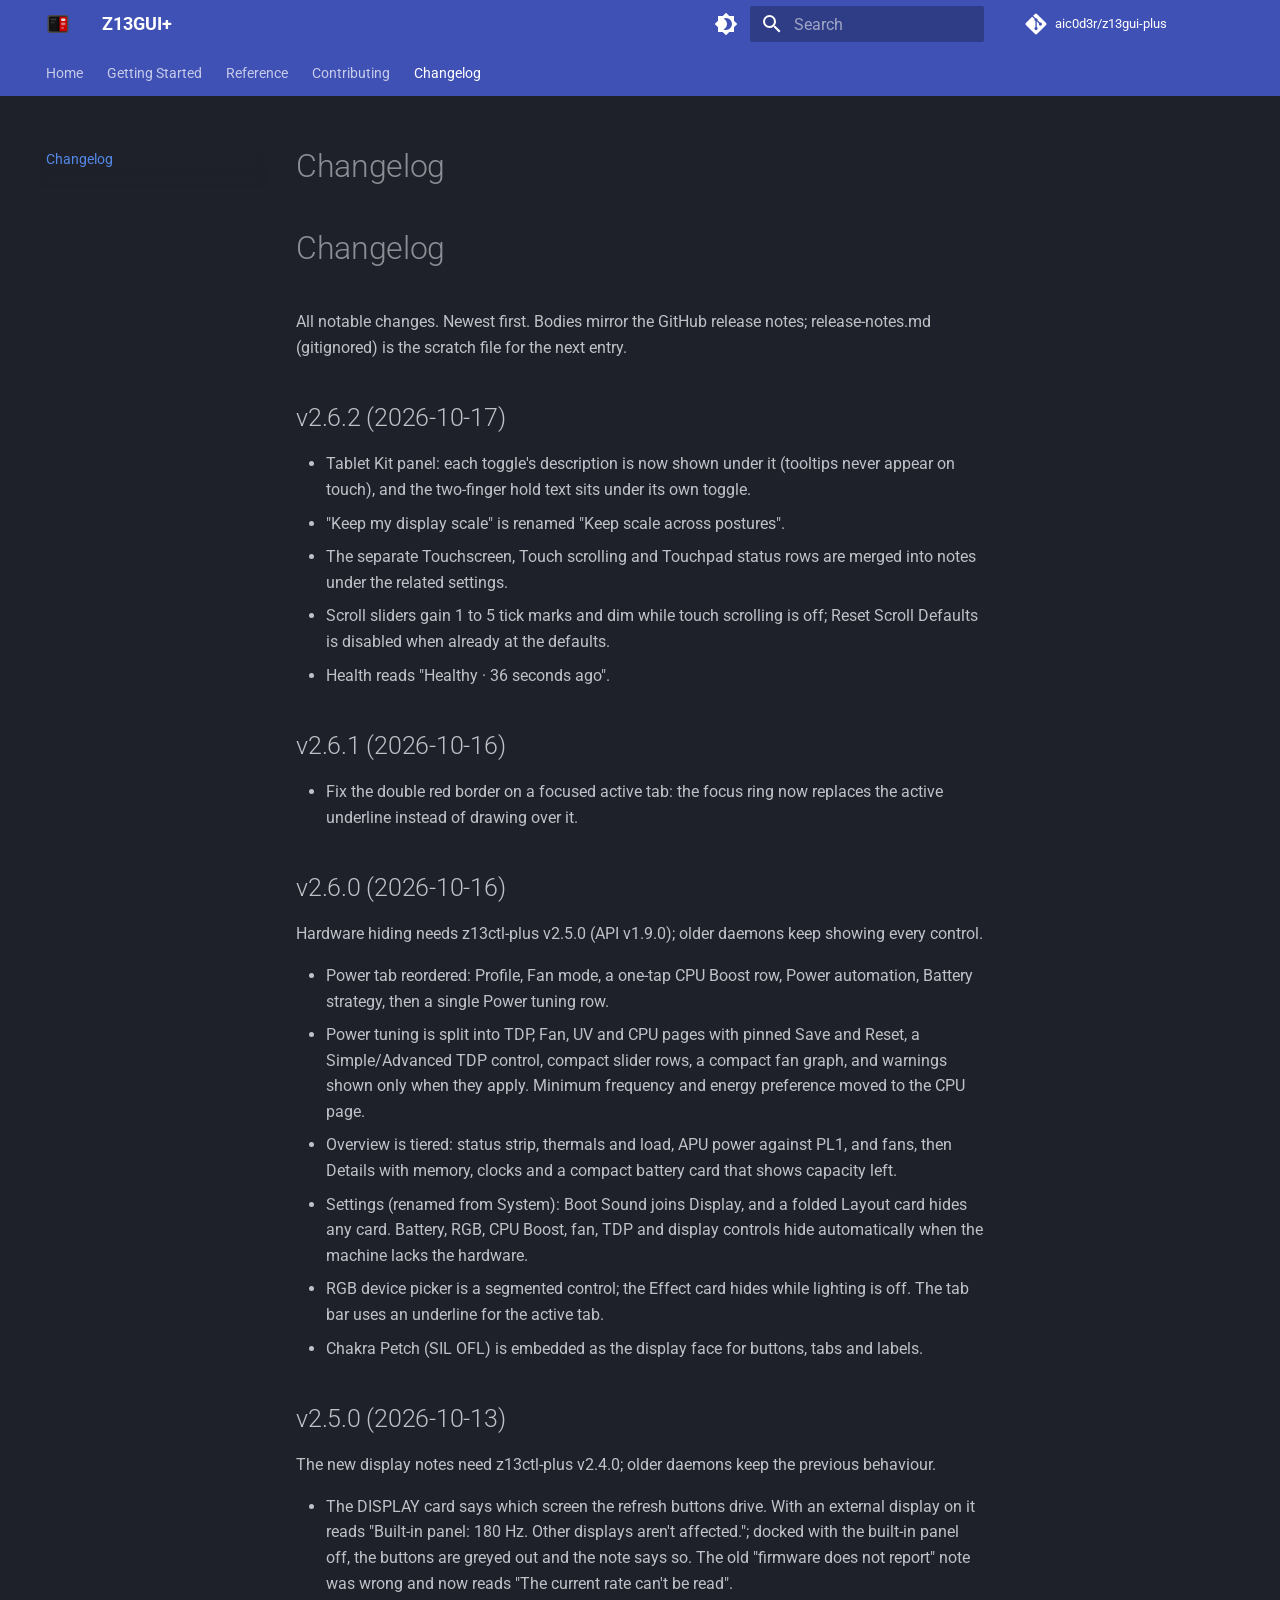
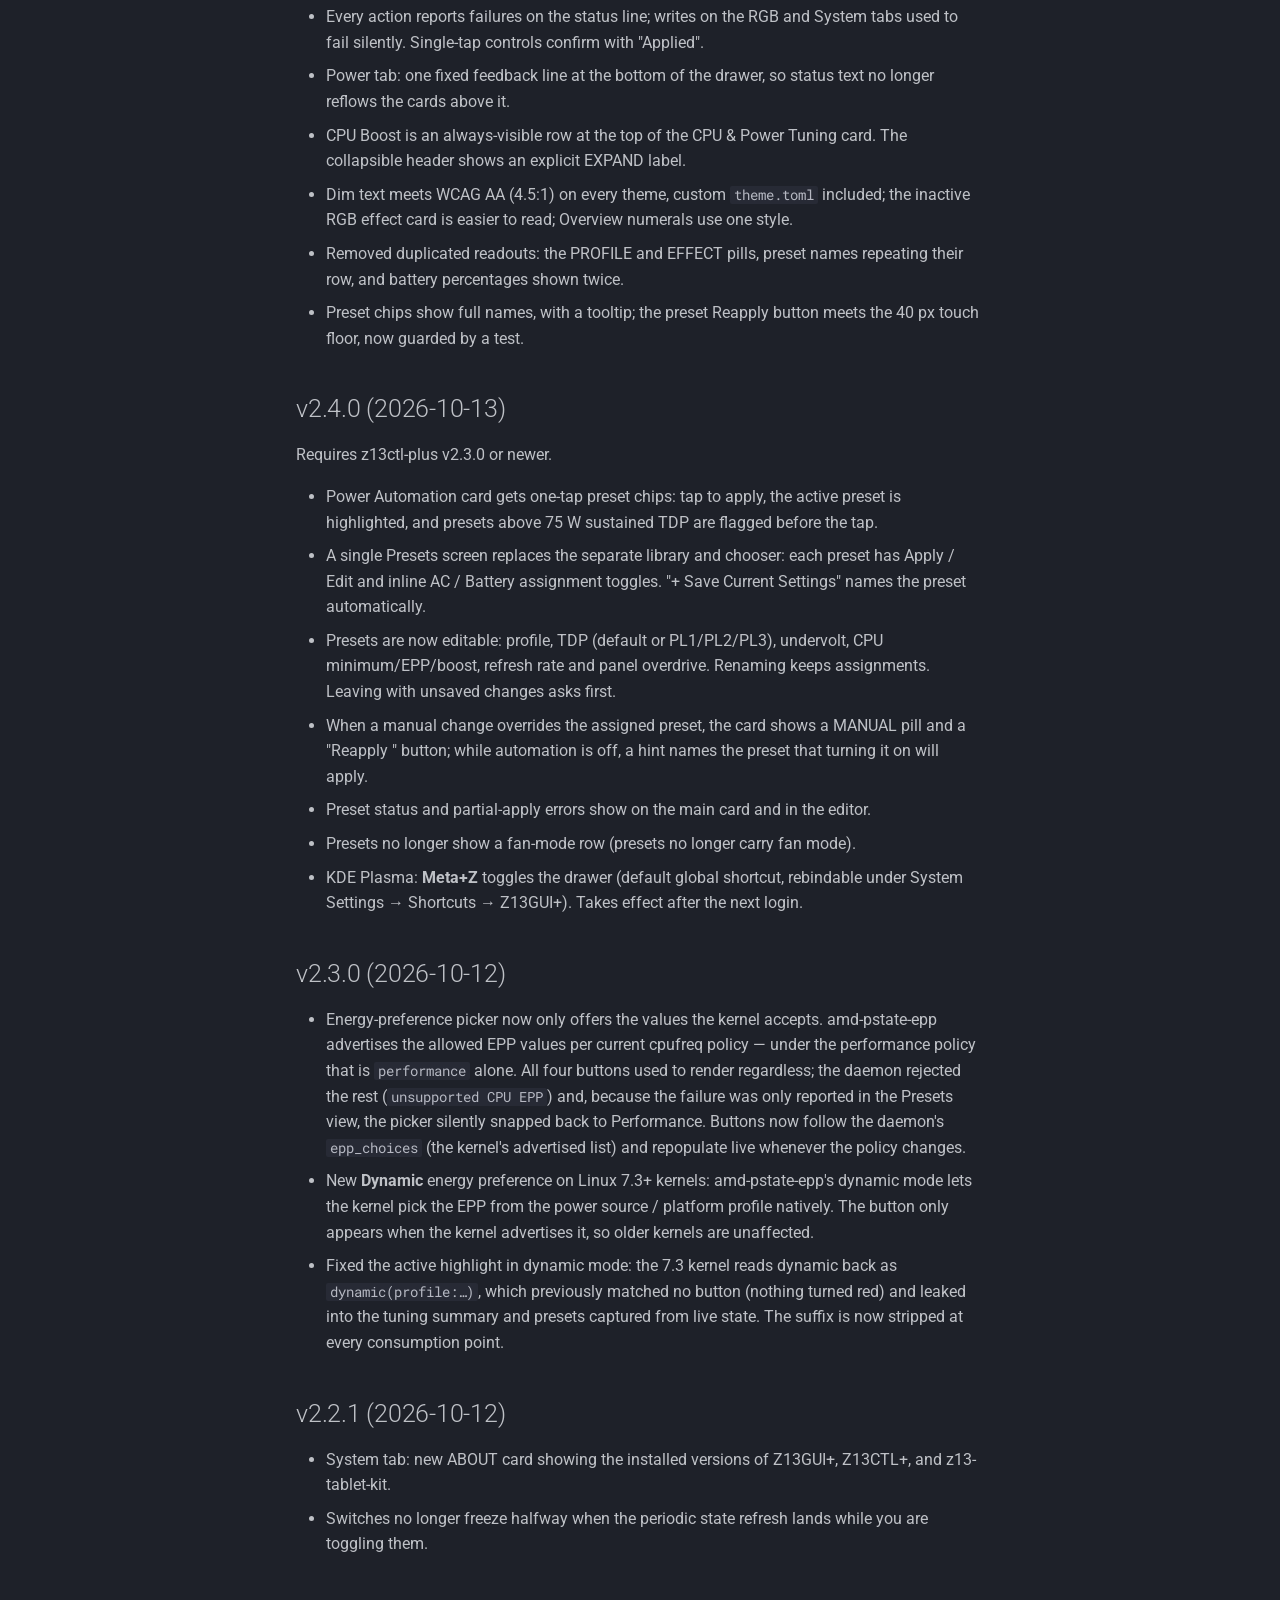
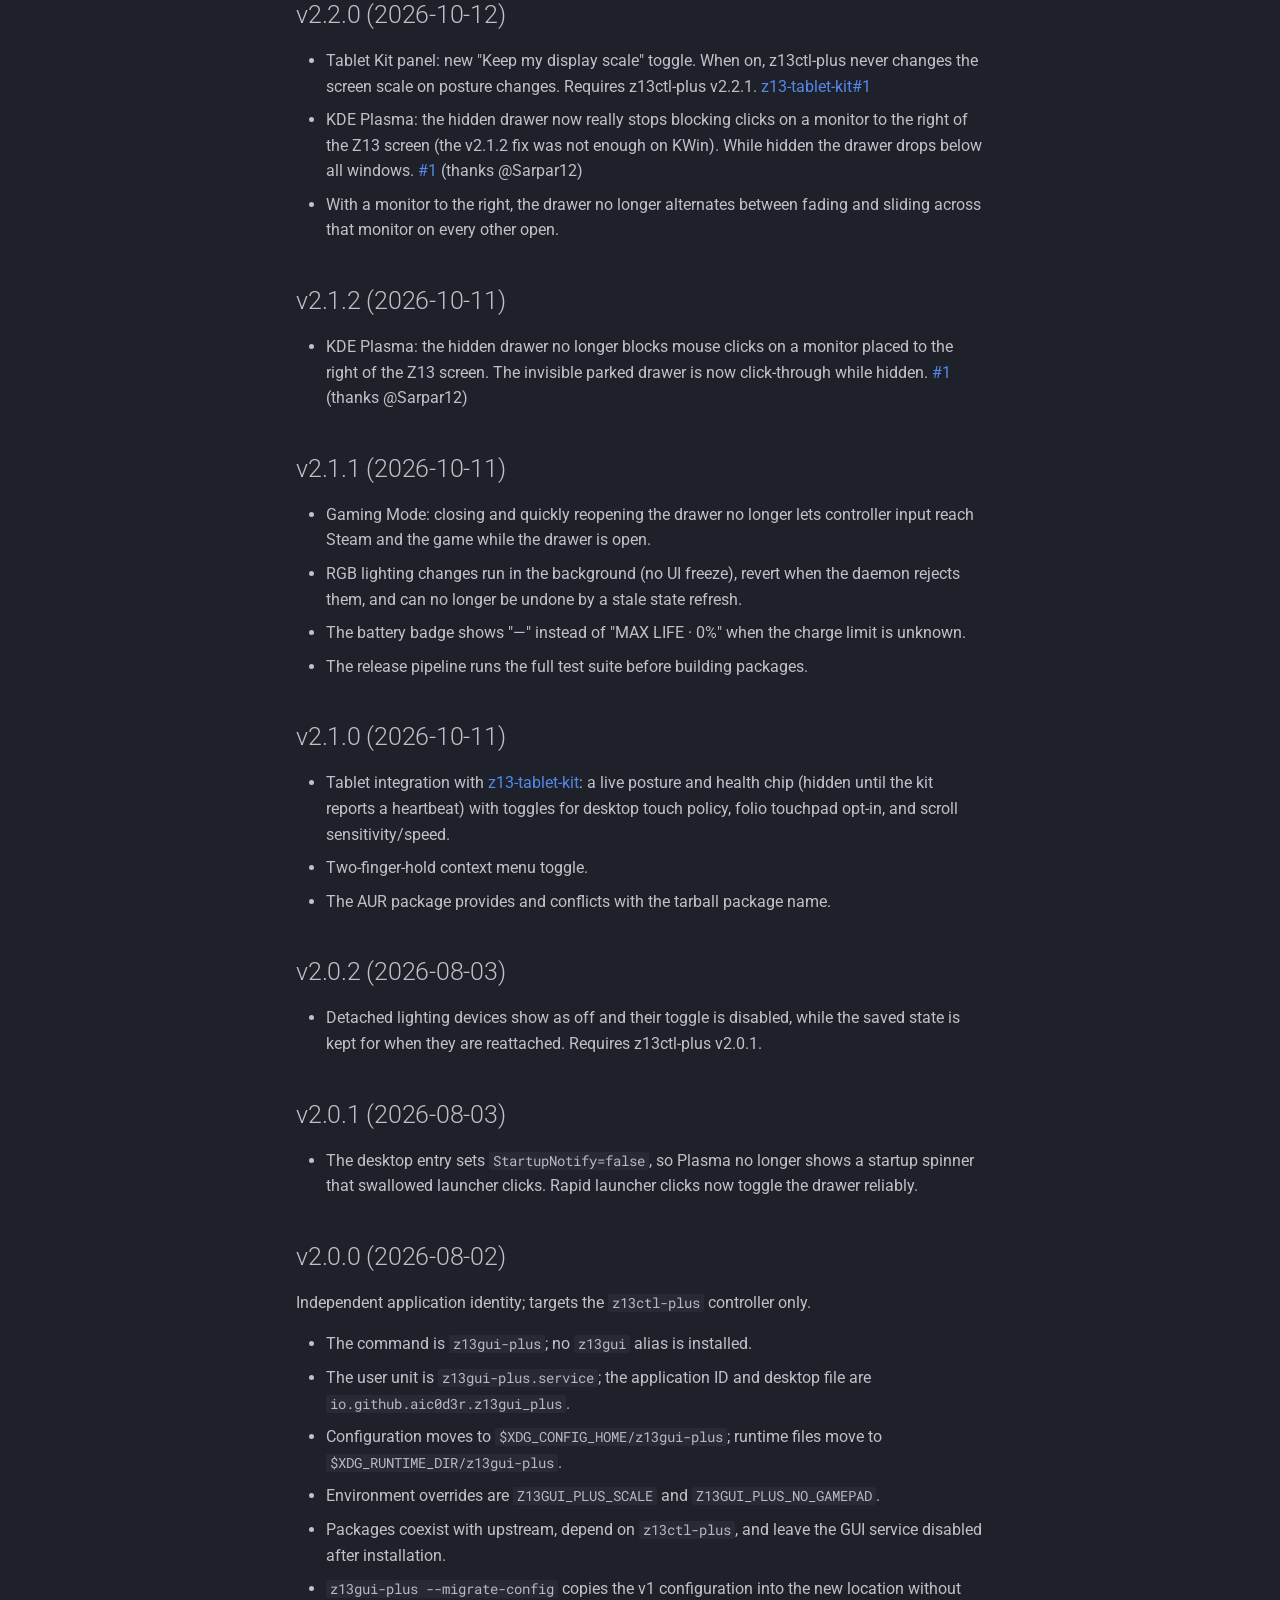
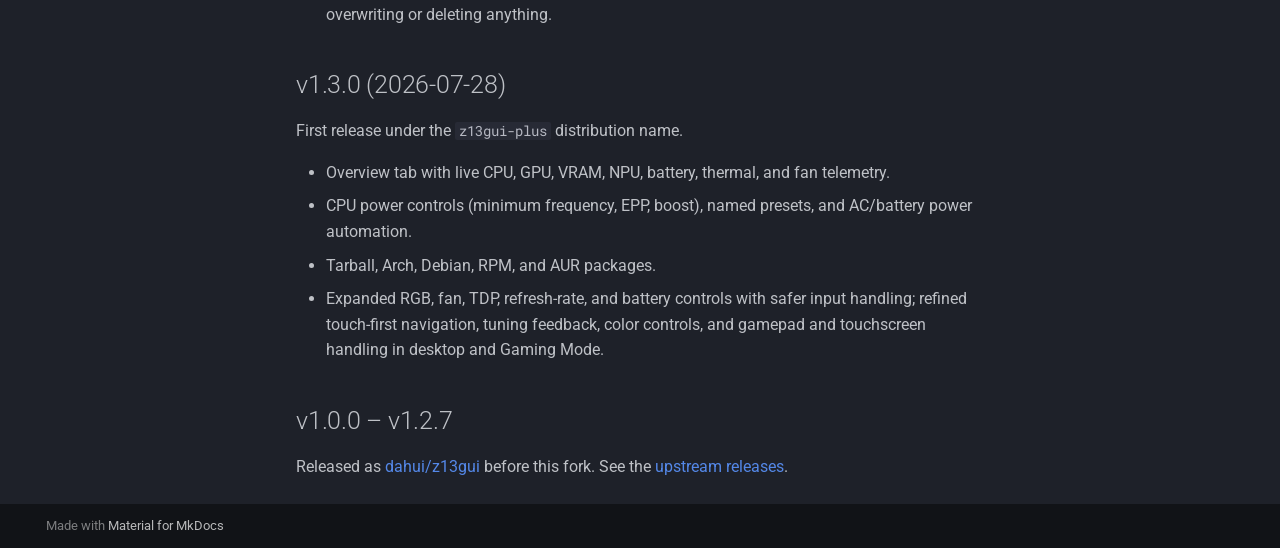
==== changelog/index.html @ 1cd156ae "Deployed 1027b13 with MkDocs version: 1.6.1" ====
<!doctype html>
<html lang="en" class="no-js">
  <head>
    
      <meta charset="utf-8">
      <meta name="viewport" content="width=device-width,initial-scale=1">
      
        <meta name="description" content="GUI control for the 2025 ASUS ROG Flow Z13 on Linux: power profiles, TDP and fan-curve tuning, CPU undervolt, RGB lighting, battery charge limit, refresh rate, and live telemetry in a GTK4 overlay — KDE Plasma, Wayland, and Steam Gaming Mode. Compatible fork of dahui/z13gui.">
      
      
        <meta name="author" content="aic0d3r">
      
      
        <link rel="canonical" href="https://aic0d3r.github.io/z13gui-plus/changelog/">
      
      
        <link rel="prev" href="../contributing/">
      
      
      
      <link rel="icon" href="../assets/icon.svg">
      <meta name="generator" content="mkdocs-1.6.1, mkdocs-material-9.6.3">
    
    
  
    
      
        <title>Changelog - Z13GUI+</title>
      
    
  

    
      <link rel="stylesheet" href="../assets/stylesheets/main.d7758b05.min.css">
      
        
        <link rel="stylesheet" href="../assets/stylesheets/palette.06af60db.min.css">
      
      


    
    
      
    
    
      
        
        
        <link rel="preconnect" href="https://fonts.gstatic.com" crossorigin>
        <link rel="stylesheet" href="https://fonts.googleapis.com/css?family=Roboto:300,300i,400,400i,700,700i%7CRoboto+Mono:400,400i,700,700i&display=fallback">
        <style>:root{--md-text-font:"Roboto";--md-code-font:"Roboto Mono"}</style>
      
    
    
    <script>__md_scope=new URL("..",location),__md_hash=e=>[...e].reduce(((e,_)=>(e<<5)-e+_.charCodeAt(0)),0),__md_get=(e,_=localStorage,t=__md_scope)=>JSON.parse(_.getItem(t.pathname+"."+e)),__md_set=(e,_,t=localStorage,a=__md_scope)=>{try{t.setItem(a.pathname+"."+e,JSON.stringify(_))}catch(e){}}</script>
    
      

    
    
    
  
  <meta property="og:image" content="https://aic0d3r.github.io/z13gui-plus/assets/og.png">
  <meta property="og:image:alt" content="Z13GUI+ logo: the control drawer slid in from the right edge of the Z13 display">
  <meta name="twitter:card" content="summary_large_image">

  </head>
  
  
    
    
      
    
    
    
    
    <body dir="ltr" data-md-color-scheme="slate" data-md-color-primary="indigo" data-md-color-accent="blue">
  
    
    <input class="md-toggle" data-md-toggle="drawer" type="checkbox" id="__drawer" autocomplete="off">
    <input class="md-toggle" data-md-toggle="search" type="checkbox" id="__search" autocomplete="off">
    <label class="md-overlay" for="__drawer"></label>
    <div data-md-component="skip">
      
        
        <a href="#changelog" class="md-skip">
          Skip to content
        </a>
      
    </div>
    <div data-md-component="announce">
      
    </div>
    
    
      

<header class="md-header" data-md-component="header">
  <nav class="md-header__inner md-grid" aria-label="Header">
    <a href=".." title="Z13GUI+" class="md-header__button md-logo" aria-label="Z13GUI+" data-md-component="logo">
      
  <img src="../assets/icon.svg" alt="logo">

    </a>
    <label class="md-header__button md-icon" for="__drawer">
      
      <svg xmlns="http://www.w3.org/2000/svg" viewBox="0 0 24 24"><path d="M3 6h18v2H3zm0 5h18v2H3zm0 5h18v2H3z"/></svg>
    </label>
    <div class="md-header__title" data-md-component="header-title">
      <div class="md-header__ellipsis">
        <div class="md-header__topic">
          <span class="md-ellipsis">
            Z13GUI+
          </span>
        </div>
        <div class="md-header__topic" data-md-component="header-topic">
          <span class="md-ellipsis">
            
              Changelog
            
          </span>
        </div>
      </div>
    </div>
    
      
        <form class="md-header__option" data-md-component="palette">
  
    
    
    
    <input class="md-option" data-md-color-media="" data-md-color-scheme="slate" data-md-color-primary="indigo" data-md-color-accent="blue"  aria-label="Switch to light mode"  type="radio" name="__palette" id="__palette_0">
    
      <label class="md-header__button md-icon" title="Switch to light mode" for="__palette_1" hidden>
        <svg xmlns="http://www.w3.org/2000/svg" viewBox="0 0 24 24"><path d="M12 18c-.89 0-1.74-.2-2.5-.55C11.56 16.5 13 14.42 13 12s-1.44-4.5-3.5-5.45C10.26 6.2 11.11 6 12 6a6 6 0 0 1 6 6 6 6 0 0 1-6 6m8-9.31V4h-4.69L12 .69 8.69 4H4v4.69L.69 12 4 15.31V20h4.69L12 23.31 15.31 20H20v-4.69L23.31 12z"/></svg>
      </label>
    
  
    
    
    
    <input class="md-option" data-md-color-media="" data-md-color-scheme="default" data-md-color-primary="indigo" data-md-color-accent="blue"  aria-label="Switch to dark mode"  type="radio" name="__palette" id="__palette_1">
    
      <label class="md-header__button md-icon" title="Switch to dark mode" for="__palette_0" hidden>
        <svg xmlns="http://www.w3.org/2000/svg" viewBox="0 0 24 24"><path d="M12 8a4 4 0 0 0-4 4 4 4 0 0 0 4 4 4 4 0 0 0 4-4 4 4 0 0 0-4-4m0 10a6 6 0 0 1-6-6 6 6 0 0 1 6-6 6 6 0 0 1 6 6 6 6 0 0 1-6 6m8-9.31V4h-4.69L12 .69 8.69 4H4v4.69L.69 12 4 15.31V20h4.69L12 23.31 15.31 20H20v-4.69L23.31 12z"/></svg>
      </label>
    
  
</form>
      
    
    
      <script>var palette=__md_get("__palette");if(palette&&palette.color){if("(prefers-color-scheme)"===palette.color.media){var media=matchMedia("(prefers-color-scheme: light)"),input=document.querySelector(media.matches?"[data-md-color-media='(prefers-color-scheme: light)']":"[data-md-color-media='(prefers-color-scheme: dark)']");palette.color.media=input.getAttribute("data-md-color-media"),palette.color.scheme=input.getAttribute("data-md-color-scheme"),palette.color.primary=input.getAttribute("data-md-color-primary"),palette.color.accent=input.getAttribute("data-md-color-accent")}for(var[key,value]of Object.entries(palette.color))document.body.setAttribute("data-md-color-"+key,value)}</script>
    
    
    
      <label class="md-header__button md-icon" for="__search">
        
        <svg xmlns="http://www.w3.org/2000/svg" viewBox="0 0 24 24"><path d="M9.5 3A6.5 6.5 0 0 1 16 9.5c0 1.61-.59 3.09-1.56 4.23l.27.27h.79l5 5-1.5 1.5-5-5v-.79l-.27-.27A6.52 6.52 0 0 1 9.5 16 6.5 6.5 0 0 1 3 9.5 6.5 6.5 0 0 1 9.5 3m0 2C7 5 5 7 5 9.5S7 14 9.5 14 14 12 14 9.5 12 5 9.5 5"/></svg>
      </label>
      <div class="md-search" data-md-component="search" role="dialog">
  <label class="md-search__overlay" for="__search"></label>
  <div class="md-search__inner" role="search">
    <form class="md-search__form" name="search">
      <input type="text" class="md-search__input" name="query" aria-label="Search" placeholder="Search" autocapitalize="off" autocorrect="off" autocomplete="off" spellcheck="false" data-md-component="search-query" required>
      <label class="md-search__icon md-icon" for="__search">
        
        <svg xmlns="http://www.w3.org/2000/svg" viewBox="0 0 24 24"><path d="M9.5 3A6.5 6.5 0 0 1 16 9.5c0 1.61-.59 3.09-1.56 4.23l.27.27h.79l5 5-1.5 1.5-5-5v-.79l-.27-.27A6.52 6.52 0 0 1 9.5 16 6.5 6.5 0 0 1 3 9.5 6.5 6.5 0 0 1 9.5 3m0 2C7 5 5 7 5 9.5S7 14 9.5 14 14 12 14 9.5 12 5 9.5 5"/></svg>
        
        <svg xmlns="http://www.w3.org/2000/svg" viewBox="0 0 24 24"><path d="M20 11v2H8l5.5 5.5-1.42 1.42L4.16 12l7.92-7.92L13.5 5.5 8 11z"/></svg>
      </label>
      <nav class="md-search__options" aria-label="Search">
        
        <button type="reset" class="md-search__icon md-icon" title="Clear" aria-label="Clear" tabindex="-1">
          
          <svg xmlns="http://www.w3.org/2000/svg" viewBox="0 0 24 24"><path d="M19 6.41 17.59 5 12 10.59 6.41 5 5 6.41 10.59 12 5 17.59 6.41 19 12 13.41 17.59 19 19 17.59 13.41 12z"/></svg>
        </button>
      </nav>
      
        <div class="md-search__suggest" data-md-component="search-suggest"></div>
      
    </form>
    <div class="md-search__output">
      <div class="md-search__scrollwrap" tabindex="0" data-md-scrollfix>
        <div class="md-search-result" data-md-component="search-result">
          <div class="md-search-result__meta">
            Initializing search
          </div>
          <ol class="md-search-result__list" role="presentation"></ol>
        </div>
      </div>
    </div>
  </div>
</div>
    
    
      <div class="md-header__source">
        <a href="https://github.com/aic0d3r/z13gui-plus" title="Go to repository" class="md-source" data-md-component="source">
  <div class="md-source__icon md-icon">
    
    <svg xmlns="http://www.w3.org/2000/svg" viewBox="0 0 448 512"><!--! Font Awesome Free 6.7.2 by @fontawesome - https://fontawesome.com License - https://fontawesome.com/license/free (Icons: CC BY 4.0, Fonts: SIL OFL 1.1, Code: MIT License) Copyright 2024 Fonticons, Inc.--><path d="M439.55 236.05 244 40.45a28.87 28.87 0 0 0-40.81 0l-40.66 40.63 51.52 51.52c27.06-9.14 52.68 16.77 43.39 43.68l49.66 49.66c34.23-11.8 61.18 31 35.47 56.69-26.49 26.49-70.21-2.87-56-37.34L240.22 199v121.85c25.3 12.54 22.26 41.85 9.08 55a34.34 34.34 0 0 1-48.55 0c-17.57-17.6-11.07-46.91 11.25-56v-123c-20.8-8.51-24.6-30.74-18.64-45L142.57 101 8.45 235.14a28.86 28.86 0 0 0 0 40.81l195.61 195.6a28.86 28.86 0 0 0 40.8 0l194.69-194.69a28.86 28.86 0 0 0 0-40.81"/></svg>
  </div>
  <div class="md-source__repository">
    aic0d3r/z13gui-plus
  </div>
</a>
      </div>
    
  </nav>
  
</header>
    
    <div class="md-container" data-md-component="container">
      
      
        
          
            
<nav class="md-tabs" aria-label="Tabs" data-md-component="tabs">
  <div class="md-grid">
    <ul class="md-tabs__list">
      
        
  
  
  
    <li class="md-tabs__item">
      <a href=".." class="md-tabs__link">
        
  
    
  
  Home

      </a>
    </li>
  

      
        
  
  
  
    
    
      <li class="md-tabs__item">
        <a href="../installation/" class="md-tabs__link">
          
  
  Getting Started

        </a>
      </li>
    
  

      
        
  
  
  
    
    
      <li class="md-tabs__item">
        <a href="../configuration/" class="md-tabs__link">
          
  
  Reference

        </a>
      </li>
    
  

      
        
  
  
  
    <li class="md-tabs__item">
      <a href="../contributing/" class="md-tabs__link">
        
  
    
  
  Contributing

      </a>
    </li>
  

      
        
  
  
    
  
  
    <li class="md-tabs__item md-tabs__item--active">
      <a href="./" class="md-tabs__link">
        
  
    
  
  Changelog

      </a>
    </li>
  

      
    </ul>
  </div>
</nav>
          
        
      
      <main class="md-main" data-md-component="main">
        <div class="md-main__inner md-grid">
          
            
              
              <div class="md-sidebar md-sidebar--primary" data-md-component="sidebar" data-md-type="navigation" >
                <div class="md-sidebar__scrollwrap">
                  <div class="md-sidebar__inner">
                    


  


<nav class="md-nav md-nav--primary md-nav--lifted" aria-label="Navigation" data-md-level="0">
  <label class="md-nav__title" for="__drawer">
    <a href=".." title="Z13GUI+" class="md-nav__button md-logo" aria-label="Z13GUI+" data-md-component="logo">
      
  <img src="../assets/icon.svg" alt="logo">

    </a>
    Z13GUI+
  </label>
  
    <div class="md-nav__source">
      <a href="https://github.com/aic0d3r/z13gui-plus" title="Go to repository" class="md-source" data-md-component="source">
  <div class="md-source__icon md-icon">
    
    <svg xmlns="http://www.w3.org/2000/svg" viewBox="0 0 448 512"><!--! Font Awesome Free 6.7.2 by @fontawesome - https://fontawesome.com License - https://fontawesome.com/license/free (Icons: CC BY 4.0, Fonts: SIL OFL 1.1, Code: MIT License) Copyright 2024 Fonticons, Inc.--><path d="M439.55 236.05 244 40.45a28.87 28.87 0 0 0-40.81 0l-40.66 40.63 51.52 51.52c27.06-9.14 52.68 16.77 43.39 43.68l49.66 49.66c34.23-11.8 61.18 31 35.47 56.69-26.49 26.49-70.21-2.87-56-37.34L240.22 199v121.85c25.3 12.54 22.26 41.85 9.08 55a34.34 34.34 0 0 1-48.55 0c-17.57-17.6-11.07-46.91 11.25-56v-123c-20.8-8.51-24.6-30.74-18.64-45L142.57 101 8.45 235.14a28.86 28.86 0 0 0 0 40.81l195.61 195.6a28.86 28.86 0 0 0 40.8 0l194.69-194.69a28.86 28.86 0 0 0 0-40.81"/></svg>
  </div>
  <div class="md-source__repository">
    aic0d3r/z13gui-plus
  </div>
</a>
    </div>
  
  <ul class="md-nav__list" data-md-scrollfix>
    
      
      
  
  
  
  
    <li class="md-nav__item">
      <a href=".." class="md-nav__link">
        
  
  <span class="md-ellipsis">
    Home
    
  </span>
  

      </a>
    </li>
  

    
      
      
  
  
  
  
    
    
    
      
      
        
      
    
    
    <li class="md-nav__item md-nav__item--nested">
      
        
        
        <input class="md-nav__toggle md-toggle " type="checkbox" id="__nav_2" >
        
          
          <label class="md-nav__link" for="__nav_2" id="__nav_2_label" tabindex="0">
            
  
  <span class="md-ellipsis">
    Getting Started
    
  </span>
  

            <span class="md-nav__icon md-icon"></span>
          </label>
        
        <nav class="md-nav" data-md-level="1" aria-labelledby="__nav_2_label" aria-expanded="false">
          <label class="md-nav__title" for="__nav_2">
            <span class="md-nav__icon md-icon"></span>
            Getting Started
          </label>
          <ul class="md-nav__list" data-md-scrollfix>
            
              
                
  
  
  
  
    <li class="md-nav__item">
      <a href="../installation/" class="md-nav__link">
        
  
  <span class="md-ellipsis">
    Installation
    
  </span>
  

      </a>
    </li>
  

              
            
              
                
  
  
  
  
    <li class="md-nav__item">
      <a href="../getting-started/" class="md-nav__link">
        
  
  <span class="md-ellipsis">
    Quick Start
    
  </span>
  

      </a>
    </li>
  

              
            
          </ul>
        </nav>
      
    </li>
  

    
      
      
  
  
  
  
    
    
    
      
      
        
      
    
    
    <li class="md-nav__item md-nav__item--nested">
      
        
        
        <input class="md-nav__toggle md-toggle " type="checkbox" id="__nav_3" >
        
          
          <label class="md-nav__link" for="__nav_3" id="__nav_3_label" tabindex="0">
            
  
  <span class="md-ellipsis">
    Reference
    
  </span>
  

            <span class="md-nav__icon md-icon"></span>
          </label>
        
        <nav class="md-nav" data-md-level="1" aria-labelledby="__nav_3_label" aria-expanded="false">
          <label class="md-nav__title" for="__nav_3">
            <span class="md-nav__icon md-icon"></span>
            Reference
          </label>
          <ul class="md-nav__list" data-md-scrollfix>
            
              
                
  
  
  
  
    <li class="md-nav__item">
      <a href="../configuration/" class="md-nav__link">
        
  
  <span class="md-ellipsis">
    Configuration
    
  </span>
  

      </a>
    </li>
  

              
            
              
                
  
  
  
  
    <li class="md-nav__item">
      <a href="../theming/" class="md-nav__link">
        
  
  <span class="md-ellipsis">
    Theming
    
  </span>
  

      </a>
    </li>
  

              
            
          </ul>
        </nav>
      
    </li>
  

    
      
      
  
  
  
  
    <li class="md-nav__item">
      <a href="../contributing/" class="md-nav__link">
        
  
  <span class="md-ellipsis">
    Contributing
    
  </span>
  

      </a>
    </li>
  

    
      
      
  
  
    
  
  
  
    <li class="md-nav__item md-nav__item--active">
      
      <input class="md-nav__toggle md-toggle" type="checkbox" id="__toc">
      
      
        
      
      
      <a href="./" class="md-nav__link md-nav__link--active">
        
  
  <span class="md-ellipsis">
    Changelog
    
  </span>
  

      </a>
      
    </li>
  

    
  </ul>
</nav>
                  </div>
                </div>
              </div>
            
            
              
              <div class="md-sidebar md-sidebar--secondary" data-md-component="sidebar" data-md-type="toc" >
                <div class="md-sidebar__scrollwrap">
                  <div class="md-sidebar__inner">
                    

<nav class="md-nav md-nav--secondary" aria-label="Table of contents">
  
  
  
    
  
  
</nav>
                  </div>
                </div>
              </div>
            
          
          
            <div class="md-content" data-md-component="content">
              <article class="md-content__inner md-typeset">
                
                  


  
  


<h1 id="changelog">Changelog</h1>
<h1 id="changelog_1">Changelog</h1>
<p>All notable changes. Newest first. Bodies mirror the GitHub release notes;
release-notes.md (gitignored) is the scratch file for the next entry.</p>
<h2 id="v262-2026-10-17">v2.6.2 (2026-10-17)</h2>
<ul>
<li>Tablet Kit panel: each toggle's description is now shown under it (tooltips
  never appear on touch), and the two-finger hold text sits under its own
  toggle.</li>
<li>"Keep my display scale" is renamed "Keep scale across postures".</li>
<li>The separate Touchscreen, Touch scrolling and Touchpad status rows are
  merged into notes under the related settings.</li>
<li>Scroll sliders gain 1 to 5 tick marks and dim while touch scrolling is off;
  Reset Scroll Defaults is disabled when already at the defaults.</li>
<li>Health reads "Healthy · 36 seconds ago".</li>
</ul>
<h2 id="v261-2026-10-16">v2.6.1 (2026-10-16)</h2>
<ul>
<li>Fix the double red border on a focused active tab: the focus ring now
  replaces the active underline instead of drawing over it.</li>
</ul>
<h2 id="v260-2026-10-16">v2.6.0 (2026-10-16)</h2>
<p>Hardware hiding needs z13ctl-plus v2.5.0 (API v1.9.0); older daemons keep
showing every control.</p>
<ul>
<li>Power tab reordered: Profile, Fan mode, a one-tap CPU Boost row, Power
  automation, Battery strategy, then a single Power tuning row.</li>
<li>Power tuning is split into TDP, Fan, UV and CPU pages with pinned Save and
  Reset, a Simple/Advanced TDP control, compact slider rows, a compact fan
  graph, and warnings shown only when they apply. Minimum frequency and
  energy preference moved to the CPU page.</li>
<li>Overview is tiered: status strip, thermals and load, APU power against
  PL1, and fans, then Details with memory, clocks and a compact battery card
  that shows capacity left.</li>
<li>Settings (renamed from System): Boot Sound joins Display, and a folded
  Layout card hides any card. Battery, RGB, CPU Boost, fan, TDP and display
  controls hide automatically when the machine lacks the hardware.</li>
<li>RGB device picker is a segmented control; the Effect card hides while
  lighting is off. The tab bar uses an underline for the active tab.</li>
<li>Chakra Petch (SIL OFL) is embedded as the display face for buttons, tabs and
  labels.</li>
</ul>
<h2 id="v250-2026-10-13">v2.5.0 (2026-10-13)</h2>
<p>The new display notes need z13ctl-plus v2.4.0; older daemons keep the
previous behaviour.</p>
<ul>
<li>The DISPLAY card says which screen the refresh buttons drive. With an
  external display on it reads "Built-in panel: 180 Hz. Other displays
  aren't affected."; docked with the built-in panel off, the buttons are
  greyed out and the note says so. The old "firmware does not report" note
  was wrong and now reads "The current rate can't be read".</li>
<li>Every action reports failures on the status line; writes on the RGB and
  System tabs used to fail silently. Single-tap controls confirm with
  "Applied".</li>
<li>Power tab: one fixed feedback line at the bottom of the drawer, so status
  text no longer reflows the cards above it.</li>
<li>CPU Boost is an always-visible row at the top of the CPU &amp; Power Tuning
  card. The collapsible header shows an explicit EXPAND label.</li>
<li>Dim text meets WCAG AA (4.5:1) on every theme, custom <code>theme.toml</code>
  included; the inactive RGB effect card is easier to read; Overview
  numerals use one style.</li>
<li>Removed duplicated readouts: the PROFILE and EFFECT pills, preset names
  repeating their row, and battery percentages shown twice.</li>
<li>Preset chips show full names, with a tooltip; the preset Reapply button
  meets the 40 px touch floor, now guarded by a test.</li>
</ul>
<h2 id="v240-2026-10-13">v2.4.0 (2026-10-13)</h2>
<p>Requires z13ctl-plus v2.3.0 or newer.</p>
<ul>
<li>Power Automation card gets one-tap preset chips: tap to apply, the active
  preset is highlighted, and presets above 75 W sustained TDP are flagged
  before the tap.</li>
<li>A single Presets screen replaces the separate library and chooser: each
  preset has Apply / Edit and inline AC / Battery assignment toggles.
  "+ Save Current Settings" names the preset automatically.</li>
<li>Presets are now editable: profile, TDP (default or PL1/PL2/PL3),
  undervolt, CPU minimum/EPP/boost, refresh rate and panel overdrive.
  Renaming keeps assignments. Leaving with unsaved changes asks first.</li>
<li>When a manual change overrides the assigned preset, the card shows a
  MANUAL pill and a "Reapply <preset>" button; while automation is off, a
  hint names the preset that turning it on will apply.</li>
<li>Preset status and partial-apply errors show on the main card and in the
  editor.</li>
<li>Presets no longer show a fan-mode row (presets no longer carry fan mode).</li>
<li>KDE Plasma: <strong>Meta+Z</strong> toggles the drawer (default global shortcut,
  rebindable under System Settings → Shortcuts → Z13GUI+). Takes effect
  after the next login.</li>
</ul>
<h2 id="v230-2026-10-12">v2.3.0 (2026-10-12)</h2>
<ul>
<li>Energy-preference picker now only offers the values the kernel accepts.
  amd-pstate-epp advertises the allowed EPP values per current cpufreq
  policy — under the performance policy that is <code>performance</code> alone. All
  four buttons used to render regardless; the daemon rejected the rest
  (<code>unsupported CPU EPP</code>) and, because the failure was only reported in the
  Presets view, the picker silently snapped back to Performance. Buttons now
  follow the daemon's <code>epp_choices</code> (the kernel's advertised list) and
  repopulate live whenever the policy changes.</li>
<li>New <strong>Dynamic</strong> energy preference on Linux 7.3+ kernels: amd-pstate-epp's
  dynamic mode lets the kernel pick the EPP from the power source / platform
  profile natively. The button only appears when the kernel advertises it,
  so older kernels are unaffected.</li>
<li>Fixed the active highlight in dynamic mode: the 7.3 kernel reads dynamic
  back as <code>dynamic(profile:…)</code>, which previously matched no button (nothing
  turned red) and leaked into the tuning summary and presets captured from
  live state. The suffix is now stripped at every consumption point.</li>
</ul>
<h2 id="v221-2026-10-12">v2.2.1 (2026-10-12)</h2>
<ul>
<li>System tab: new ABOUT card showing the installed versions of Z13GUI+,
  Z13CTL+, and z13-tablet-kit.</li>
<li>Switches no longer freeze halfway when the periodic state refresh lands
  while you are toggling them.</li>
</ul>
<h2 id="v220-2026-10-12">v2.2.0 (2026-10-12)</h2>
<ul>
<li>Tablet Kit panel: new "Keep my display scale" toggle. When on, z13ctl-plus
  never changes the screen scale on posture changes. Requires z13ctl-plus
  v2.2.1. <a href="https://github.com/aic0d3r/z13-tablet-kit/issues/1">z13-tablet-kit#1</a></li>
<li>KDE Plasma: the hidden drawer now really stops blocking clicks on a monitor to
  the right of the Z13 screen (the v2.1.2 fix was not enough on KWin). While hidden
  the drawer drops below all windows.
  <a href="https://github.com/aic0d3r/z13gui-plus/issues/1">#1</a> (thanks @Sarpar12)</li>
<li>With a monitor to the right, the drawer no longer alternates between fading and
  sliding across that monitor on every other open.</li>
</ul>
<h2 id="v212-2026-10-11">v2.1.2 (2026-10-11)</h2>
<ul>
<li>KDE Plasma: the hidden drawer no longer blocks mouse clicks on a monitor placed
  to the right of the Z13 screen. The invisible parked drawer is now click-through
  while hidden.
  <a href="https://github.com/aic0d3r/z13gui-plus/issues/1">#1</a> (thanks @Sarpar12)</li>
</ul>
<h2 id="v211-2026-10-11">v2.1.1 (2026-10-11)</h2>
<ul>
<li>Gaming Mode: closing and quickly reopening the drawer no longer lets controller
  input reach Steam and the game while the drawer is open.</li>
<li>RGB lighting changes run in the background (no UI freeze), revert when the daemon
  rejects them, and can no longer be undone by a stale state refresh.</li>
<li>The battery badge shows "—" instead of "MAX LIFE · 0%" when the charge limit is
  unknown.</li>
<li>The release pipeline runs the full test suite before building packages.</li>
</ul>
<h2 id="v210-2026-10-11">v2.1.0 (2026-10-11)</h2>
<ul>
<li>Tablet integration with
  <a href="https://github.com/aic0d3r/z13-tablet-kit">z13-tablet-kit</a>: a live posture and
  health chip (hidden until the kit reports a heartbeat) with toggles for desktop
  touch policy, folio touchpad opt-in, and scroll sensitivity/speed.</li>
<li>Two-finger-hold context menu toggle.</li>
<li>The AUR package provides and conflicts with the tarball package name.</li>
</ul>
<h2 id="v202-2026-08-03">v2.0.2 (2026-08-03)</h2>
<ul>
<li>Detached lighting devices show as off and their toggle is disabled, while the
  saved state is kept for when they are reattached. Requires z13ctl-plus v2.0.1.</li>
</ul>
<h2 id="v201-2026-08-03">v2.0.1 (2026-08-03)</h2>
<ul>
<li>The desktop entry sets <code>StartupNotify=false</code>, so Plasma no longer shows a startup
  spinner that swallowed launcher clicks. Rapid launcher clicks now toggle the
  drawer reliably.</li>
</ul>
<h2 id="v200-2026-08-02">v2.0.0 (2026-08-02)</h2>
<p>Independent application identity; targets the <code>z13ctl-plus</code> controller only.</p>
<ul>
<li>The command is <code>z13gui-plus</code>; no <code>z13gui</code> alias is installed.</li>
<li>The user unit is <code>z13gui-plus.service</code>; the application ID and desktop file are
  <code>io.github.aic0d3r.z13gui_plus</code>.</li>
<li>Configuration moves to <code>$XDG_CONFIG_HOME/z13gui-plus</code>; runtime files move to
  <code>$XDG_RUNTIME_DIR/z13gui-plus</code>.</li>
<li>Environment overrides are <code>Z13GUI_PLUS_SCALE</code> and <code>Z13GUI_PLUS_NO_GAMEPAD</code>.</li>
<li>Packages coexist with upstream, depend on <code>z13ctl-plus</code>, and leave the GUI
  service disabled after installation.</li>
<li><code>z13gui-plus --migrate-config</code> copies the v1 configuration into the new location
  without overwriting or deleting anything.</li>
</ul>
<h2 id="v130-2026-07-28">v1.3.0 (2026-07-28)</h2>
<p>First release under the <code>z13gui-plus</code> distribution name.</p>
<ul>
<li>Overview tab with live CPU, GPU, VRAM, NPU, battery, thermal, and fan telemetry.</li>
<li>CPU power controls (minimum frequency, EPP, boost), named presets, and AC/battery
  power automation.</li>
<li>Tarball, Arch, Debian, RPM, and AUR packages.</li>
<li>Expanded RGB, fan, TDP, refresh-rate, and battery controls with safer input
  handling; refined touch-first navigation, tuning feedback, color controls, and
  gamepad and touchscreen handling in desktop and Gaming Mode.</li>
</ul>
<h2 id="v100-v127">v1.0.0 – v1.2.7</h2>
<p>Released as <a href="https://github.com/dahui/z13gui">dahui/z13gui</a> before this fork. See
the <a href="https://github.com/dahui/z13gui/releases">upstream releases</a>.</p>












                
              </article>
            </div>
          
          
<script>var target=document.getElementById(location.hash.slice(1));target&&target.name&&(target.checked=target.name.startsWith("__tabbed_"))</script>
        </div>
        
          <button type="button" class="md-top md-icon" data-md-component="top" hidden>
  
  <svg xmlns="http://www.w3.org/2000/svg" viewBox="0 0 24 24"><path d="M13 20h-2V8l-5.5 5.5-1.42-1.42L12 4.16l7.92 7.92-1.42 1.42L13 8z"/></svg>
  Back to top
</button>
        
      </main>
      
        <footer class="md-footer">
  
  <div class="md-footer-meta md-typeset">
    <div class="md-footer-meta__inner md-grid">
      <div class="md-copyright">
  
  
    Made with
    <a href="https://squidfunk.github.io/mkdocs-material/" target="_blank" rel="noopener">
      Material for MkDocs
    </a>
  
</div>
      
    </div>
  </div>
</footer>
      
    </div>
    <div class="md-dialog" data-md-component="dialog">
      <div class="md-dialog__inner md-typeset"></div>
    </div>
    
    
    <script id="__config" type="application/json">{"base": "..", "features": ["navigation.tabs", "navigation.sections", "navigation.top", "search.suggest", "search.highlight", "content.code.copy"], "search": "../assets/javascripts/workers/search.f8cc74c7.min.js", "translations": {"clipboard.copied": "Copied to clipboard", "clipboard.copy": "Copy to clipboard", "search.result.more.one": "1 more on this page", "search.result.more.other": "# more on this page", "search.result.none": "No matching documents", "search.result.one": "1 matching document", "search.result.other": "# matching documents", "search.result.placeholder": "Type to start searching", "search.result.term.missing": "Missing", "select.version": "Select version"}}</script>
    
    
      <script src="../assets/javascripts/bundle.f1b6f286.min.js"></script>
      
    
  </body>
</html>
---- assets/stylesheets/main.d7758b05.min.css ----
@charset "UTF-8";html{-webkit-text-size-adjust:none;-moz-text-size-adjust:none;text-size-adjust:none;box-sizing:border-box}*,:after,:before{box-sizing:inherit}@media (prefers-reduced-motion){*,:after,:before{transition:none!important}}body{margin:0}a,button,input,label{-webkit-tap-highlight-color:transparent}a{color:inherit;text-decoration:none}hr{border:0;box-sizing:initial;display:block;height:.05rem;overflow:visible;padding:0}small{font-size:80%}sub,sup{line-height:1em}img{border-style:none}table{border-collapse:initial;border-spacing:0}td,th{font-weight:400;vertical-align:top}button{background:#0000;border:0;font-family:inherit;font-size:inherit;margin:0;padding:0}input{border:0;outline:none}:root{--md-primary-fg-color:#4051b5;--md-primary-fg-color--light:#5d6cc0;--md-primary-fg-color--dark:#303fa1;--md-primary-bg-color:#fff;--md-primary-bg-color--light:#ffffffb3;--md-accent-fg-color:#526cfe;--md-accent-fg-color--transparent:#526cfe1a;--md-accent-bg-color:#fff;--md-accent-bg-color--light:#ffffffb3}[data-md-color-scheme=default]{color-scheme:light}[data-md-color-scheme=default] img[src$="#gh-dark-mode-only"],[data-md-color-scheme=default] img[src$="#only-dark"]{display:none}:root,[data-md-color-scheme=default]{--md-hue:225deg;--md-default-fg-color:#000000de;--md-default-fg-color--light:#0000008a;--md-default-fg-color--lighter:#00000052;--md-default-fg-color--lightest:#00000012;--md-default-bg-color:#fff;--md-default-bg-color--light:#ffffffb3;--md-default-bg-color--lighter:#ffffff4d;--md-default-bg-color--lightest:#ffffff1f;--md-code-fg-color:#36464e;--md-code-bg-color:#f5f5f5;--md-code-hl-color:#4287ff;--md-code-hl-color--light:#4287ff1a;--md-code-hl-number-color:#d52a2a;--md-code-hl-special-color:#db1457;--md-code-hl-function-color:#a846b9;--md-code-hl-constant-color:#6e59d9;--md-code-hl-keyword-color:#3f6ec6;--md-code-hl-string-color:#1c7d4d;--md-code-hl-name-color:var(--md-code-fg-color);--md-code-hl-operator-color:var(--md-default-fg-color--light);--md-code-hl-punctuation-color:var(--md-default-fg-color--light);--md-code-hl-comment-color:var(--md-default-fg-color--light);--md-code-hl-generic-color:var(--md-default-fg-color--light);--md-code-hl-variable-color:var(--md-default-fg-color--light);--md-typeset-color:var(--md-default-fg-color);--md-typeset-a-color:var(--md-primary-fg-color);--md-typeset-del-color:#f5503d26;--md-typeset-ins-color:#0bd57026;--md-typeset-kbd-color:#fafafa;--md-typeset-kbd-accent-color:#fff;--md-typeset-kbd-border-color:#b8b8b8;--md-typeset-mark-color:#ffff0080;--md-typeset-table-color:#0000001f;--md-typeset-table-color--light:rgba(0,0,0,.035);--md-admonition-fg-color:var(--md-default-fg-color);--md-admonition-bg-color:var(--md-default-bg-color);--md-warning-fg-color:#000000de;--md-warning-bg-color:#ff9;--md-footer-fg-color:#fff;--md-footer-fg-color--light:#ffffffb3;--md-footer-fg-color--lighter:#ffffff73;--md-footer-bg-color:#000000de;--md-footer-bg-color--dark:#00000052;--md-shadow-z1:0 0.2rem 0.5rem #0000000d,0 0 0.05rem #0000001a;--md-shadow-z2:0 0.2rem 0.5rem #0000001a,0 0 0.05rem #00000040;--md-shadow-z3:0 0.2rem 0.5rem #0003,0 0 0.05rem #00000059}.md-icon svg{fill:currentcolor;display:block;height:1.2rem;width:1.2rem}body{-webkit-font-smoothing:antialiased;-moz-osx-font-smoothing:grayscale;--md-text-font-family:var(--md-text-font,_),-apple-system,BlinkMacSystemFont,Helvetica,Arial,sans-serif;--md-code-font-family:var(--md-code-font,_),SFMono-Regular,Consolas,Menlo,monospace}aside,body,input{font-feature-settings:"kern","liga";color:var(--md-typeset-color);font-family:var(--md-text-font-family)}code,kbd,pre{font-feature-settings:"kern";font-family:var(--md-code-font-family)}:root{--md-typeset-table-sort-icon:url('data:image/svg+xml;charset=utf-8,<svg xmlns="http://www.w3.org/2000/svg" viewBox="0 0 24 24"><path d="m18 21-4-4h3V7h-3l4-4 4 4h-3v10h3M2 19v-2h10v2M2 13v-2h7v2M2 7V5h4v2z"/></svg>');--md-typeset-table-sort-icon--asc:url('data:image/svg+xml;charset=utf-8,<svg xmlns="http://www.w3.org/2000/svg" viewBox="0 0 24 24"><path d="M19 17h3l-4 4-4-4h3V3h2M2 17h10v2H2M6 5v2H2V5m0 6h7v2H2z"/></svg>');--md-typeset-table-sort-icon--desc:url('data:image/svg+xml;charset=utf-8,<svg xmlns="http://www.w3.org/2000/svg" viewBox="0 0 24 24"><path d="M19 7h3l-4-4-4 4h3v14h2M2 17h10v2H2M6 5v2H2V5m0 6h7v2H2z"/></svg>')}.md-typeset{-webkit-print-color-adjust:exact;color-adjust:exact;font-size:.8rem;line-height:1.6;overflow-wrap:break-word}@media print{.md-typeset{font-size:.68rem}}.md-typeset blockquote,.md-typeset dl,.md-typeset figure,.md-typeset ol,.md-typeset pre,.md-typeset ul{margin-bottom:1em;margin-top:1em}.md-typeset h1{color:var(--md-default-fg-color--light);font-size:2em;line-height:1.3;margin:0 0 1.25em}.md-typeset h1,.md-typeset h2{font-weight:300;letter-spacing:-.01em}.md-typeset h2{font-size:1.5625em;line-height:1.4;margin:1.6em 0 .64em}.md-typeset h3{font-size:1.25em;font-weight:400;letter-spacing:-.01em;line-height:1.5;margin:1.6em 0 .8em}.md-typeset h2+h3{margin-top:.8em}.md-typeset h4{font-weight:700;letter-spacing:-.01em;margin:1em 0}.md-typeset h5,.md-typeset h6{color:var(--md-default-fg-color--light);font-size:.8em;font-weight:700;letter-spacing:-.01em;margin:1.25em 0}.md-typeset h5{text-transform:uppercase}.md-typeset h5 code{text-transform:none}.md-typeset hr{border-bottom:.05rem solid var(--md-default-fg-color--lightest);display:flow-root;margin:1.5em 0}.md-typeset a{color:var(--md-typeset-a-color);word-break:break-word}.md-typeset a,.md-typeset a:before{transition:color 125ms}.md-typeset a:focus,.md-typeset a:hover{color:var(--md-accent-fg-color)}.md-typeset a:focus code,.md-typeset a:hover code{background-color:var(--md-accent-fg-color--transparent)}.md-typeset a code{color:currentcolor;transition:background-color 125ms}.md-typeset a.focus-visible{outline-color:var(--md-accent-fg-color);outline-offset:.2rem}.md-typeset code,.md-typeset kbd,.md-typeset pre{color:var(--md-code-fg-color);direction:ltr;font-variant-ligatures:none}@media print{.md-typeset code,.md-typeset kbd,.md-typeset pre{white-space:pre-wrap}}.md-typeset code{background-color:var(--md-code-bg-color);border-radius:.1rem;-webkit-box-decoration-break:clone;box-decoration-break:clone;font-size:.85em;padding:0 .2941176471em;word-break:break-word}.md-typeset code:not(.focus-visible){-webkit-tap-highlight-color:transparent;outline:none}.md-typeset pre{display:flow-root;line-height:1.4;position:relative}.md-typeset pre>code{-webkit-box-decoration-break:slice;box-decoration-break:slice;box-shadow:none;display:block;margin:0;outline-color:var(--md-accent-fg-color);overflow:auto;padding:.7720588235em 1.1764705882em;scrollbar-color:var(--md-default-fg-color--lighter) #0000;scrollbar-width:thin;touch-action:auto;word-break:normal}.md-typeset pre>code:hover{scrollbar-color:var(--md-accent-fg-color) #0000}.md-typeset pre>code::-webkit-scrollbar{height:.2rem;width:.2rem}.md-typeset pre>code::-webkit-scrollbar-thumb{background-color:var(--md-default-fg-color--lighter)}.md-typeset pre>code::-webkit-scrollbar-thumb:hover{background-color:var(--md-accent-fg-color)}.md-typeset kbd{background-color:var(--md-typeset-kbd-color);border-radius:.1rem;box-shadow:0 .1rem 0 .05rem var(--md-typeset-kbd-border-color),0 .1rem 0 var(--md-typeset-kbd-border-color),0 -.1rem .2rem var(--md-typeset-kbd-accent-color) inset;color:var(--md-default-fg-color);display:inline-block;font-size:.75em;padding:0 .6666666667em;vertical-align:text-top;word-break:break-word}.md-typeset mark{background-color:var(--md-typeset-mark-color);-webkit-box-decoration-break:clone;box-decoration-break:clone;color:inherit;word-break:break-word}.md-typeset abbr{border-bottom:.05rem dotted var(--md-default-fg-color--light);cursor:help;text-decoration:none}.md-typeset small{opacity:.75}[dir=ltr] .md-typeset sub,[dir=ltr] .md-typeset sup{margin-left:.078125em}[dir=rtl] .md-typeset sub,[dir=rtl] .md-typeset sup{margin-right:.078125em}[dir=ltr] .md-typeset blockquote{padding-left:.6rem}[dir=rtl] .md-typeset blockquote{padding-right:.6rem}[dir=ltr] .md-typeset blockquote{border-left:.2rem solid var(--md-default-fg-color--lighter)}[dir=rtl] .md-typeset blockquote{border-right:.2rem solid var(--md-default-fg-color--lighter)}.md-typeset blockquote{color:var(--md-default-fg-color--light);margin-left:0;margin-right:0}.md-typeset ul{list-style-type:disc}.md-typeset ul[type]{list-style-type:revert-layer}[dir=ltr] .md-typeset ol,[dir=ltr] .md-typeset ul{margin-left:.625em}[dir=rtl] .md-typeset ol,[dir=rtl] .md-typeset ul{margin-right:.625em}.md-typeset ol,.md-typeset ul{padding:0}.md-typeset ol:not([hidden]),.md-typeset ul:not([hidden]){display:flow-root}.md-typeset ol ol,.md-typeset ul ol{list-style-type:lower-alpha}.md-typeset ol ol ol,.md-typeset ul ol ol{list-style-type:lower-roman}.md-typeset ol ol ol ol,.md-typeset ul ol ol ol{list-style-type:upper-alpha}.md-typeset ol ol ol ol ol,.md-typeset ul ol ol ol ol{list-style-type:upper-roman}.md-typeset ol[type],.md-typeset ul[type]{list-style-type:revert-layer}[dir=ltr] .md-typeset ol li,[dir=ltr] .md-typeset ul li{margin-left:1.25em}[dir=rtl] .md-typeset ol li,[dir=rtl] .md-typeset ul li{margin-right:1.25em}.md-typeset ol li,.md-typeset ul li{margin-bottom:.5em}.md-typeset ol li blockquote,.md-typeset ol li p,.md-typeset ul li blockquote,.md-typeset ul li p{margin:.5em 0}.md-typeset ol li:last-child,.md-typeset ul li:last-child{margin-bottom:0}[dir=ltr] .md-typeset ol li ol,[dir=ltr] .md-typeset ol li ul,[dir=ltr] .md-typeset ul li ol,[dir=ltr] .md-typeset ul li ul{margin-left:.625em}[dir=rtl] .md-typeset ol li ol,[dir=rtl] .md-typeset ol li ul,[dir=rtl] .md-typeset ul li ol,[dir=rtl] .md-typeset ul li ul{margin-right:.625em}.md-typeset ol li ol,.md-typeset ol li ul,.md-typeset ul li ol,.md-typeset ul li ul{margin-bottom:.5em;margin-top:.5em}[dir=ltr] .md-typeset dd{margin-left:1.875em}[dir=rtl] .md-typeset dd{margin-right:1.875em}.md-typeset dd{margin-bottom:1.5em;margin-top:1em}.md-typeset img,.md-typeset svg,.md-typeset video{height:auto;max-width:100%}.md-typeset img[align=left]{margin:1em 1em 1em 0}.md-typeset img[align=right]{margin:1em 0 1em 1em}.md-typeset img[align]:only-child{margin-top:0}.md-typeset figure{display:flow-root;margin:1em auto;max-width:100%;text-align:center;width:-moz-fit-content;width:fit-content}.md-typeset figure img{display:block;margin:0 auto}.md-typeset figcaption{font-style:italic;margin:1em auto;max-width:24rem}.md-typeset iframe{max-width:100%}.md-typeset table:not([class]){background-color:var(--md-default-bg-color);border:.05rem solid var(--md-typeset-table-color);border-radius:.1rem;display:inline-block;font-size:.64rem;max-width:100%;overflow:auto;touch-action:auto}@media print{.md-typeset table:not([class]){display:table}}.md-typeset table:not([class])+*{margin-top:1.5em}.md-typeset table:not([class]) td>:first-child,.md-typeset table:not([class]) th>:first-child{margin-top:0}.md-typeset table:not([class]) td>:last-child,.md-typeset table:not([class]) th>:last-child{margin-bottom:0}.md-typeset table:not([class]) td:not([align]),.md-typeset table:not([class]) th:not([align]){text-align:left}[dir=rtl] .md-typeset table:not([class]) td:not([align]),[dir=rtl] .md-typeset table:not([class]) th:not([align]){text-align:right}.md-typeset table:not([class]) th{font-weight:700;min-width:5rem;padding:.9375em 1.25em;vertical-align:top}.md-typeset table:not([class]) td{border-top:.05rem solid var(--md-typeset-table-color);padding:.9375em 1.25em;vertical-align:top}.md-typeset table:not([class]) tbody tr{transition:background-color 125ms}.md-typeset table:not([class]) tbody tr:hover{background-color:var(--md-typeset-table-color--light);box-shadow:0 .05rem 0 var(--md-default-bg-color) inset}.md-typeset table:not([class]) a{word-break:normal}.md-typeset table th[role=columnheader]{cursor:pointer}[dir=ltr] .md-typeset table th[role=columnheader]:after{margin-left:.5em}[dir=rtl] .md-typeset table th[role=columnheader]:after{margin-right:.5em}.md-typeset table th[role=columnheader]:after{content:"";display:inline-block;height:1.2em;-webkit-mask-image:var(--md-typeset-table-sort-icon);mask-image:var(--md-typeset-table-sort-icon);-webkit-mask-repeat:no-repeat;mask-repeat:no-repeat;-webkit-mask-size:contain;mask-size:contain;transition:background-color 125ms;vertical-align:text-bottom;width:1.2em}.md-typeset table th[role=columnheader]:hover:after{background-color:var(--md-default-fg-color--lighter)}.md-typeset table th[role=columnheader][aria-sort=ascending]:after{background-color:var(--md-default-fg-color--light);-webkit-mask-image:var(--md-typeset-table-sort-icon--asc);mask-image:var(--md-typeset-table-sort-icon--asc)}.md-typeset table th[role=columnheader][aria-sort=descending]:after{background-color:var(--md-default-fg-color--light);-webkit-mask-image:var(--md-typeset-table-sort-icon--desc);mask-image:var(--md-typeset-table-sort-icon--desc)}.md-typeset__scrollwrap{margin:1em -.8rem;overflow-x:auto;touch-action:auto}.md-typeset__table{display:inline-block;margin-bottom:.5em;padding:0 .8rem}@media print{.md-typeset__table{display:block}}html .md-typeset__table table{display:table;margin:0;overflow:hidden;width:100%}@media screen and (max-width:44.984375em){.md-content__inner>pre{margin:1em -.8rem}.md-content__inner>pre code{border-radius:0}}.md-typeset .md-author{border-radius:100%;display:block;flex-shrink:0;height:1.6rem;overflow:hidden;position:relative;transition:color 125ms,transform 125ms;width:1.6rem}.md-typeset .md-author img{display:block}.md-typeset .md-author--more{background:var(--md-default-fg-color--lightest);color:var(--md-default-fg-color--lighter);font-size:.6rem;font-weight:700;line-height:1.6rem;text-align:center}.md-typeset .md-author--long{height:2.4rem;width:2.4rem}.md-typeset a.md-author{transform:scale(1)}.md-typeset a.md-author img{border-radius:100%;filter:grayscale(100%) opacity(75%);transition:filter 125ms}.md-typeset a.md-author:focus,.md-typeset a.md-author:hover{transform:scale(1.1);z-index:1}.md-typeset a.md-author:focus img,.md-typeset a.md-author:hover img{filter:grayscale(0)}.md-banner{background-color:var(--md-footer-bg-color);color:var(--md-footer-fg-color);overflow:auto}@media print{.md-banner{display:none}}.md-banner--warning{background-color:var(--md-warning-bg-color);color:var(--md-warning-fg-color)}.md-banner__inner{font-size:.7rem;margin:.6rem auto;padding:0 .8rem}[dir=ltr] .md-banner__button{float:right}[dir=rtl] .md-banner__button{float:left}.md-banner__button{color:inherit;cursor:pointer;transition:opacity .25s}.no-js .md-banner__button{display:none}.md-banner__button:hover{opacity:.7}html{font-size:125%;height:100%;overflow-x:hidden}@media screen and (min-width:100em){html{font-size:137.5%}}@media screen and (min-width:125em){html{font-size:150%}}body{background-color:var(--md-default-bg-color);display:flex;flex-direction:column;font-size:.5rem;min-height:100%;position:relative;width:100%}@media print{body{display:block}}@media screen and (max-width:59.984375em){body[data-md-scrolllock]{position:fixed}}.md-grid{margin-left:auto;margin-right:auto;max-width:61rem}.md-container{display:flex;flex-direction:column;flex-grow:1}@media print{.md-container{display:block}}.md-main{flex-grow:1}.md-main__inner{display:flex;height:100%;margin-top:1.5rem}.md-ellipsis{overflow:hidden;text-overflow:ellipsis}.md-toggle{display:none}.md-option{height:0;opacity:0;position:absolute;width:0}.md-option:checked+label:not([hidden]){display:block}.md-option.focus-visible+label{outline-color:var(--md-accent-fg-color);outline-style:auto}.md-skip{background-color:var(--md-default-fg-color);border-radius:.1rem;color:var(--md-default-bg-color);font-size:.64rem;margin:.5rem;opacity:0;outline-color:var(--md-accent-fg-color);padding:.3rem .5rem;position:fixed;transform:translateY(.4rem);z-index:-1}.md-skip:focus{opacity:1;transform:translateY(0);transition:transform .25s cubic-bezier(.4,0,.2,1),opacity 175ms 75ms;z-index:10}@page{margin:25mm}:root{--md-clipboard-icon:url('data:image/svg+xml;charset=utf-8,<svg xmlns="http://www.w3.org/2000/svg" viewBox="0 0 24 24"><path d="M19 21H8V7h11m0-2H8a2 2 0 0 0-2 2v14a2 2 0 0 0 2 2h11a2 2 0 0 0 2-2V7a2 2 0 0 0-2-2m-3-4H4a2 2 0 0 0-2 2v14h2V3h12z"/></svg>')}.md-clipboard{border-radius:.1rem;color:var(--md-default-fg-color--lightest);cursor:pointer;height:1.5em;outline-color:var(--md-accent-fg-color);outline-offset:.1rem;position:absolute;right:.5em;top:.5em;transition:color .25s;width:1.5em;z-index:1}@media print{.md-clipboard{display:none}}.md-clipboard:not(.focus-visible){-webkit-tap-highlight-color:transparent;outline:none}:hover>.md-clipboard{color:var(--md-default-fg-color--light)}.md-clipboard:focus,.md-clipboard:hover{color:var(--md-accent-fg-color)}.md-clipboard:after{background-color:currentcolor;content:"";display:block;height:1.125em;margin:0 auto;-webkit-mask-image:var(--md-clipboard-icon);mask-image:var(--md-clipboard-icon);-webkit-mask-position:center;mask-position:center;-webkit-mask-repeat:no-repeat;mask-repeat:no-repeat;-webkit-mask-size:contain;mask-size:contain;width:1.125em}.md-clipboard--inline{cursor:pointer}.md-clipboard--inline code{transition:color .25s,background-color .25s}.md-clipboard--inline:focus code,.md-clipboard--inline:hover code{background-color:var(--md-accent-fg-color--transparent);color:var(--md-accent-fg-color)}.md-typeset .md-code__content{display:grid}@keyframes consent{0%{opacity:0;transform:translateY(100%)}to{opacity:1;transform:translateY(0)}}@keyframes overlay{0%{opacity:0}to{opacity:1}}.md-consent__overlay{animation:overlay .25s both;-webkit-backdrop-filter:blur(.1rem);backdrop-filter:blur(.1rem);background-color:#0000008a;height:100%;opacity:1;position:fixed;top:0;width:100%;z-index:5}.md-consent__inner{animation:consent .5s cubic-bezier(.1,.7,.1,1) both;background-color:var(--md-default-bg-color);border:0;border-radius:.1rem;bottom:0;box-shadow:0 0 .2rem #0000001a,0 .2rem .4rem #0003;max-height:100%;overflow:auto;padding:0;position:fixed;width:100%;z-index:5}.md-consent__form{padding:.8rem}.md-consent__settings{display:none;margin:1em 0}input:checked+.md-consent__settings{display:block}.md-consent__controls{margin-bottom:.8rem}.md-typeset .md-consent__controls .md-button{display:inline}@media screen and (max-width:44.984375em){.md-typeset .md-consent__controls .md-button{display:block;margin-top:.4rem;text-align:center;width:100%}}.md-consent label{cursor:pointer}.md-content{flex-grow:1;min-width:0}.md-content__inner{margin:0 .8rem 1.2rem;padding-top:.6rem}@media screen and (min-width:76.25em){[dir=ltr] .md-sidebar--primary:not([hidden])~.md-content>.md-content__inner{margin-left:1.2rem}[dir=ltr] .md-sidebar--secondary:not([hidden])~.md-content>.md-content__inner,[dir=rtl] .md-sidebar--primary:not([hidden])~.md-content>.md-content__inner{margin-right:1.2rem}[dir=rtl] .md-sidebar--secondary:not([hidden])~.md-content>.md-content__inner{margin-left:1.2rem}}.md-content__inner:before{content:"";display:block;height:.4rem}.md-content__inner>:last-child{margin-bottom:0}[dir=ltr] .md-content__button{float:right}[dir=rtl] .md-content__button{float:left}[dir=ltr] .md-content__button{margin-left:.4rem}[dir=rtl] .md-content__button{margin-right:.4rem}.md-content__button{margin:.4rem 0;padding:0}@media print{.md-content__button{display:none}}.md-typeset .md-content__button{color:var(--md-default-fg-color--lighter)}.md-content__button svg{display:inline;vertical-align:top}[dir=rtl] .md-content__button svg{transform:scaleX(-1)}[dir=ltr] .md-dialog{right:.8rem}[dir=rtl] .md-dialog{left:.8rem}.md-dialog{background-color:var(--md-default-fg-color);border-radius:.1rem;bottom:.8rem;box-shadow:var(--md-shadow-z3);min-width:11.1rem;opacity:0;padding:.4rem .6rem;pointer-events:none;position:fixed;transform:translateY(100%);transition:transform 0ms .4s,opacity .4s;z-index:4}@media print{.md-dialog{display:none}}.md-dialog--active{opacity:1;pointer-events:auto;transform:translateY(0);transition:transform .4s cubic-bezier(.075,.85,.175,1),opacity .4s}.md-dialog__inner{color:var(--md-default-bg-color);font-size:.7rem}.md-feedback{margin:2em 0 1em;text-align:center}.md-feedback fieldset{border:none;margin:0;padding:0}.md-feedback__title{font-weight:700;margin:1em auto}.md-feedback__inner{position:relative}.md-feedback__list{display:flex;flex-wrap:wrap;place-content:baseline center;position:relative}.md-feedback__list:hover .md-icon:not(:disabled){color:var(--md-default-fg-color--lighter)}:disabled .md-feedback__list{min-height:1.8rem}.md-feedback__icon{color:var(--md-default-fg-color--light);cursor:pointer;flex-shrink:0;margin:0 .1rem;transition:color 125ms}.md-feedback__icon:not(:disabled).md-icon:hover{color:var(--md-accent-fg-color)}.md-feedback__icon:disabled{color:var(--md-default-fg-color--lightest);pointer-events:none}.md-feedback__note{opacity:0;position:relative;transform:translateY(.4rem);transition:transform .4s cubic-bezier(.1,.7,.1,1),opacity .15s}.md-feedback__note>*{margin:0 auto;max-width:16rem}:disabled .md-feedback__note{opacity:1;transform:translateY(0)}@media print{.md-feedback{display:none}}.md-footer{background-color:var(--md-footer-bg-color);color:var(--md-footer-fg-color)}@media print{.md-footer{display:none}}.md-footer__inner{justify-content:space-between;overflow:auto;padding:.2rem}.md-footer__inner:not([hidden]){display:flex}.md-footer__link{align-items:end;display:flex;flex-grow:0.01;margin-bottom:.4rem;margin-top:1rem;max-width:100%;outline-color:var(--md-accent-fg-color);overflow:hidden;transition:opacity .25s}.md-footer__link:focus,.md-footer__link:hover{opacity:.7}[dir=rtl] .md-footer__link svg{transform:scaleX(-1)}@media screen and (max-width:44.984375em){.md-footer__link--prev{flex-shrink:0}.md-footer__link--prev .md-footer__title{display:none}}[dir=ltr] .md-footer__link--next{margin-left:auto}[dir=rtl] .md-footer__link--next{margin-right:auto}.md-footer__link--next{text-align:right}[dir=rtl] .md-footer__link--next{text-align:left}.md-footer__title{flex-grow:1;font-size:.9rem;margin-bottom:.7rem;max-width:calc(100% - 2.4rem);padding:0 1rem;white-space:nowrap}.md-footer__button{margin:.2rem;padding:.4rem}.md-footer__direction{font-size:.64rem;opacity:.7}.md-footer-meta{background-color:var(--md-footer-bg-color--dark)}.md-footer-meta__inner{display:flex;flex-wrap:wrap;justify-content:space-between;padding:.2rem}html .md-footer-meta.md-typeset a{color:var(--md-footer-fg-color--light)}html .md-footer-meta.md-typeset a:focus,html .md-footer-meta.md-typeset a:hover{color:var(--md-footer-fg-color)}.md-copyright{color:var(--md-footer-fg-color--lighter);font-size:.64rem;margin:auto .6rem;padding:.4rem 0;width:100%}@media screen and (min-width:45em){.md-copyright{width:auto}}.md-copyright__highlight{color:var(--md-footer-fg-color--light)}.md-social{display:inline-flex;gap:.2rem;margin:0 .4rem;padding:.2rem 0 .6rem}@media screen and (min-width:45em){.md-social{padding:.6rem 0}}.md-social__link{display:inline-block;height:1.6rem;text-align:center;width:1.6rem}.md-social__link:before{line-height:1.9}.md-social__link svg{fill:currentcolor;max-height:.8rem;vertical-align:-25%}.md-typeset .md-button{border:.1rem solid;border-radius:.1rem;color:var(--md-primary-fg-color);cursor:pointer;display:inline-block;font-weight:700;padding:.625em 2em;transition:color 125ms,background-color 125ms,border-color 125ms}.md-typeset .md-button--primary{background-color:var(--md-primary-fg-color);border-color:var(--md-primary-fg-color);color:var(--md-primary-bg-color)}.md-typeset .md-button:focus,.md-typeset .md-button:hover{background-color:var(--md-accent-fg-color);border-color:var(--md-accent-fg-color);color:var(--md-accent-bg-color)}[dir=ltr] .md-typeset .md-input{border-top-left-radius:.1rem}[dir=ltr] .md-typeset .md-input,[dir=rtl] .md-typeset .md-input{border-top-right-radius:.1rem}[dir=rtl] .md-typeset .md-input{border-top-left-radius:.1rem}.md-typeset .md-input{border-bottom:.1rem solid var(--md-default-fg-color--lighter);box-shadow:var(--md-shadow-z1);font-size:.8rem;height:1.8rem;padding:0 .6rem;transition:border .25s,box-shadow .25s}.md-typeset .md-input:focus,.md-typeset .md-input:hover{border-bottom-color:var(--md-accent-fg-color);box-shadow:var(--md-shadow-z2)}.md-typeset .md-input--stretch{width:100%}.md-header{background-color:var(--md-primary-fg-color);box-shadow:0 0 .2rem #0000,0 .2rem .4rem #0000;color:var(--md-primary-bg-color);display:block;left:0;position:sticky;right:0;top:0;z-index:4}@media print{.md-header{display:none}}.md-header[hidden]{transform:translateY(-100%);transition:transform .25s cubic-bezier(.8,0,.6,1),box-shadow .25s}.md-header--shadow{box-shadow:0 0 .2rem #0000001a,0 .2rem .4rem #0003;transition:transform .25s cubic-bezier(.1,.7,.1,1),box-shadow .25s}.md-header__inner{align-items:center;display:flex;padding:0 .2rem}.md-header__button{color:currentcolor;cursor:pointer;margin:.2rem;outline-color:var(--md-accent-fg-color);padding:.4rem;position:relative;transition:opacity .25s;vertical-align:middle;z-index:1}.md-header__button:hover{opacity:.7}.md-header__button:not([hidden]){display:inline-block}.md-header__button:not(.focus-visible){-webkit-tap-highlight-color:transparent;outline:none}.md-header__button.md-logo{margin:.2rem;padding:.4rem}@media screen and (max-width:76.234375em){.md-header__button.md-logo{display:none}}.md-header__button.md-logo img,.md-header__button.md-logo svg{fill:currentcolor;display:block;height:1.2rem;width:auto}@media screen and (min-width:60em){.md-header__button[for=__search]{display:none}}.no-js .md-header__button[for=__search]{display:none}[dir=rtl] .md-header__button[for=__search] svg{transform:scaleX(-1)}@media screen and (min-width:76.25em){.md-header__button[for=__drawer]{display:none}}.md-header__topic{display:flex;max-width:100%;position:absolute;transition:transform .4s cubic-bezier(.1,.7,.1,1),opacity .15s;white-space:nowrap}.md-header__topic+.md-header__topic{opacity:0;pointer-events:none;transform:translateX(1.25rem);transition:transform .4s cubic-bezier(1,.7,.1,.1),opacity .15s;z-index:-1}[dir=rtl] .md-header__topic+.md-header__topic{transform:translateX(-1.25rem)}.md-header__topic:first-child{font-weight:700}[dir=ltr] .md-header__title{margin-left:1rem;margin-right:.4rem}[dir=rtl] .md-header__title{margin-left:.4rem;margin-right:1rem}.md-header__title{flex-grow:1;font-size:.9rem;height:2.4rem;line-height:2.4rem}.md-header__title--active .md-header__topic{opacity:0;pointer-events:none;transform:translateX(-1.25rem);transition:transform .4s cubic-bezier(1,.7,.1,.1),opacity .15s;z-index:-1}[dir=rtl] .md-header__title--active .md-header__topic{transform:translateX(1.25rem)}.md-header__title--active .md-header__topic+.md-header__topic{opacity:1;pointer-events:auto;transform:translateX(0);transition:transform .4s cubic-bezier(.1,.7,.1,1),opacity .15s;z-index:0}.md-header__title>.md-header__ellipsis{height:100%;position:relative;width:100%}.md-header__option{display:flex;flex-shrink:0;max-width:100%;transition:max-width 0ms .25s,opacity .25s .25s;white-space:nowrap}[data-md-toggle=search]:checked~.md-header .md-header__option{max-width:0;opacity:0;transition:max-width 0ms,opacity 0ms}.md-header__option>input{bottom:0}.md-header__source{display:none}@media screen and (min-width:60em){[dir=ltr] .md-header__source{margin-left:1rem}[dir=rtl] .md-header__source{margin-right:1rem}.md-header__source{display:block;max-width:11.7rem;width:11.7rem}}@media screen and (min-width:76.25em){[dir=ltr] .md-header__source{margin-left:1.4rem}[dir=rtl] .md-header__source{margin-right:1.4rem}}.md-meta{color:var(--md-default-fg-color--light);font-size:.7rem;line-height:1.3}.md-meta__list{display:inline-flex;flex-wrap:wrap;list-style:none;margin:0;padding:0}.md-meta__item:not(:last-child):after{content:"·";margin-left:.2rem;margin-right:.2rem}.md-meta__link{color:var(--md-typeset-a-color)}.md-meta__link:focus,.md-meta__link:hover{color:var(--md-accent-fg-color)}.md-draft{background-color:#ff1744;border-radius:.125em;color:#fff;display:inline-block;font-weight:700;padding-left:.5714285714em;padding-right:.5714285714em}:root{--md-nav-icon--prev:url('data:image/svg+xml;charset=utf-8,<svg xmlns="http://www.w3.org/2000/svg" viewBox="0 0 24 24"><path d="M20 11v2H8l5.5 5.5-1.42 1.42L4.16 12l7.92-7.92L13.5 5.5 8 11z"/></svg>');--md-nav-icon--next:url('data:image/svg+xml;charset=utf-8,<svg xmlns="http://www.w3.org/2000/svg" viewBox="0 0 24 24"><path d="M8.59 16.58 13.17 12 8.59 7.41 10 6l6 6-6 6z"/></svg>');--md-toc-icon:url('data:image/svg+xml;charset=utf-8,<svg xmlns="http://www.w3.org/2000/svg" viewBox="0 0 24 24"><path d="M3 9h14V7H3zm0 4h14v-2H3zm0 4h14v-2H3zm16 0h2v-2h-2zm0-10v2h2V7zm0 6h2v-2h-2z"/></svg>')}.md-nav{font-size:.7rem;line-height:1.3}.md-nav__title{color:var(--md-default-fg-color--light);display:block;font-weight:700;overflow:hidden;padding:0 .6rem;text-overflow:ellipsis}.md-nav__title .md-nav__button{display:none}.md-nav__title .md-nav__button img{height:100%;width:auto}.md-nav__title .md-nav__button.md-logo img,.md-nav__title .md-nav__button.md-logo svg{fill:currentcolor;display:block;height:2.4rem;max-width:100%;object-fit:contain;width:auto}.md-nav__list{list-style:none;margin:0;padding:0}.md-nav__link{align-items:flex-start;display:flex;gap:.4rem;margin-top:.625em;scroll-snap-align:start;transition:color 125ms}.md-nav__link--passed{color:var(--md-default-fg-color--light)}.md-nav__item .md-nav__link--active,.md-nav__item .md-nav__link--active code{color:var(--md-typeset-a-color)}.md-nav__link .md-ellipsis{position:relative}[dir=ltr] .md-nav__link .md-icon:last-child{margin-left:auto}[dir=rtl] .md-nav__link .md-icon:last-child{margin-right:auto}.md-nav__link svg{fill:currentcolor;flex-shrink:0;height:1.3em;position:relative}.md-nav__link[for]:focus,.md-nav__link[for]:hover,.md-nav__link[href]:focus,.md-nav__link[href]:hover{color:var(--md-accent-fg-color);cursor:pointer}.md-nav__link.focus-visible{outline-color:var(--md-accent-fg-color);outline-offset:.2rem}.md-nav--primary .md-nav__link[for=__toc]{display:none}.md-nav--primary .md-nav__link[for=__toc] .md-icon:after{background-color:currentcolor;display:block;height:100%;-webkit-mask-image:var(--md-toc-icon);mask-image:var(--md-toc-icon);width:100%}.md-nav--primary .md-nav__link[for=__toc]~.md-nav{display:none}.md-nav__container>.md-nav__link{margin-top:0}.md-nav__container>.md-nav__link:first-child{flex-grow:1;min-width:0}.md-nav__icon{flex-shrink:0}.md-nav__source{display:none}@media screen and (max-width:76.234375em){.md-nav--primary,.md-nav--primary .md-nav{background-color:var(--md-default-bg-color);display:flex;flex-direction:column;height:100%;left:0;position:absolute;right:0;top:0;z-index:1}.md-nav--primary .md-nav__item,.md-nav--primary .md-nav__title{font-size:.8rem;line-height:1.5}.md-nav--primary .md-nav__title{background-color:var(--md-default-fg-color--lightest);color:var(--md-default-fg-color--light);cursor:pointer;height:5.6rem;line-height:2.4rem;padding:3rem .8rem .2rem;position:relative;white-space:nowrap}[dir=ltr] .md-nav--primary .md-nav__title .md-nav__icon{left:.4rem}[dir=rtl] .md-nav--primary .md-nav__title .md-nav__icon{right:.4rem}.md-nav--primary .md-nav__title .md-nav__icon{display:block;height:1.2rem;margin:.2rem;position:absolute;top:.4rem;width:1.2rem}.md-nav--primary .md-nav__title .md-nav__icon:after{background-color:currentcolor;content:"";display:block;height:100%;-webkit-mask-image:var(--md-nav-icon--prev);mask-image:var(--md-nav-icon--prev);-webkit-mask-position:center;mask-position:center;-webkit-mask-repeat:no-repeat;mask-repeat:no-repeat;-webkit-mask-size:contain;mask-size:contain;width:100%}.md-nav--primary .md-nav__title~.md-nav__list{background-color:var(--md-default-bg-color);box-shadow:0 .05rem 0 var(--md-default-fg-color--lightest) inset;overflow-y:auto;scroll-snap-type:y mandatory;touch-action:pan-y}.md-nav--primary .md-nav__title~.md-nav__list>:first-child{border-top:0}.md-nav--primary .md-nav__title[for=__drawer]{background-color:var(--md-primary-fg-color);color:var(--md-primary-bg-color);font-weight:700}.md-nav--primary .md-nav__title .md-logo{display:block;left:.2rem;margin:.2rem;padding:.4rem;position:absolute;right:.2rem;top:.2rem}.md-nav--primary .md-nav__list{flex:1}.md-nav--primary .md-nav__item{border-top:.05rem solid var(--md-default-fg-color--lightest)}.md-nav--primary .md-nav__item--active>.md-nav__link{color:var(--md-typeset-a-color)}.md-nav--primary .md-nav__item--active>.md-nav__link:focus,.md-nav--primary .md-nav__item--active>.md-nav__link:hover{color:var(--md-accent-fg-color)}.md-nav--primary .md-nav__link{margin-top:0;padding:.6rem .8rem}.md-nav--primary .md-nav__link svg{margin-top:.1em}.md-nav--primary .md-nav__link>.md-nav__link{padding:0}[dir=ltr] .md-nav--primary .md-nav__link .md-nav__icon{margin-right:-.2rem}[dir=rtl] .md-nav--primary .md-nav__link .md-nav__icon{margin-left:-.2rem}.md-nav--primary .md-nav__link .md-nav__icon{font-size:1.2rem;height:1.2rem;width:1.2rem}.md-nav--primary .md-nav__link .md-nav__icon:after{background-color:currentcolor;content:"";display:block;height:100%;-webkit-mask-image:var(--md-nav-icon--next);mask-image:var(--md-nav-icon--next);-webkit-mask-position:center;mask-position:center;-webkit-mask-repeat:no-repeat;mask-repeat:no-repeat;-webkit-mask-size:contain;mask-size:contain;width:100%}[dir=rtl] .md-nav--primary .md-nav__icon:after{transform:scale(-1)}.md-nav--primary .md-nav--secondary .md-nav{background-color:initial;position:static}[dir=ltr] .md-nav--primary .md-nav--secondary .md-nav .md-nav__link{padding-left:1.4rem}[dir=rtl] .md-nav--primary .md-nav--secondary .md-nav .md-nav__link{padding-right:1.4rem}[dir=ltr] .md-nav--primary .md-nav--secondary .md-nav .md-nav .md-nav__link{padding-left:2rem}[dir=rtl] .md-nav--primary .md-nav--secondary .md-nav .md-nav .md-nav__link{padding-right:2rem}[dir=ltr] .md-nav--primary .md-nav--secondary .md-nav .md-nav .md-nav .md-nav__link{padding-left:2.6rem}[dir=rtl] .md-nav--primary .md-nav--secondary .md-nav .md-nav .md-nav .md-nav__link{padding-right:2.6rem}[dir=ltr] .md-nav--primary .md-nav--secondary .md-nav .md-nav .md-nav .md-nav .md-nav__link{padding-left:3.2rem}[dir=rtl] .md-nav--primary .md-nav--secondary .md-nav .md-nav .md-nav .md-nav .md-nav__link{padding-right:3.2rem}.md-nav--secondary{background-color:initial}.md-nav__toggle~.md-nav{display:flex;opacity:0;transform:translateX(100%);transition:transform .25s cubic-bezier(.8,0,.6,1),opacity 125ms 50ms}[dir=rtl] .md-nav__toggle~.md-nav{transform:translateX(-100%)}.md-nav__toggle:checked~.md-nav{opacity:1;transform:translateX(0);transition:transform .25s cubic-bezier(.4,0,.2,1),opacity 125ms 125ms}.md-nav__toggle:checked~.md-nav>.md-nav__list{-webkit-backface-visibility:hidden;backface-visibility:hidden}}@media screen and (max-width:59.984375em){.md-nav--primary .md-nav__link[for=__toc]{display:flex}.md-nav--primary .md-nav__link[for=__toc] .md-icon:after{content:""}.md-nav--primary .md-nav__link[for=__toc]+.md-nav__link{display:none}.md-nav--primary .md-nav__link[for=__toc]~.md-nav{display:flex}.md-nav__source{background-color:var(--md-primary-fg-color--dark);color:var(--md-primary-bg-color);display:block;padding:0 .2rem}}@media screen and (min-width:60em) and (max-width:76.234375em){.md-nav--integrated .md-nav__link[for=__toc]{display:flex}.md-nav--integrated .md-nav__link[for=__toc] .md-icon:after{content:""}.md-nav--integrated .md-nav__link[for=__toc]+.md-nav__link{display:none}.md-nav--integrated .md-nav__link[for=__toc]~.md-nav{display:flex}}@media screen and (min-width:60em){.md-nav{margin-bottom:-.4rem}.md-nav--secondary .md-nav__title{background:var(--md-default-bg-color);box-shadow:0 0 .4rem .4rem var(--md-default-bg-color);position:sticky;top:0;z-index:1}.md-nav--secondary .md-nav__title[for=__toc]{scroll-snap-align:start}.md-nav--secondary .md-nav__title .md-nav__icon{display:none}[dir=ltr] .md-nav--secondary .md-nav__list{padding-left:.6rem}[dir=rtl] .md-nav--secondary .md-nav__list{padding-right:.6rem}.md-nav--secondary .md-nav__list{padding-bottom:.4rem}[dir=ltr] .md-nav--secondary .md-nav__item>.md-nav__link{margin-right:.4rem}[dir=rtl] .md-nav--secondary .md-nav__item>.md-nav__link{margin-left:.4rem}}@media screen and (min-width:76.25em){.md-nav{margin-bottom:-.4rem;transition:max-height .25s cubic-bezier(.86,0,.07,1)}.md-nav--primary .md-nav__title{background:var(--md-default-bg-color);box-shadow:0 0 .4rem .4rem var(--md-default-bg-color);position:sticky;top:0;z-index:1}.md-nav--primary .md-nav__title[for=__drawer]{scroll-snap-align:start}.md-nav--primary .md-nav__title .md-nav__icon{display:none}[dir=ltr] .md-nav--primary .md-nav__list{padding-left:.6rem}[dir=rtl] .md-nav--primary .md-nav__list{padding-right:.6rem}.md-nav--primary .md-nav__list{padding-bottom:.4rem}[dir=ltr] .md-nav--primary .md-nav__item>.md-nav__link{margin-right:.4rem}[dir=rtl] .md-nav--primary .md-nav__item>.md-nav__link{margin-left:.4rem}.md-nav__toggle~.md-nav{display:grid;grid-template-rows:0fr;opacity:0;transition:grid-template-rows .25s cubic-bezier(.86,0,.07,1),opacity .25s,visibility 0ms .25s;visibility:collapse}.md-nav__toggle~.md-nav>.md-nav__list{overflow:hidden}.md-nav__toggle.md-toggle--indeterminate~.md-nav,.md-nav__toggle:checked~.md-nav{grid-template-rows:1fr;opacity:1;transition:grid-template-rows .25s cubic-bezier(.86,0,.07,1),opacity .15s .1s,visibility 0ms;visibility:visible}.md-nav__toggle.md-toggle--indeterminate~.md-nav{transition:none}.md-nav__item--nested>.md-nav>.md-nav__title{display:none}.md-nav__item--section{display:block;margin:1.25em 0}.md-nav__item--section:last-child{margin-bottom:0}.md-nav__item--section>.md-nav__link{font-weight:700}.md-nav__item--section>.md-nav__link[for]{color:var(--md-default-fg-color--light)}.md-nav__item--section>.md-nav__link:not(.md-nav__container){pointer-events:none}.md-nav__item--section>.md-nav__link .md-icon,.md-nav__item--section>.md-nav__link>[for]{display:none}[dir=ltr] .md-nav__item--section>.md-nav{margin-left:-.6rem}[dir=rtl] .md-nav__item--section>.md-nav{margin-right:-.6rem}.md-nav__item--section>.md-nav{display:block;opacity:1;visibility:visible}.md-nav__item--section>.md-nav>.md-nav__list>.md-nav__item{padding:0}.md-nav__icon{border-radius:100%;height:.9rem;transition:background-color .25s;width:.9rem}.md-nav__icon:hover{background-color:var(--md-accent-fg-color--transparent)}.md-nav__icon:after{background-color:currentcolor;border-radius:100%;content:"";display:inline-block;height:100%;-webkit-mask-image:var(--md-nav-icon--next);mask-image:var(--md-nav-icon--next);-webkit-mask-position:center;mask-position:center;-webkit-mask-repeat:no-repeat;mask-repeat:no-repeat;-webkit-mask-size:contain;mask-size:contain;transition:transform .25s;vertical-align:-.1rem;width:100%}[dir=rtl] .md-nav__icon:after{transform:rotate(180deg)}.md-nav__item--nested .md-nav__toggle:checked~.md-nav__link .md-nav__icon:after,.md-nav__item--nested .md-toggle--indeterminate~.md-nav__link .md-nav__icon:after{transform:rotate(90deg)}.md-nav--lifted>.md-nav__list>.md-nav__item,.md-nav--lifted>.md-nav__title{display:none}.md-nav--lifted>.md-nav__list>.md-nav__item--active{display:block}.md-nav--lifted>.md-nav__list>.md-nav__item--active>.md-nav__link{background:var(--md-default-bg-color);box-shadow:0 0 .4rem .4rem var(--md-default-bg-color);margin-top:0;position:sticky;top:0;z-index:1}.md-nav--lifted>.md-nav__list>.md-nav__item--active>.md-nav__link:not(.md-nav__container){pointer-events:none}.md-nav--lifted>.md-nav__list>.md-nav__item--active.md-nav__item--section{margin:0}[dir=ltr] .md-nav--lifted>.md-nav__list>.md-nav__item>.md-nav:not(.md-nav--secondary){margin-left:-.6rem}[dir=rtl] .md-nav--lifted>.md-nav__list>.md-nav__item>.md-nav:not(.md-nav--secondary){margin-right:-.6rem}.md-nav--lifted>.md-nav__list>.md-nav__item>[for]{color:var(--md-default-fg-color--light)}.md-nav--lifted .md-nav[data-md-level="1"]{grid-template-rows:1fr;opacity:1;visibility:visible}[dir=ltr] .md-nav--integrated>.md-nav__list>.md-nav__item--active .md-nav--secondary{border-left:.05rem solid var(--md-primary-fg-color)}[dir=rtl] .md-nav--integrated>.md-nav__list>.md-nav__item--active .md-nav--secondary{border-right:.05rem solid var(--md-primary-fg-color)}.md-nav--integrated>.md-nav__list>.md-nav__item--active .md-nav--secondary{display:block;margin-bottom:1.25em;opacity:1;visibility:visible}.md-nav--integrated>.md-nav__list>.md-nav__item--active .md-nav--secondary>.md-nav__list{overflow:visible;padding-bottom:0}.md-nav--integrated>.md-nav__list>.md-nav__item--active .md-nav--secondary>.md-nav__title{display:none}}.md-pagination{font-size:.8rem;font-weight:700;gap:.4rem}.md-pagination,.md-pagination>*{align-items:center;display:flex;justify-content:center}.md-pagination>*{border-radius:.2rem;height:1.8rem;min-width:1.8rem;text-align:center}.md-pagination__current{background-color:var(--md-default-fg-color--lightest);color:var(--md-default-fg-color--light)}.md-pagination__link{transition:color 125ms,background-color 125ms}.md-pagination__link:focus,.md-pagination__link:hover{background-color:var(--md-accent-fg-color--transparent);color:var(--md-accent-fg-color)}.md-pagination__link:focus svg,.md-pagination__link:hover svg{color:var(--md-accent-fg-color)}.md-pagination__link.focus-visible{outline-color:var(--md-accent-fg-color);outline-offset:.2rem}.md-pagination__link svg{fill:currentcolor;color:var(--md-default-fg-color--lighter);display:block;max-height:100%;width:1.2rem}.md-post__back{border-bottom:.05rem solid var(--md-default-fg-color--lightest);margin-bottom:1.2rem;padding-bottom:1.2rem}@media screen and (max-width:76.234375em){.md-post__back{display:none}}[dir=rtl] .md-post__back svg{transform:scaleX(-1)}.md-post__authors{display:flex;flex-direction:column;gap:.6rem;margin:0 .6rem 1.2rem}.md-post .md-post__meta a{transition:color 125ms}.md-post .md-post__meta a:focus,.md-post .md-post__meta a:hover{color:var(--md-accent-fg-color)}.md-post__title{color:var(--md-default-fg-color--light);font-weight:700}.md-post--excerpt{margin-bottom:3.2rem}.md-post--excerpt .md-post__header{align-items:center;display:flex;gap:.6rem;min-height:1.6rem}.md-post--excerpt .md-post__authors{align-items:center;display:inline-flex;flex-direction:row;gap:.2rem;margin:0;min-height:2.4rem}[dir=ltr] .md-post--excerpt .md-post__meta .md-meta__list{margin-right:.4rem}[dir=rtl] .md-post--excerpt .md-post__meta .md-meta__list{margin-left:.4rem}.md-post--excerpt .md-post__content>:first-child{--md-scroll-margin:6rem;margin-top:0}.md-post>.md-nav--secondary{margin:1em 0}.md-profile{align-items:center;display:flex;font-size:.7rem;gap:.6rem;line-height:1.4;width:100%}.md-profile__description{flex-grow:1}.md-content--post{display:flex}@media screen and (max-width:76.234375em){.md-content--post{flex-flow:column-reverse}}.md-content--post>.md-content__inner{min-width:0}@media screen and (min-width:76.25em){[dir=ltr] .md-content--post>.md-content__inner{margin-left:1.2rem}[dir=rtl] .md-content--post>.md-content__inner{margin-right:1.2rem}}@media screen and (max-width:76.234375em){.md-sidebar.md-sidebar--post{padding:0;position:static;width:100%}.md-sidebar.md-sidebar--post .md-sidebar__scrollwrap{overflow:visible}.md-sidebar.md-sidebar--post .md-sidebar__inner{padding:0}.md-sidebar.md-sidebar--post .md-post__meta{margin-left:.6rem;margin-right:.6rem}.md-sidebar.md-sidebar--post .md-nav__item{border:none;display:inline}.md-sidebar.md-sidebar--post .md-nav__list{display:inline-flex;flex-wrap:wrap;gap:.6rem;padding-bottom:.6rem;padding-top:.6rem}.md-sidebar.md-sidebar--post .md-nav__link{padding:0}.md-sidebar.md-sidebar--post .md-nav{height:auto;margin-bottom:0;position:static}}:root{--md-progress-value:0;--md-progress-delay:400ms}.md-progress{background:var(--md-primary-bg-color);height:.075rem;opacity:min(clamp(0,var(--md-progress-value),1),clamp(0,100 - var(--md-progress-value),1));position:fixed;top:0;transform:scaleX(calc(var(--md-progress-value)*1%));transform-origin:left;transition:transform .5s cubic-bezier(.19,1,.22,1),opacity .25s var(--md-progress-delay);width:100%;z-index:4}:root{--md-search-result-icon:url('data:image/svg+xml;charset=utf-8,<svg xmlns="http://www.w3.org/2000/svg" viewBox="0 0 24 24"><path d="M14 2H6a2 2 0 0 0-2 2v16a2 2 0 0 0 2 2h7c-.41-.25-.8-.56-1.14-.9-.33-.33-.61-.7-.86-1.1H6V4h7v5h5v1.18c.71.16 1.39.43 2 .82V8zm6.31 16.9c1.33-2.11.69-4.9-1.4-6.22-2.11-1.33-4.91-.68-6.22 1.4-1.34 2.11-.69 4.89 1.4 6.22 1.46.93 3.32.93 4.79.02L22 23.39 23.39 22zm-3.81.1a2.5 2.5 0 0 1-2.5-2.5 2.5 2.5 0 0 1 2.5-2.5 2.5 2.5 0 0 1 2.5 2.5 2.5 2.5 0 0 1-2.5 2.5"/></svg>')}.md-search{position:relative}@media screen and (min-width:60em){.md-search{padding:.2rem 0}}.no-js .md-search{display:none}.md-search__overlay{opacity:0;z-index:1}@media screen and (max-width:59.984375em){[dir=ltr] .md-search__overlay{left:-2.2rem}[dir=rtl] .md-search__overlay{right:-2.2rem}.md-search__overlay{background-color:var(--md-default-bg-color);border-radius:1rem;height:2rem;overflow:hidden;pointer-events:none;position:absolute;top:-1rem;transform-origin:center;transition:transform .3s .1s,opacity .2s .2s;width:2rem}[data-md-toggle=search]:checked~.md-header .md-search__overlay{opacity:1;transition:transform .4s,opacity .1s}}@media screen and (min-width:60em){[dir=ltr] .md-search__overlay{left:0}[dir=rtl] .md-search__overlay{right:0}.md-search__overlay{background-color:#0000008a;cursor:pointer;height:0;position:fixed;top:0;transition:width 0ms .25s,height 0ms .25s,opacity .25s;width:0}[data-md-toggle=search]:checked~.md-header .md-search__overlay{height:200vh;opacity:1;transition:width 0ms,height 0ms,opacity .25s;width:100%}}@media screen and (max-width:29.984375em){[data-md-toggle=search]:checked~.md-header .md-search__overlay{transform:scale(45)}}@media screen and (min-width:30em) and (max-width:44.984375em){[data-md-toggle=search]:checked~.md-header .md-search__overlay{transform:scale(60)}}@media screen and (min-width:45em) and (max-width:59.984375em){[data-md-toggle=search]:checked~.md-header .md-search__overlay{transform:scale(75)}}.md-search__inner{-webkit-backface-visibility:hidden;backface-visibility:hidden}@media screen and (max-width:59.984375em){[dir=ltr] .md-search__inner{left:0}[dir=rtl] .md-search__inner{right:0}.md-search__inner{height:0;opacity:0;overflow:hidden;position:fixed;top:0;transform:translateX(5%);transition:width 0ms .3s,height 0ms .3s,transform .15s cubic-bezier(.4,0,.2,1) .15s,opacity .15s .15s;width:0;z-index:2}[dir=rtl] .md-search__inner{transform:translateX(-5%)}[data-md-toggle=search]:checked~.md-header .md-search__inner{height:100%;opacity:1;transform:translateX(0);transition:width 0ms 0ms,height 0ms 0ms,transform .15s cubic-bezier(.1,.7,.1,1) .15s,opacity .15s .15s;width:100%}}@media screen and (min-width:60em){[dir=ltr] .md-search__inner{float:right}[dir=rtl] .md-search__inner{float:left}.md-search__inner{padding:.1rem 0;position:relative;transition:width .25s cubic-bezier(.1,.7,.1,1);width:11.7rem}}@media screen and (min-width:60em) and (max-width:76.234375em){[data-md-toggle=search]:checked~.md-header .md-search__inner{width:23.4rem}}@media screen and (min-width:76.25em){[data-md-toggle=search]:checked~.md-header .md-search__inner{width:34.4rem}}.md-search__form{background-color:var(--md-default-bg-color);box-shadow:0 0 .6rem #0000;height:2.4rem;position:relative;transition:color .25s,background-color .25s;z-index:2}@media screen and (min-width:60em){.md-search__form{background-color:#00000042;border-radius:.1rem;height:1.8rem}.md-search__form:hover{background-color:#ffffff1f}}[data-md-toggle=search]:checked~.md-header .md-search__form{background-color:var(--md-default-bg-color);border-radius:.1rem .1rem 0 0;box-shadow:0 0 .6rem #00000012;color:var(--md-default-fg-color)}[dir=ltr] .md-search__input{padding-left:3.6rem;padding-right:2.2rem}[dir=rtl] .md-search__input{padding-left:2.2rem;padding-right:3.6rem}.md-search__input{background:#0000;font-size:.9rem;height:100%;position:relative;text-overflow:ellipsis;width:100%;z-index:2}.md-search__input::placeholder{transition:color .25s}.md-search__input::placeholder,.md-search__input~.md-search__icon{color:var(--md-default-fg-color--light)}.md-search__input::-ms-clear{display:none}@media screen and (max-width:59.984375em){.md-search__input{font-size:.9rem;height:2.4rem;width:100%}}@media screen and (min-width:60em){[dir=ltr] .md-search__input{padding-left:2.2rem}[dir=rtl] .md-search__input{padding-right:2.2rem}.md-search__input{color:inherit;font-size:.8rem}.md-search__input::placeholder{color:var(--md-primary-bg-color--light)}.md-search__input+.md-search__icon{color:var(--md-primary-bg-color)}[data-md-toggle=search]:checked~.md-header .md-search__input{text-overflow:clip}[data-md-toggle=search]:checked~.md-header .md-search__input+.md-search__icon{color:var(--md-default-fg-color--light)}[data-md-toggle=search]:checked~.md-header .md-search__input::placeholder{color:#0000}}.md-search__icon{cursor:pointer;display:inline-block;height:1.2rem;transition:color .25s,opacity .25s;width:1.2rem}.md-search__icon:hover{opacity:.7}[dir=ltr] .md-search__icon[for=__search]{left:.5rem}[dir=rtl] .md-search__icon[for=__search]{right:.5rem}.md-search__icon[for=__search]{position:absolute;top:.3rem;z-index:2}[dir=rtl] .md-search__icon[for=__search] svg{transform:scaleX(-1)}@media screen and (max-width:59.984375em){[dir=ltr] .md-search__icon[for=__search]{left:.8rem}[dir=rtl] .md-search__icon[for=__search]{right:.8rem}.md-search__icon[for=__search]{top:.6rem}.md-search__icon[for=__search] svg:first-child{display:none}}@media screen and (min-width:60em){.md-search__icon[for=__search]{pointer-events:none}.md-search__icon[for=__search] svg:last-child{display:none}}[dir=ltr] .md-search__options{right:.5rem}[dir=rtl] .md-search__options{left:.5rem}.md-search__options{pointer-events:none;position:absolute;top:.3rem;z-index:2}@media screen and (max-width:59.984375em){[dir=ltr] .md-search__options{right:.8rem}[dir=rtl] .md-search__options{left:.8rem}.md-search__options{top:.6rem}}[dir=ltr] .md-search__options>.md-icon{margin-left:.2rem}[dir=rtl] .md-search__options>.md-icon{margin-right:.2rem}.md-search__options>.md-icon{color:var(--md-default-fg-color--light);opacity:0;transform:scale(.75);transition:transform .15s cubic-bezier(.1,.7,.1,1),opacity .15s}.md-search__options>.md-icon:not(.focus-visible){-webkit-tap-highlight-color:transparent;outline:none}[data-md-toggle=search]:checked~.md-header .md-search__input:valid~.md-search__options>.md-icon{opacity:1;pointer-events:auto;transform:scale(1)}[data-md-toggle=search]:checked~.md-header .md-search__input:valid~.md-search__options>.md-icon:hover{opacity:.7}[dir=ltr] .md-search__suggest{padding-left:3.6rem;padding-right:2.2rem}[dir=rtl] .md-search__suggest{padding-left:2.2rem;padding-right:3.6rem}.md-search__suggest{align-items:center;color:var(--md-default-fg-color--lighter);display:flex;font-size:.9rem;height:100%;opacity:0;position:absolute;top:0;transition:opacity 50ms;white-space:nowrap;width:100%}@media screen and (min-width:60em){[dir=ltr] .md-search__suggest{padding-left:2.2rem}[dir=rtl] .md-search__suggest{padding-right:2.2rem}.md-search__suggest{font-size:.8rem}}[data-md-toggle=search]:checked~.md-header .md-search__suggest{opacity:1;transition:opacity .3s .1s}[dir=ltr] .md-search__output{border-bottom-left-radius:.1rem}[dir=ltr] .md-search__output,[dir=rtl] .md-search__output{border-bottom-right-radius:.1rem}[dir=rtl] .md-search__output{border-bottom-left-radius:.1rem}.md-search__output{overflow:hidden;position:absolute;width:100%;z-index:1}@media screen and (max-width:59.984375em){.md-search__output{bottom:0;top:2.4rem}}@media screen and (min-width:60em){.md-search__output{opacity:0;top:1.9rem;transition:opacity .4s}[data-md-toggle=search]:checked~.md-header .md-search__output{box-shadow:var(--md-shadow-z3);opacity:1}}.md-search__scrollwrap{-webkit-backface-visibility:hidden;backface-visibility:hidden;background-color:var(--md-default-bg-color);height:100%;overflow-y:auto;touch-action:pan-y}@media (-webkit-max-device-pixel-ratio:1),(max-resolution:1dppx){.md-search__scrollwrap{transform:translateZ(0)}}@media screen and (min-width:60em) and (max-width:76.234375em){.md-search__scrollwrap{width:23.4rem}}@media screen and (min-width:76.25em){.md-search__scrollwrap{width:34.4rem}}@media screen and (min-width:60em){.md-search__scrollwrap{max-height:0;scrollbar-color:var(--md-default-fg-color--lighter) #0000;scrollbar-width:thin}[data-md-toggle=search]:checked~.md-header .md-search__scrollwrap{max-height:75vh}.md-search__scrollwrap:hover{scrollbar-color:var(--md-accent-fg-color) #0000}.md-search__scrollwrap::-webkit-scrollbar{height:.2rem;width:.2rem}.md-search__scrollwrap::-webkit-scrollbar-thumb{background-color:var(--md-default-fg-color--lighter)}.md-search__scrollwrap::-webkit-scrollbar-thumb:hover{background-color:var(--md-accent-fg-color)}}.md-search-result{color:var(--md-default-fg-color);word-break:break-word}.md-search-result__meta{background-color:var(--md-default-fg-color--lightest);color:var(--md-default-fg-color--light);font-size:.64rem;line-height:1.8rem;padding:0 .8rem;scroll-snap-align:start}@media screen and (min-width:60em){[dir=ltr] .md-search-result__meta{padding-left:2.2rem}[dir=rtl] .md-search-result__meta{padding-right:2.2rem}}.md-search-result__list{list-style:none;margin:0;padding:0;-webkit-user-select:none;user-select:none}.md-search-result__item{box-shadow:0 -.05rem var(--md-default-fg-color--lightest)}.md-search-result__item:first-child{box-shadow:none}.md-search-result__link{display:block;outline:none;scroll-snap-align:start;transition:background-color .25s}.md-search-result__link:focus,.md-search-result__link:hover{background-color:var(--md-accent-fg-color--transparent)}.md-search-result__link:last-child p:last-child{margin-bottom:.6rem}.md-search-result__more>summary{cursor:pointer;display:block;outline:none;position:sticky;scroll-snap-align:start;top:0;z-index:1}.md-search-result__more>summary::marker{display:none}.md-search-result__more>summary::-webkit-details-marker{display:none}.md-search-result__more>summary>div{color:var(--md-typeset-a-color);font-size:.64rem;padding:.75em .8rem;transition:color .25s,background-color .25s}@media screen and (min-width:60em){[dir=ltr] .md-search-result__more>summary>div{padding-left:2.2rem}[dir=rtl] .md-search-result__more>summary>div{padding-right:2.2rem}}.md-search-result__more>summary:focus>div,.md-search-result__more>summary:hover>div{background-color:var(--md-accent-fg-color--transparent);color:var(--md-accent-fg-color)}.md-search-result__more[open]>summary{background-color:var(--md-default-bg-color)}.md-search-result__article{overflow:hidden;padding:0 .8rem;position:relative}@media screen and (min-width:60em){[dir=ltr] .md-search-result__article{padding-left:2.2rem}[dir=rtl] .md-search-result__article{padding-right:2.2rem}}[dir=ltr] .md-search-result__icon{left:0}[dir=rtl] .md-search-result__icon{right:0}.md-search-result__icon{color:var(--md-default-fg-color--light);height:1.2rem;margin:.5rem;position:absolute;width:1.2rem}@media screen and (max-width:59.984375em){.md-search-result__icon{display:none}}.md-search-result__icon:after{background-color:currentcolor;content:"";display:inline-block;height:100%;-webkit-mask-image:var(--md-search-result-icon);mask-image:var(--md-search-result-icon);-webkit-mask-position:center;mask-position:center;-webkit-mask-repeat:no-repeat;mask-repeat:no-repeat;-webkit-mask-size:contain;mask-size:contain;width:100%}[dir=rtl] .md-search-result__icon:after{transform:scaleX(-1)}.md-search-result .md-typeset{color:var(--md-default-fg-color--light);font-size:.64rem;line-height:1.6}.md-search-result .md-typeset h1{color:var(--md-default-fg-color);font-size:.8rem;font-weight:400;line-height:1.4;margin:.55rem 0}.md-search-result .md-typeset h1 mark{text-decoration:none}.md-search-result .md-typeset h2{color:var(--md-default-fg-color);font-size:.64rem;font-weight:700;line-height:1.6;margin:.5em 0}.md-search-result .md-typeset h2 mark{text-decoration:none}.md-search-result__terms{color:var(--md-default-fg-color);display:block;font-size:.64rem;font-style:italic;margin:.5em 0}.md-search-result mark{background-color:initial;color:var(--md-accent-fg-color);text-decoration:underline}.md-select{position:relative;z-index:1}.md-select__inner{background-color:var(--md-default-bg-color);border-radius:.1rem;box-shadow:var(--md-shadow-z2);color:var(--md-default-fg-color);left:50%;margin-top:.2rem;max-height:0;opacity:0;position:absolute;top:calc(100% - .2rem);transform:translate3d(-50%,.3rem,0);transition:transform .25s 375ms,opacity .25s .25s,max-height 0ms .5s}.md-select:focus-within .md-select__inner,.md-select:hover .md-select__inner{max-height:10rem;opacity:1;transform:translate3d(-50%,0,0);transition:transform .25s cubic-bezier(.1,.7,.1,1),opacity .25s,max-height 0ms}.md-select__inner:after{border-bottom:.2rem solid #0000;border-bottom-color:var(--md-default-bg-color);border-left:.2rem solid #0000;border-right:.2rem solid #0000;border-top:0;content:"";height:0;left:50%;margin-left:-.2rem;margin-top:-.2rem;position:absolute;top:0;width:0}.md-select__list{border-radius:.1rem;font-size:.8rem;list-style-type:none;margin:0;max-height:inherit;overflow:auto;padding:0}.md-select__item{line-height:1.8rem}[dir=ltr] .md-select__link{padding-left:.6rem;padding-right:1.2rem}[dir=rtl] .md-select__link{padding-left:1.2rem;padding-right:.6rem}.md-select__link{cursor:pointer;display:block;outline:none;scroll-snap-align:start;transition:background-color .25s,color .25s;width:100%}.md-select__link:focus,.md-select__link:hover{color:var(--md-accent-fg-color)}.md-select__link:focus{background-color:var(--md-default-fg-color--lightest)}.md-sidebar{align-self:flex-start;flex-shrink:0;padding:1.2rem 0;position:sticky;top:2.4rem;width:12.1rem}@media print{.md-sidebar{display:none}}@media screen and (max-width:76.234375em){[dir=ltr] .md-sidebar--primary{left:-12.1rem}[dir=rtl] .md-sidebar--primary{right:-12.1rem}.md-sidebar--primary{background-color:var(--md-default-bg-color);display:block;height:100%;position:fixed;top:0;transform:translateX(0);transition:transform .25s cubic-bezier(.4,0,.2,1),box-shadow .25s;width:12.1rem;z-index:5}[data-md-toggle=drawer]:checked~.md-container .md-sidebar--primary{box-shadow:var(--md-shadow-z3);transform:translateX(12.1rem)}[dir=rtl] [data-md-toggle=drawer]:checked~.md-container .md-sidebar--primary{transform:translateX(-12.1rem)}.md-sidebar--primary .md-sidebar__scrollwrap{bottom:0;left:0;margin:0;overflow:hidden;position:absolute;right:0;scroll-snap-type:none;top:0}}@media screen and (min-width:76.25em){.md-sidebar{height:0}.no-js .md-sidebar{height:auto}.md-header--lifted~.md-container .md-sidebar{top:4.8rem}}.md-sidebar--secondary{display:none;order:2}@media screen and (min-width:60em){.md-sidebar--secondary{height:0}.no-js .md-sidebar--secondary{height:auto}.md-sidebar--secondary:not([hidden]){display:block}.md-sidebar--secondary .md-sidebar__scrollwrap{touch-action:pan-y}}.md-sidebar__scrollwrap{scrollbar-gutter:stable;-webkit-backface-visibility:hidden;backface-visibility:hidden;margin:0 .2rem;overflow-y:auto;scrollbar-color:var(--md-default-fg-color--lighter) #0000;scrollbar-width:thin}.md-sidebar__scrollwrap::-webkit-scrollbar{height:.2rem;width:.2rem}.md-sidebar__scrollwrap:focus-within,.md-sidebar__scrollwrap:hover{scrollbar-color:var(--md-accent-fg-color) #0000}.md-sidebar__scrollwrap:focus-within::-webkit-scrollbar-thumb,.md-sidebar__scrollwrap:hover::-webkit-scrollbar-thumb{background-color:var(--md-default-fg-color--lighter)}.md-sidebar__scrollwrap:focus-within::-webkit-scrollbar-thumb:hover,.md-sidebar__scrollwrap:hover::-webkit-scrollbar-thumb:hover{background-color:var(--md-accent-fg-color)}@supports selector(::-webkit-scrollbar){.md-sidebar__scrollwrap{scrollbar-gutter:auto}[dir=ltr] .md-sidebar__inner{padding-right:calc(100% - 11.5rem)}[dir=rtl] .md-sidebar__inner{padding-left:calc(100% - 11.5rem)}}@media screen and (max-width:76.234375em){.md-overlay{background-color:#0000008a;height:0;opacity:0;position:fixed;top:0;transition:width 0ms .25s,height 0ms .25s,opacity .25s;width:0;z-index:5}[data-md-toggle=drawer]:checked~.md-overlay{height:100%;opacity:1;transition:width 0ms,height 0ms,opacity .25s;width:100%}}@keyframes facts{0%{height:0}to{height:.65rem}}@keyframes fact{0%{opacity:0;transform:translateY(100%)}50%{opacity:0}to{opacity:1;transform:translateY(0)}}:root{--md-source-forks-icon:url('data:image/svg+xml;charset=utf-8,<svg xmlns="http://www.w3.org/2000/svg" viewBox="0 0 16 16"><path d="M5 5.372v.878c0 .414.336.75.75.75h4.5a.75.75 0 0 0 .75-.75v-.878a2.25 2.25 0 1 1 1.5 0v.878a2.25 2.25 0 0 1-2.25 2.25h-1.5v2.128a2.251 2.251 0 1 1-1.5 0V8.5h-1.5A2.25 2.25 0 0 1 3.5 6.25v-.878a2.25 2.25 0 1 1 1.5 0M5 3.25a.75.75 0 1 0-1.5 0 .75.75 0 0 0 1.5 0m6.75.75a.75.75 0 1 0 0-1.5.75.75 0 0 0 0 1.5m-3 8.75a.75.75 0 1 0-1.5 0 .75.75 0 0 0 1.5 0"/></svg>');--md-source-repositories-icon:url('data:image/svg+xml;charset=utf-8,<svg xmlns="http://www.w3.org/2000/svg" viewBox="0 0 16 16"><path d="M2 2.5A2.5 2.5 0 0 1 4.5 0h8.75a.75.75 0 0 1 .75.75v12.5a.75.75 0 0 1-.75.75h-2.5a.75.75 0 0 1 0-1.5h1.75v-2h-8a1 1 0 0 0-.714 1.7.75.75 0 1 1-1.072 1.05A2.5 2.5 0 0 1 2 11.5Zm10.5-1h-8a1 1 0 0 0-1 1v6.708A2.5 2.5 0 0 1 4.5 9h8ZM5 12.25a.25.25 0 0 1 .25-.25h3.5a.25.25 0 0 1 .25.25v3.25a.25.25 0 0 1-.4.2l-1.45-1.087a.25.25 0 0 0-.3 0L5.4 15.7a.25.25 0 0 1-.4-.2Z"/></svg>');--md-source-stars-icon:url('data:image/svg+xml;charset=utf-8,<svg xmlns="http://www.w3.org/2000/svg" viewBox="0 0 16 16"><path d="M8 .25a.75.75 0 0 1 .673.418l1.882 3.815 4.21.612a.75.75 0 0 1 .416 1.279l-3.046 2.97.719 4.192a.751.751 0 0 1-1.088.791L8 12.347l-3.766 1.98a.75.75 0 0 1-1.088-.79l.72-4.194L.818 6.374a.75.75 0 0 1 .416-1.28l4.21-.611L7.327.668A.75.75 0 0 1 8 .25m0 2.445L6.615 5.5a.75.75 0 0 1-.564.41l-3.097.45 2.24 2.184a.75.75 0 0 1 .216.664l-.528 3.084 2.769-1.456a.75.75 0 0 1 .698 0l2.77 1.456-.53-3.084a.75.75 0 0 1 .216-.664l2.24-2.183-3.096-.45a.75.75 0 0 1-.564-.41z"/></svg>');--md-source-version-icon:url('data:image/svg+xml;charset=utf-8,<svg xmlns="http://www.w3.org/2000/svg" viewBox="0 0 16 16"><path d="M1 7.775V2.75C1 1.784 1.784 1 2.75 1h5.025c.464 0 .91.184 1.238.513l6.25 6.25a1.75 1.75 0 0 1 0 2.474l-5.026 5.026a1.75 1.75 0 0 1-2.474 0l-6.25-6.25A1.75 1.75 0 0 1 1 7.775m1.5 0c0 .066.026.13.073.177l6.25 6.25a.25.25 0 0 0 .354 0l5.025-5.025a.25.25 0 0 0 0-.354l-6.25-6.25a.25.25 0 0 0-.177-.073H2.75a.25.25 0 0 0-.25.25ZM6 5a1 1 0 1 1 0 2 1 1 0 0 1 0-2"/></svg>')}.md-source{-webkit-backface-visibility:hidden;backface-visibility:hidden;display:block;font-size:.65rem;line-height:1.2;outline-color:var(--md-accent-fg-color);transition:opacity .25s;white-space:nowrap}.md-source:hover{opacity:.7}.md-source__icon{display:inline-block;height:2.4rem;vertical-align:middle;width:2rem}[dir=ltr] .md-source__icon svg{margin-left:.6rem}[dir=rtl] .md-source__icon svg{margin-right:.6rem}.md-source__icon svg{margin-top:.6rem}[dir=ltr] .md-source__icon+.md-source__repository{padding-left:2rem}[dir=rtl] .md-source__icon+.md-source__repository{padding-right:2rem}[dir=ltr] .md-source__icon+.md-source__repository{margin-left:-2rem}[dir=rtl] .md-source__icon+.md-source__repository{margin-right:-2rem}[dir=ltr] .md-source__repository{margin-left:.6rem}[dir=rtl] .md-source__repository{margin-right:.6rem}.md-source__repository{display:inline-block;max-width:calc(100% - 1.2rem);overflow:hidden;text-overflow:ellipsis;vertical-align:middle}.md-source__facts{display:flex;font-size:.55rem;gap:.4rem;list-style-type:none;margin:.1rem 0 0;opacity:.75;overflow:hidden;padding:0;width:100%}.md-source__repository--active .md-source__facts{animation:facts .25s ease-in}.md-source__fact{overflow:hidden;text-overflow:ellipsis}.md-source__repository--active .md-source__fact{animation:fact .4s ease-out}[dir=ltr] .md-source__fact:before{margin-right:.1rem}[dir=rtl] .md-source__fact:before{margin-left:.1rem}.md-source__fact:before{background-color:currentcolor;content:"";display:inline-block;height:.6rem;-webkit-mask-position:center;mask-position:center;-webkit-mask-repeat:no-repeat;mask-repeat:no-repeat;-webkit-mask-size:contain;mask-size:contain;vertical-align:text-top;width:.6rem}.md-source__fact:nth-child(1n+2){flex-shrink:0}.md-source__fact--version:before{-webkit-mask-image:var(--md-source-version-icon);mask-image:var(--md-source-version-icon)}.md-source__fact--stars:before{-webkit-mask-image:var(--md-source-stars-icon);mask-image:var(--md-source-stars-icon)}.md-source__fact--forks:before{-webkit-mask-image:var(--md-source-forks-icon);mask-image:var(--md-source-forks-icon)}.md-source__fact--repositories:before{-webkit-mask-image:var(--md-source-repositories-icon);mask-image:var(--md-source-repositories-icon)}.md-source-file{margin:1em 0}[dir=ltr] .md-source-file__fact{margin-right:.6rem}[dir=rtl] .md-source-file__fact{margin-left:.6rem}.md-source-file__fact{align-items:center;color:var(--md-default-fg-color--light);display:inline-flex;font-size:.68rem;gap:.3rem}.md-source-file__fact .md-icon{flex-shrink:0;margin-bottom:.05rem}[dir=ltr] .md-source-file__fact .md-author{float:left}[dir=rtl] .md-source-file__fact .md-author{float:right}.md-source-file__fact .md-author{margin-right:.2rem}.md-source-file__fact svg{width:.9rem}:root{--md-status:url('data:image/svg+xml;charset=utf-8,<svg xmlns="http://www.w3.org/2000/svg" viewBox="0 0 24 24"><path d="M11 9h2V7h-2m1 13c-4.41 0-8-3.59-8-8s3.59-8 8-8 8 3.59 8 8-3.59 8-8 8m0-18A10 10 0 0 0 2 12a10 10 0 0 0 10 10 10 10 0 0 0 10-10A10 10 0 0 0 12 2m-1 15h2v-6h-2z"/></svg>');--md-status--new:url('data:image/svg+xml;charset=utf-8,<svg xmlns="http://www.w3.org/2000/svg" viewBox="0 0 24 24"><path d="m23 12-2.44-2.78.34-3.68-3.61-.82-1.89-3.18L12 3 8.6 1.54 6.71 4.72l-3.61.81.34 3.68L1 12l2.44 2.78-.34 3.69 3.61.82 1.89 3.18L12 21l3.4 1.46 1.89-3.18 3.61-.82-.34-3.68zm-10 5h-2v-2h2zm0-4h-2V7h2z"/></svg>');--md-status--deprecated:url('data:image/svg+xml;charset=utf-8,<svg xmlns="http://www.w3.org/2000/svg" viewBox="0 0 24 24"><path d="M9 3v1H4v2h1v13a2 2 0 0 0 2 2h10a2 2 0 0 0 2-2V6h1V4h-5V3zm0 5h2v9H9zm4 0h2v9h-2z"/></svg>');--md-status--encrypted:url('data:image/svg+xml;charset=utf-8,<svg xmlns="http://www.w3.org/2000/svg" viewBox="0 0 24 24"><path d="M12 1 3 5v6c0 5.55 3.84 10.74 9 12 5.16-1.26 9-6.45 9-12V5zm0 6c1.4 0 2.8 1.1 2.8 2.5V11c.6 0 1.2.6 1.2 1.3v3.5c0 .6-.6 1.2-1.3 1.2H9.2c-.6 0-1.2-.6-1.2-1.3v-3.5c0-.6.6-1.2 1.2-1.2V9.5C9.2 8.1 10.6 7 12 7m0 1.2c-.8 0-1.5.5-1.5 1.3V11h3V9.5c0-.8-.7-1.3-1.5-1.3"/></svg>')}.md-status:after{background-color:var(--md-default-fg-color--light);content:"";display:inline-block;height:1.125em;-webkit-mask-image:var(--md-status);mask-image:var(--md-status);-webkit-mask-position:center;mask-position:center;-webkit-mask-repeat:no-repeat;mask-repeat:no-repeat;-webkit-mask-size:contain;mask-size:contain;vertical-align:text-bottom;width:1.125em}.md-status:hover:after{background-color:currentcolor}.md-status--new:after{-webkit-mask-image:var(--md-status--new);mask-image:var(--md-status--new)}.md-status--deprecated:after{-webkit-mask-image:var(--md-status--deprecated);mask-image:var(--md-status--deprecated)}.md-status--encrypted:after{-webkit-mask-image:var(--md-status--encrypted);mask-image:var(--md-status--encrypted)}.md-tabs{background-color:var(--md-primary-fg-color);color:var(--md-primary-bg-color);display:block;line-height:1.3;overflow:auto;width:100%;z-index:3}@media print{.md-tabs{display:none}}@media screen and (max-width:76.234375em){.md-tabs{display:none}}.md-tabs[hidden]{pointer-events:none}[dir=ltr] .md-tabs__list{margin-left:.2rem}[dir=rtl] .md-tabs__list{margin-right:.2rem}.md-tabs__list{contain:content;display:flex;list-style:none;margin:0;overflow:auto;padding:0;scrollbar-width:none;white-space:nowrap}.md-tabs__list::-webkit-scrollbar{display:none}.md-tabs__item{height:2.4rem;padding-left:.6rem;padding-right:.6rem}.md-tabs__item--active .md-tabs__link{color:inherit;opacity:1}.md-tabs__link{-webkit-backface-visibility:hidden;backface-visibility:hidden;display:flex;font-size:.7rem;margin-top:.8rem;opacity:.7;outline-color:var(--md-accent-fg-color);outline-offset:.2rem;transition:transform .4s cubic-bezier(.1,.7,.1,1),opacity .25s}.md-tabs__link:focus,.md-tabs__link:hover{color:inherit;opacity:1}[dir=ltr] .md-tabs__link svg{margin-right:.4rem}[dir=rtl] .md-tabs__link svg{margin-left:.4rem}.md-tabs__link svg{fill:currentcolor;height:1.3em}.md-tabs__item:nth-child(2) .md-tabs__link{transition-delay:20ms}.md-tabs__item:nth-child(3) .md-tabs__link{transition-delay:40ms}.md-tabs__item:nth-child(4) .md-tabs__link{transition-delay:60ms}.md-tabs__item:nth-child(5) .md-tabs__link{transition-delay:80ms}.md-tabs__item:nth-child(6) .md-tabs__link{transition-delay:.1s}.md-tabs__item:nth-child(7) .md-tabs__link{transition-delay:.12s}.md-tabs__item:nth-child(8) .md-tabs__link{transition-delay:.14s}.md-tabs__item:nth-child(9) .md-tabs__link{transition-delay:.16s}.md-tabs__item:nth-child(10) .md-tabs__link{transition-delay:.18s}.md-tabs__item:nth-child(11) .md-tabs__link{transition-delay:.2s}.md-tabs__item:nth-child(12) .md-tabs__link{transition-delay:.22s}.md-tabs__item:nth-child(13) .md-tabs__link{transition-delay:.24s}.md-tabs__item:nth-child(14) .md-tabs__link{transition-delay:.26s}.md-tabs__item:nth-child(15) .md-tabs__link{transition-delay:.28s}.md-tabs__item:nth-child(16) .md-tabs__link{transition-delay:.3s}.md-tabs[hidden] .md-tabs__link{opacity:0;transform:translateY(50%);transition:transform 0ms .1s,opacity .1s}:root{--md-tag-icon:url('data:image/svg+xml;charset=utf-8,<svg xmlns="http://www.w3.org/2000/svg" viewBox="0 0 24 24"><path d="m5.41 21 .71-4h-4l.35-2h4l1.06-6h-4l.35-2h4l.71-4h2l-.71 4h6l.71-4h2l-.71 4h4l-.35 2h-4l-1.06 6h4l-.35 2h-4l-.71 4h-2l.71-4h-6l-.71 4zM9.53 9l-1.06 6h6l1.06-6z"/></svg>')}.md-typeset .md-tags:not([hidden]){display:inline-flex;flex-wrap:wrap;gap:.5em;margin-bottom:.75em;margin-top:-.125em}.md-typeset .md-tag{align-items:center;background:var(--md-default-fg-color--lightest);border-radius:2.4rem;display:inline-flex;font-size:.64rem;font-size:min(.8em,.64rem);font-weight:700;gap:.5em;letter-spacing:normal;line-height:1.6;padding:.3125em .78125em}.md-typeset .md-tag[href]{-webkit-tap-highlight-color:transparent;color:inherit;outline:none;transition:color 125ms,background-color 125ms}.md-typeset .md-tag[href]:focus,.md-typeset .md-tag[href]:hover{background-color:var(--md-accent-fg-color);color:var(--md-accent-bg-color)}[id]>.md-typeset .md-tag{vertical-align:text-top}.md-typeset .md-tag-icon:before{background-color:var(--md-default-fg-color--lighter);content:"";display:inline-block;height:1.2em;-webkit-mask-image:var(--md-tag-icon);mask-image:var(--md-tag-icon);-webkit-mask-position:center;mask-position:center;-webkit-mask-repeat:no-repeat;mask-repeat:no-repeat;-webkit-mask-size:contain;mask-size:contain;transition:background-color 125ms;vertical-align:text-bottom;width:1.2em}.md-typeset .md-tag-icon[href]:focus:before,.md-typeset .md-tag-icon[href]:hover:before{background-color:var(--md-accent-bg-color)}@keyframes pulse{0%{transform:scale(.95)}75%{transform:scale(1)}to{transform:scale(.95)}}:root{--md-annotation-bg-icon:url('data:image/svg+xml;charset=utf-8,<svg xmlns="http://www.w3.org/2000/svg" viewBox="0 0 24 24"><path d="M12 2A10 10 0 0 0 2 12a10 10 0 0 0 10 10 10 10 0 0 0 10-10A10 10 0 0 0 12 2"/></svg>');--md-annotation-icon:url('data:image/svg+xml;charset=utf-8,<svg xmlns="http://www.w3.org/2000/svg" viewBox="0 0 24 24"><path d="M17 13h-4v4h-2v-4H7v-2h4V7h2v4h4m-5-9A10 10 0 0 0 2 12a10 10 0 0 0 10 10 10 10 0 0 0 10-10A10 10 0 0 0 12 2"/></svg>')}.md-tooltip{-webkit-backface-visibility:hidden;backface-visibility:hidden;background-color:var(--md-default-bg-color);border-radius:.1rem;box-shadow:var(--md-shadow-z2);color:var(--md-default-fg-color);font-family:var(--md-text-font-family);left:clamp(var(--md-tooltip-0,0rem) + .8rem,var(--md-tooltip-x),100vw + var(--md-tooltip-0,0rem) + .8rem - var(--md-tooltip-width) - 2 * .8rem);max-width:calc(100vw - 1.6rem);opacity:0;position:absolute;top:var(--md-tooltip-y);transform:translateY(-.4rem);transition:transform 0ms .25s,opacity .25s,z-index .25s;width:var(--md-tooltip-width);z-index:0}.md-tooltip--active{opacity:1;transform:translateY(0);transition:transform .25s cubic-bezier(.1,.7,.1,1),opacity .25s,z-index 0ms;z-index:2}.md-tooltip--inline{font-weight:700;-webkit-user-select:none;user-select:none;width:auto}.md-tooltip--inline:not(.md-tooltip--active){transform:translateY(.2rem) scale(.9)}.md-tooltip--inline .md-tooltip__inner{font-size:.5rem;padding:.2rem .4rem}[hidden]+.md-tooltip--inline{display:none}.focus-visible>.md-tooltip,.md-tooltip:target{outline:var(--md-accent-fg-color) auto}.md-tooltip__inner{font-size:.64rem;padding:.8rem}.md-tooltip__inner.md-typeset>:first-child{margin-top:0}.md-tooltip__inner.md-typeset>:last-child{margin-bottom:0}.md-annotation{font-style:normal;font-weight:400;outline:none;text-align:initial;vertical-align:text-bottom;white-space:normal}[dir=rtl] .md-annotation{direction:rtl}code .md-annotation{font-family:var(--md-code-font-family);font-size:inherit}.md-annotation:not([hidden]){display:inline-block;line-height:1.25}.md-annotation__index{border-radius:.01px;cursor:pointer;display:inline-block;margin-left:.4ch;margin-right:.4ch;outline:none;overflow:hidden;position:relative;-webkit-user-select:none;user-select:none;vertical-align:text-top;z-index:0}.md-annotation .md-annotation__index{transition:z-index .25s}@media screen{.md-annotation__index{width:2.2ch}[data-md-visible]>.md-annotation__index{animation:pulse 2s infinite}.md-annotation__index:before{background:var(--md-default-bg-color);-webkit-mask-image:var(--md-annotation-bg-icon);mask-image:var(--md-annotation-bg-icon)}.md-annotation__index:after,.md-annotation__index:before{content:"";height:2.2ch;-webkit-mask-position:center;mask-position:center;-webkit-mask-repeat:no-repeat;mask-repeat:no-repeat;-webkit-mask-size:contain;mask-size:contain;position:absolute;top:-.1ch;width:2.2ch;z-index:-1}.md-annotation__index:after{background-color:var(--md-default-fg-color--lighter);-webkit-mask-image:var(--md-annotation-icon);mask-image:var(--md-annotation-icon);transform:scale(1.0001);transition:background-color .25s,transform .25s}.md-tooltip--active+.md-annotation__index:after{transform:rotate(45deg)}.md-tooltip--active+.md-annotation__index:after,:hover>.md-annotation__index:after{background-color:var(--md-accent-fg-color)}}.md-tooltip--active+.md-annotation__index{animation-play-state:paused;transition-duration:0ms;z-index:2}.md-annotation__index [data-md-annotation-id]{display:inline-block}@media print{.md-annotation__index [data-md-annotation-id]{background:var(--md-default-fg-color--lighter);border-radius:2ch;color:var(--md-default-bg-color);font-weight:700;padding:0 .6ch;white-space:nowrap}.md-annotation__index [data-md-annotation-id]:after{content:attr(data-md-annotation-id)}}.md-typeset .md-annotation-list{counter-reset:xxx;list-style:none}.md-typeset .md-annotation-list li{position:relative}[dir=ltr] .md-typeset .md-annotation-list li:before{left:-2.125em}[dir=rtl] .md-typeset .md-annotation-list li:before{right:-2.125em}.md-typeset .md-annotation-list li:before{background:var(--md-default-fg-color--lighter);border-radius:2ch;color:var(--md-default-bg-color);content:counter(xxx);counter-increment:xxx;font-size:.8875em;font-weight:700;height:2ch;line-height:1.25;min-width:2ch;padding:0 .6ch;position:absolute;text-align:center;top:.25em}:root{--md-tooltip-width:20rem;--md-tooltip-tail:0.3rem}.md-tooltip2{-webkit-backface-visibility:hidden;backface-visibility:hidden;color:var(--md-default-fg-color);font-family:var(--md-text-font-family);opacity:0;pointer-events:none;position:absolute;top:calc(var(--md-tooltip-host-y) + var(--md-tooltip-y));transform:translateY(-.4rem);transform-origin:calc(var(--md-tooltip-host-x) + var(--md-tooltip-x)) 0;transition:transform 0ms .25s,opacity .25s,z-index .25s;width:100%;z-index:0}.md-tooltip2:before{border-left:var(--md-tooltip-tail) solid #0000;border-right:var(--md-tooltip-tail) solid #0000;content:"";display:block;left:clamp(1.5 * .8rem,var(--md-tooltip-host-x) + var(--md-tooltip-x) - var(--md-tooltip-tail),100vw - 2 * var(--md-tooltip-tail) - 1.5 * .8rem);position:absolute;z-index:1}.md-tooltip2--top:before{border-top:var(--md-tooltip-tail) solid var(--md-default-bg-color);bottom:calc(var(--md-tooltip-tail)*-1 + .025rem);filter:drop-shadow(0 1px 0 hsla(0,0%,0%,.05))}.md-tooltip2--bottom:before{border-bottom:var(--md-tooltip-tail) solid var(--md-default-bg-color);filter:drop-shadow(0 -1px 0 hsla(0,0%,0%,.05));top:calc(var(--md-tooltip-tail)*-1 + .025rem)}.md-tooltip2--active{opacity:1;transform:translateY(0);transition:transform .4s cubic-bezier(0,1,.5,1),opacity .25s,z-index 0ms;z-index:2}.md-tooltip2__inner{scrollbar-gutter:stable;background-color:var(--md-default-bg-color);border-radius:.1rem;box-shadow:var(--md-shadow-z2);left:clamp(.8rem,var(--md-tooltip-host-x) - .8rem,100vw - var(--md-tooltip-width) - .8rem);max-height:40vh;max-width:calc(100vw - 1.6rem);position:relative;scrollbar-width:thin}.md-tooltip2__inner::-webkit-scrollbar{height:.2rem;width:.2rem}.md-tooltip2__inner::-webkit-scrollbar-thumb{background-color:var(--md-default-fg-color--lighter)}.md-tooltip2__inner::-webkit-scrollbar-thumb:hover{background-color:var(--md-accent-fg-color)}[role=tooltip]>.md-tooltip2__inner{font-size:.5rem;font-weight:700;left:clamp(.8rem,var(--md-tooltip-host-x) + var(--md-tooltip-x) - var(--md-tooltip-width)/2,100vw - var(--md-tooltip-width) - .8rem);max-width:min(100vw - 2 * .8rem,400px);padding:.2rem .4rem;-webkit-user-select:none;user-select:none;width:-moz-fit-content;width:fit-content}.md-tooltip2__inner.md-typeset>:first-child{margin-top:0}.md-tooltip2__inner.md-typeset>:last-child{margin-bottom:0}[dir=ltr] .md-top{margin-left:50%}[dir=rtl] .md-top{margin-right:50%}.md-top{background-color:var(--md-default-bg-color);border-radius:1.6rem;box-shadow:var(--md-shadow-z2);color:var(--md-default-fg-color--light);cursor:pointer;display:block;font-size:.7rem;outline:none;padding:.4rem .8rem;position:fixed;top:3.2rem;transform:translate(-50%);transition:color 125ms,background-color 125ms,transform 125ms cubic-bezier(.4,0,.2,1),opacity 125ms;z-index:2}@media print{.md-top{display:none}}[dir=rtl] .md-top{transform:translate(50%)}.md-top[hidden]{opacity:0;pointer-events:none;transform:translate(-50%,.2rem);transition-duration:0ms}[dir=rtl] .md-top[hidden]{transform:translate(50%,.2rem)}.md-top:focus,.md-top:hover{background-color:var(--md-accent-fg-color);color:var(--md-accent-bg-color)}.md-top svg{display:inline-block;vertical-align:-.5em}@keyframes hoverfix{0%{pointer-events:none}}:root{--md-version-icon:url('data:image/svg+xml;charset=utf-8,<svg xmlns="http://www.w3.org/2000/svg" viewBox="0 0 320 512"><!--! Font Awesome Free 6.7.2 by @fontawesome - https://fontawesome.com License - https://fontawesome.com/license/free (Icons: CC BY 4.0, Fonts: SIL OFL 1.1, Code: MIT License) Copyright 2024 Fonticons, Inc.--><path d="M137.4 374.6c12.5 12.5 32.8 12.5 45.3 0l128-128c9.2-9.2 11.9-22.9 6.9-34.9S301 191.9 288 191.9L32 192c-12.9 0-24.6 7.8-29.6 19.8s-2.2 25.7 6.9 34.9l128 128z"/></svg>')}.md-version{flex-shrink:0;font-size:.8rem;height:2.4rem}[dir=ltr] .md-version__current{margin-left:1.4rem;margin-right:.4rem}[dir=rtl] .md-version__current{margin-left:.4rem;margin-right:1.4rem}.md-version__current{color:inherit;cursor:pointer;outline:none;position:relative;top:.05rem}[dir=ltr] .md-version__current:after{margin-left:.4rem}[dir=rtl] .md-version__current:after{margin-right:.4rem}.md-version__current:after{background-color:currentcolor;content:"";display:inline-block;height:.6rem;-webkit-mask-image:var(--md-version-icon);mask-image:var(--md-version-icon);-webkit-mask-position:center;mask-position:center;-webkit-mask-repeat:no-repeat;mask-repeat:no-repeat;-webkit-mask-size:contain;mask-size:contain;width:.4rem}.md-version__alias{margin-left:.3rem;opacity:.7}.md-version__list{background-color:var(--md-default-bg-color);border-radius:.1rem;box-shadow:var(--md-shadow-z2);color:var(--md-default-fg-color);list-style-type:none;margin:.2rem .8rem;max-height:0;opacity:0;overflow:auto;padding:0;position:absolute;scroll-snap-type:y mandatory;top:.15rem;transition:max-height 0ms .5s,opacity .25s .25s;z-index:3}.md-version:focus-within .md-version__list,.md-version:hover .md-version__list{max-height:10rem;opacity:1;transition:max-height 0ms,opacity .25s}@media (hover:none),(pointer:coarse){.md-version:hover .md-version__list{animation:hoverfix .25s forwards}.md-version:focus-within .md-version__list{animation:none}}.md-version__item{line-height:1.8rem}[dir=ltr] .md-version__link{padding-left:.6rem;padding-right:1.2rem}[dir=rtl] .md-version__link{padding-left:1.2rem;padding-right:.6rem}.md-version__link{cursor:pointer;display:block;outline:none;scroll-snap-align:start;transition:color .25s,background-color .25s;white-space:nowrap;width:100%}.md-version__link:focus,.md-version__link:hover{color:var(--md-accent-fg-color)}.md-version__link:focus{background-color:var(--md-default-fg-color--lightest)}:root{--md-admonition-icon--note:url('data:image/svg+xml;charset=utf-8,<svg xmlns="http://www.w3.org/2000/svg" viewBox="0 0 24 24"><path d="M12 2C6.47 2 2 6.47 2 12s4.47 10 10 10 10-4.47 10-10S17.53 2 12 2m3.1 5.07c.14 0 .28.05.4.16l1.27 1.27c.23.22.23.57 0 .78l-1 1-2.05-2.05 1-1c.1-.11.24-.16.38-.16m-1.97 1.74 2.06 2.06-6.06 6.06H7.07v-2.06z"/></svg>');--md-admonition-icon--abstract:url('data:image/svg+xml;charset=utf-8,<svg xmlns="http://www.w3.org/2000/svg" viewBox="0 0 24 24"><path d="M17 9H7V7h10m0 6H7v-2h10m-3 6H7v-2h7M12 3a1 1 0 0 1 1 1 1 1 0 0 1-1 1 1 1 0 0 1-1-1 1 1 0 0 1 1-1m7 0h-4.18C14.4 1.84 13.3 1 12 1s-2.4.84-2.82 2H5a2 2 0 0 0-2 2v14a2 2 0 0 0 2 2h14a2 2 0 0 0 2-2V5a2 2 0 0 0-2-2"/></svg>');--md-admonition-icon--info:url('data:image/svg+xml;charset=utf-8,<svg xmlns="http://www.w3.org/2000/svg" viewBox="0 0 24 24"><path d="M13 9h-2V7h2m0 10h-2v-6h2m-1-9A10 10 0 0 0 2 12a10 10 0 0 0 10 10 10 10 0 0 0 10-10A10 10 0 0 0 12 2"/></svg>');--md-admonition-icon--tip:url('data:image/svg+xml;charset=utf-8,<svg xmlns="http://www.w3.org/2000/svg" viewBox="0 0 24 24"><path d="M17.66 11.2c-.23-.3-.51-.56-.77-.82-.67-.6-1.43-1.03-2.07-1.66C13.33 7.26 13 4.85 13.95 3c-.95.23-1.78.75-2.49 1.32-2.59 2.08-3.61 5.75-2.39 8.9.04.1.08.2.08.33 0 .22-.15.42-.35.5-.23.1-.47.04-.66-.12a.6.6 0 0 1-.14-.17c-1.13-1.43-1.31-3.48-.55-5.12C5.78 10 4.87 12.3 5 14.47c.06.5.12 1 .29 1.5.14.6.41 1.2.71 1.73 1.08 1.73 2.95 2.97 4.96 3.22 2.14.27 4.43-.12 6.07-1.6 1.83-1.66 2.47-4.32 1.53-6.6l-.13-.26c-.21-.46-.77-1.26-.77-1.26m-3.16 6.3c-.28.24-.74.5-1.1.6-1.12.4-2.24-.16-2.9-.82 1.19-.28 1.9-1.16 2.11-2.05.17-.8-.15-1.46-.28-2.23-.12-.74-.1-1.37.17-2.06.19.38.39.76.63 1.06.77 1 1.98 1.44 2.24 2.8.04.14.06.28.06.43.03.82-.33 1.72-.93 2.27"/></svg>');--md-admonition-icon--success:url('data:image/svg+xml;charset=utf-8,<svg xmlns="http://www.w3.org/2000/svg" viewBox="0 0 24 24"><path d="M21 7 9 19l-5.5-5.5 1.41-1.41L9 16.17 19.59 5.59z"/></svg>');--md-admonition-icon--question:url('data:image/svg+xml;charset=utf-8,<svg xmlns="http://www.w3.org/2000/svg" viewBox="0 0 24 24"><path d="m15.07 11.25-.9.92C13.45 12.89 13 13.5 13 15h-2v-.5c0-1.11.45-2.11 1.17-2.83l1.24-1.26c.37-.36.59-.86.59-1.41a2 2 0 0 0-2-2 2 2 0 0 0-2 2H8a4 4 0 0 1 4-4 4 4 0 0 1 4 4 3.2 3.2 0 0 1-.93 2.25M13 19h-2v-2h2M12 2A10 10 0 0 0 2 12a10 10 0 0 0 10 10 10 10 0 0 0 10-10c0-5.53-4.5-10-10-10"/></svg>');--md-admonition-icon--warning:url('data:image/svg+xml;charset=utf-8,<svg xmlns="http://www.w3.org/2000/svg" viewBox="0 0 24 24"><path d="M13 14h-2V9h2m0 9h-2v-2h2M1 21h22L12 2z"/></svg>');--md-admonition-icon--failure:url('data:image/svg+xml;charset=utf-8,<svg xmlns="http://www.w3.org/2000/svg" viewBox="0 0 24 24"><path d="M19 6.41 17.59 5 12 10.59 6.41 5 5 6.41 10.59 12 5 17.59 6.41 19 12 13.41 17.59 19 19 17.59 13.41 12z"/></svg>');--md-admonition-icon--danger:url('data:image/svg+xml;charset=utf-8,<svg xmlns="http://www.w3.org/2000/svg" viewBox="0 0 24 24"><path d="m11.5 20 4.86-9.73H13V4l-5 9.73h3.5zM12 2c2.75 0 5.1 1 7.05 2.95S22 9.25 22 12s-1 5.1-2.95 7.05S14.75 22 12 22s-5.1-1-7.05-2.95S2 14.75 2 12s1-5.1 2.95-7.05S9.25 2 12 2"/></svg>');--md-admonition-icon--bug:url('data:image/svg+xml;charset=utf-8,<svg xmlns="http://www.w3.org/2000/svg" viewBox="0 0 24 24"><path d="M11 13h2v1h-2zm10-8v6c0 5.5-3.8 10.7-9 12-5.2-1.3-9-6.5-9-12V5l9-4zm-4 5h-2.2c-.2-.6-.6-1.1-1.1-1.5l1.2-1.2-.7-.7L12.8 8H12c-.2 0-.5 0-.7.1L9.9 6.6l-.8.8 1.2 1.2c-.5.3-.9.8-1.1 1.4H7v1h2v1H7v1h2v1H7v1h2.2c.4 1.2 1.5 2 2.8 2s2.4-.8 2.8-2H17v-1h-2v-1h2v-1h-2v-1h2zm-6 2h2v-1h-2z"/></svg>');--md-admonition-icon--example:url('data:image/svg+xml;charset=utf-8,<svg xmlns="http://www.w3.org/2000/svg" viewBox="0 0 24 24"><path d="M7 2v2h1v14a4 4 0 0 0 4 4 4 4 0 0 0 4-4V4h1V2zm4 14c-.6 0-1-.4-1-1s.4-1 1-1 1 .4 1 1-.4 1-1 1m2-4c-.6 0-1-.4-1-1s.4-1 1-1 1 .4 1 1-.4 1-1 1m1-5h-4V4h4z"/></svg>');--md-admonition-icon--quote:url('data:image/svg+xml;charset=utf-8,<svg xmlns="http://www.w3.org/2000/svg" viewBox="0 0 24 24"><path d="M14 17h3l2-4V7h-6v6h3M6 17h3l2-4V7H5v6h3z"/></svg>')}.md-typeset .admonition,.md-typeset details{background-color:var(--md-admonition-bg-color);border:.075rem solid #448aff;border-radius:.2rem;box-shadow:var(--md-shadow-z1);color:var(--md-admonition-fg-color);display:flow-root;font-size:.64rem;margin:1.5625em 0;padding:0 .6rem;page-break-inside:avoid;transition:box-shadow 125ms}@media print{.md-typeset .admonition,.md-typeset details{box-shadow:none}}.md-typeset .admonition:focus-within,.md-typeset details:focus-within{box-shadow:0 0 0 .2rem #448aff1a}.md-typeset .admonition>*,.md-typeset details>*{box-sizing:border-box}.md-typeset .admonition .admonition,.md-typeset .admonition details,.md-typeset details .admonition,.md-typeset details details{margin-bottom:1em;margin-top:1em}.md-typeset .admonition .md-typeset__scrollwrap,.md-typeset details .md-typeset__scrollwrap{margin:1em -.6rem}.md-typeset .admonition .md-typeset__table,.md-typeset details .md-typeset__table{padding:0 .6rem}.md-typeset .admonition>.tabbed-set:only-child,.md-typeset details>.tabbed-set:only-child{margin-top:0}html .md-typeset .admonition>:last-child,html .md-typeset details>:last-child{margin-bottom:.6rem}[dir=ltr] .md-typeset .admonition-title,[dir=ltr] .md-typeset summary{padding-left:2rem;padding-right:.6rem}[dir=rtl] .md-typeset .admonition-title,[dir=rtl] .md-typeset summary{padding-left:.6rem;padding-right:2rem}[dir=ltr] .md-typeset .admonition-title,[dir=ltr] .md-typeset summary{border-left-width:.2rem}[dir=rtl] .md-typeset .admonition-title,[dir=rtl] .md-typeset summary{border-right-width:.2rem}[dir=ltr] .md-typeset .admonition-title,[dir=ltr] .md-typeset summary{border-top-left-radius:.1rem}[dir=ltr] .md-typeset .admonition-title,[dir=ltr] .md-typeset summary,[dir=rtl] .md-typeset .admonition-title,[dir=rtl] .md-typeset summary{border-top-right-radius:.1rem}[dir=rtl] .md-typeset .admonition-title,[dir=rtl] .md-typeset summary{border-top-left-radius:.1rem}.md-typeset .admonition-title,.md-typeset summary{background-color:#448aff1a;border:none;font-weight:700;margin:0 -.6rem;padding-bottom:.4rem;padding-top:.4rem;position:relative}html .md-typeset .admonition-title:last-child,html .md-typeset summary:last-child{margin-bottom:0}[dir=ltr] .md-typeset .admonition-title:before,[dir=ltr] .md-typeset summary:before{left:.6rem}[dir=rtl] .md-typeset .admonition-title:before,[dir=rtl] .md-typeset summary:before{right:.6rem}.md-typeset .admonition-title:before,.md-typeset summary:before{background-color:#448aff;content:"";height:1rem;-webkit-mask-image:var(--md-admonition-icon--note);mask-image:var(--md-admonition-icon--note);-webkit-mask-position:center;mask-position:center;-webkit-mask-repeat:no-repeat;mask-repeat:no-repeat;-webkit-mask-size:contain;mask-size:contain;position:absolute;top:.625em;width:1rem}.md-typeset .admonition-title code,.md-typeset summary code{box-shadow:0 0 0 .05rem var(--md-default-fg-color--lightest)}.md-typeset .admonition.note,.md-typeset details.note{border-color:#448aff}.md-typeset .admonition.note:focus-within,.md-typeset details.note:focus-within{box-shadow:0 0 0 .2rem #448aff1a}.md-typeset .note>.admonition-title,.md-typeset .note>summary{background-color:#448aff1a}.md-typeset .note>.admonition-title:before,.md-typeset .note>summary:before{background-color:#448aff;-webkit-mask-image:var(--md-admonition-icon--note);mask-image:var(--md-admonition-icon--note)}.md-typeset .note>.admonition-title:after,.md-typeset .note>summary:after{color:#448aff}.md-typeset .admonition.abstract,.md-typeset details.abstract{border-color:#00b0ff}.md-typeset .admonition.abstract:focus-within,.md-typeset details.abstract:focus-within{box-shadow:0 0 0 .2rem #00b0ff1a}.md-typeset .abstract>.admonition-title,.md-typeset .abstract>summary{background-color:#00b0ff1a}.md-typeset .abstract>.admonition-title:before,.md-typeset .abstract>summary:before{background-color:#00b0ff;-webkit-mask-image:var(--md-admonition-icon--abstract);mask-image:var(--md-admonition-icon--abstract)}.md-typeset .abstract>.admonition-title:after,.md-typeset .abstract>summary:after{color:#00b0ff}.md-typeset .admonition.info,.md-typeset details.info{border-color:#00b8d4}.md-typeset .admonition.info:focus-within,.md-typeset details.info:focus-within{box-shadow:0 0 0 .2rem #00b8d41a}.md-typeset .info>.admonition-title,.md-typeset .info>summary{background-color:#00b8d41a}.md-typeset .info>.admonition-title:before,.md-typeset .info>summary:before{background-color:#00b8d4;-webkit-mask-image:var(--md-admonition-icon--info);mask-image:var(--md-admonition-icon--info)}.md-typeset .info>.admonition-title:after,.md-typeset .info>summary:after{color:#00b8d4}.md-typeset .admonition.tip,.md-typeset details.tip{border-color:#00bfa5}.md-typeset .admonition.tip:focus-within,.md-typeset details.tip:focus-within{box-shadow:0 0 0 .2rem #00bfa51a}.md-typeset .tip>.admonition-title,.md-typeset .tip>summary{background-color:#00bfa51a}.md-typeset .tip>.admonition-title:before,.md-typeset .tip>summary:before{background-color:#00bfa5;-webkit-mask-image:var(--md-admonition-icon--tip);mask-image:var(--md-admonition-icon--tip)}.md-typeset .tip>.admonition-title:after,.md-typeset .tip>summary:after{color:#00bfa5}.md-typeset .admonition.success,.md-typeset details.success{border-color:#00c853}.md-typeset .admonition.success:focus-within,.md-typeset details.success:focus-within{box-shadow:0 0 0 .2rem #00c8531a}.md-typeset .success>.admonition-title,.md-typeset .success>summary{background-color:#00c8531a}.md-typeset .success>.admonition-title:before,.md-typeset .success>summary:before{background-color:#00c853;-webkit-mask-image:var(--md-admonition-icon--success);mask-image:var(--md-admonition-icon--success)}.md-typeset .success>.admonition-title:after,.md-typeset .success>summary:after{color:#00c853}.md-typeset .admonition.question,.md-typeset details.question{border-color:#64dd17}.md-typeset .admonition.question:focus-within,.md-typeset details.question:focus-within{box-shadow:0 0 0 .2rem #64dd171a}.md-typeset .question>.admonition-title,.md-typeset .question>summary{background-color:#64dd171a}.md-typeset .question>.admonition-title:before,.md-typeset .question>summary:before{background-color:#64dd17;-webkit-mask-image:var(--md-admonition-icon--question);mask-image:var(--md-admonition-icon--question)}.md-typeset .question>.admonition-title:after,.md-typeset .question>summary:after{color:#64dd17}.md-typeset .admonition.warning,.md-typeset details.warning{border-color:#ff9100}.md-typeset .admonition.warning:focus-within,.md-typeset details.warning:focus-within{box-shadow:0 0 0 .2rem #ff91001a}.md-typeset .warning>.admonition-title,.md-typeset .warning>summary{background-color:#ff91001a}.md-typeset .warning>.admonition-title:before,.md-typeset .warning>summary:before{background-color:#ff9100;-webkit-mask-image:var(--md-admonition-icon--warning);mask-image:var(--md-admonition-icon--warning)}.md-typeset .warning>.admonition-title:after,.md-typeset .warning>summary:after{color:#ff9100}.md-typeset .admonition.failure,.md-typeset details.failure{border-color:#ff5252}.md-typeset .admonition.failure:focus-within,.md-typeset details.failure:focus-within{box-shadow:0 0 0 .2rem #ff52521a}.md-typeset .failure>.admonition-title,.md-typeset .failure>summary{background-color:#ff52521a}.md-typeset .failure>.admonition-title:before,.md-typeset .failure>summary:before{background-color:#ff5252;-webkit-mask-image:var(--md-admonition-icon--failure);mask-image:var(--md-admonition-icon--failure)}.md-typeset .failure>.admonition-title:after,.md-typeset .failure>summary:after{color:#ff5252}.md-typeset .admonition.danger,.md-typeset details.danger{border-color:#ff1744}.md-typeset .admonition.danger:focus-within,.md-typeset details.danger:focus-within{box-shadow:0 0 0 .2rem #ff17441a}.md-typeset .danger>.admonition-title,.md-typeset .danger>summary{background-color:#ff17441a}.md-typeset .danger>.admonition-title:before,.md-typeset .danger>summary:before{background-color:#ff1744;-webkit-mask-image:var(--md-admonition-icon--danger);mask-image:var(--md-admonition-icon--danger)}.md-typeset .danger>.admonition-title:after,.md-typeset .danger>summary:after{color:#ff1744}.md-typeset .admonition.bug,.md-typeset details.bug{border-color:#f50057}.md-typeset .admonition.bug:focus-within,.md-typeset details.bug:focus-within{box-shadow:0 0 0 .2rem #f500571a}.md-typeset .bug>.admonition-title,.md-typeset .bug>summary{background-color:#f500571a}.md-typeset .bug>.admonition-title:before,.md-typeset .bug>summary:before{background-color:#f50057;-webkit-mask-image:var(--md-admonition-icon--bug);mask-image:var(--md-admonition-icon--bug)}.md-typeset .bug>.admonition-title:after,.md-typeset .bug>summary:after{color:#f50057}.md-typeset .admonition.example,.md-typeset details.example{border-color:#7c4dff}.md-typeset .admonition.example:focus-within,.md-typeset details.example:focus-within{box-shadow:0 0 0 .2rem #7c4dff1a}.md-typeset .example>.admonition-title,.md-typeset .example>summary{background-color:#7c4dff1a}.md-typeset .example>.admonition-title:before,.md-typeset .example>summary:before{background-color:#7c4dff;-webkit-mask-image:var(--md-admonition-icon--example);mask-image:var(--md-admonition-icon--example)}.md-typeset .example>.admonition-title:after,.md-typeset .example>summary:after{color:#7c4dff}.md-typeset .admonition.quote,.md-typeset details.quote{border-color:#9e9e9e}.md-typeset .admonition.quote:focus-within,.md-typeset details.quote:focus-within{box-shadow:0 0 0 .2rem #9e9e9e1a}.md-typeset .quote>.admonition-title,.md-typeset .quote>summary{background-color:#9e9e9e1a}.md-typeset .quote>.admonition-title:before,.md-typeset .quote>summary:before{background-color:#9e9e9e;-webkit-mask-image:var(--md-admonition-icon--quote);mask-image:var(--md-admonition-icon--quote)}.md-typeset .quote>.admonition-title:after,.md-typeset .quote>summary:after{color:#9e9e9e}:root{--md-footnotes-icon:url('data:image/svg+xml;charset=utf-8,<svg xmlns="http://www.w3.org/2000/svg" viewBox="0 0 24 24"><path d="M19 7v4H5.83l3.58-3.59L8 6l-6 6 6 6 1.41-1.42L5.83 13H21V7z"/></svg>')}.md-typeset .footnote{color:var(--md-default-fg-color--light);font-size:.64rem}[dir=ltr] .md-typeset .footnote>ol{margin-left:0}[dir=rtl] .md-typeset .footnote>ol{margin-right:0}.md-typeset .footnote>ol>li{transition:color 125ms}.md-typeset .footnote>ol>li:target{color:var(--md-default-fg-color)}.md-typeset .footnote>ol>li:focus-within .footnote-backref{opacity:1;transform:translateX(0);transition:none}.md-typeset .footnote>ol>li:hover .footnote-backref,.md-typeset .footnote>ol>li:target .footnote-backref{opacity:1;transform:translateX(0)}.md-typeset .footnote>ol>li>:first-child{margin-top:0}.md-typeset .footnote-ref{font-size:.75em;font-weight:700}html .md-typeset .footnote-ref{outline-offset:.1rem}.md-typeset [id^="fnref:"]:target>.footnote-ref{outline:auto}.md-typeset .footnote-backref{color:var(--md-typeset-a-color);display:inline-block;font-size:0;opacity:0;transform:translateX(.25rem);transition:color .25s,transform .25s .25s,opacity 125ms .25s;vertical-align:text-bottom}@media print{.md-typeset .footnote-backref{color:var(--md-typeset-a-color);opacity:1;transform:translateX(0)}}[dir=rtl] .md-typeset .footnote-backref{transform:translateX(-.25rem)}.md-typeset .footnote-backref:hover{color:var(--md-accent-fg-color)}.md-typeset .footnote-backref:before{background-color:currentcolor;content:"";display:inline-block;height:.8rem;-webkit-mask-image:var(--md-footnotes-icon);mask-image:var(--md-footnotes-icon);-webkit-mask-position:center;mask-position:center;-webkit-mask-repeat:no-repeat;mask-repeat:no-repeat;-webkit-mask-size:contain;mask-size:contain;width:.8rem}[dir=rtl] .md-typeset .footnote-backref:before svg{transform:scaleX(-1)}[dir=ltr] .md-typeset .headerlink{margin-left:.5rem}[dir=rtl] .md-typeset .headerlink{margin-right:.5rem}.md-typeset .headerlink{color:var(--md-default-fg-color--lighter);display:inline-block;opacity:0;transition:color .25s,opacity 125ms}@media print{.md-typeset .headerlink{display:none}}.md-typeset .headerlink:focus,.md-typeset :hover>.headerlink,.md-typeset :target>.headerlink{opacity:1;transition:color .25s,opacity 125ms}.md-typeset .headerlink:focus,.md-typeset .headerlink:hover,.md-typeset :target>.headerlink{color:var(--md-accent-fg-color)}.md-typeset :target{--md-scroll-margin:3.6rem;--md-scroll-offset:0rem;scroll-margin-top:calc(var(--md-scroll-margin) - var(--md-scroll-offset))}@media screen and (min-width:76.25em){.md-header--lifted~.md-container .md-typeset :target{--md-scroll-margin:6rem}}.md-typeset h1:target,.md-typeset h2:target,.md-typeset h3:target{--md-scroll-offset:0.2rem}.md-typeset h4:target{--md-scroll-offset:0.15rem}.md-typeset div.arithmatex{overflow:auto}@media screen and (max-width:44.984375em){.md-typeset div.arithmatex{margin:0 -.8rem}.md-typeset div.arithmatex>*{width:min-content}}.md-typeset div.arithmatex>*{margin-left:auto!important;margin-right:auto!important;padding:0 .8rem;touch-action:auto}.md-typeset div.arithmatex>* mjx-container{margin:0!important}.md-typeset div.arithmatex mjx-assistive-mml{height:0}.md-typeset del.critic{background-color:var(--md-typeset-del-color)}.md-typeset del.critic,.md-typeset ins.critic{-webkit-box-decoration-break:clone;box-decoration-break:clone}.md-typeset ins.critic{background-color:var(--md-typeset-ins-color)}.md-typeset .critic.comment{-webkit-box-decoration-break:clone;box-decoration-break:clone;color:var(--md-code-hl-comment-color)}.md-typeset .critic.comment:before{content:"/* "}.md-typeset .critic.comment:after{content:" */"}.md-typeset .critic.block{box-shadow:none;display:block;margin:1em 0;overflow:auto;padding-left:.8rem;padding-right:.8rem}.md-typeset .critic.block>:first-child{margin-top:.5em}.md-typeset .critic.block>:last-child{margin-bottom:.5em}:root{--md-details-icon:url('data:image/svg+xml;charset=utf-8,<svg xmlns="http://www.w3.org/2000/svg" viewBox="0 0 24 24"><path d="M8.59 16.58 13.17 12 8.59 7.41 10 6l6 6-6 6z"/></svg>')}.md-typeset details{display:flow-root;overflow:visible;padding-top:0}.md-typeset details[open]>summary:after{transform:rotate(90deg)}.md-typeset details:not([open]){box-shadow:none;padding-bottom:0}.md-typeset details:not([open])>summary{border-radius:.1rem}[dir=ltr] .md-typeset summary{padding-right:1.8rem}[dir=rtl] .md-typeset summary{padding-left:1.8rem}[dir=ltr] .md-typeset summary{border-top-left-radius:.1rem}[dir=ltr] .md-typeset summary,[dir=rtl] .md-typeset summary{border-top-right-radius:.1rem}[dir=rtl] .md-typeset summary{border-top-left-radius:.1rem}.md-typeset summary{cursor:pointer;display:block;min-height:1rem;overflow:hidden}.md-typeset summary.focus-visible{outline-color:var(--md-accent-fg-color);outline-offset:.2rem}.md-typeset summary:not(.focus-visible){-webkit-tap-highlight-color:transparent;outline:none}[dir=ltr] .md-typeset summary:after{right:.4rem}[dir=rtl] .md-typeset summary:after{left:.4rem}.md-typeset summary:after{background-color:currentcolor;content:"";height:1rem;-webkit-mask-image:var(--md-details-icon);mask-image:var(--md-details-icon);-webkit-mask-position:center;mask-position:center;-webkit-mask-repeat:no-repeat;mask-repeat:no-repeat;-webkit-mask-size:contain;mask-size:contain;position:absolute;top:.625em;transform:rotate(0deg);transition:transform .25s;width:1rem}[dir=rtl] .md-typeset summary:after{transform:rotate(180deg)}.md-typeset summary::marker{display:none}.md-typeset summary::-webkit-details-marker{display:none}.md-typeset .emojione,.md-typeset .gemoji,.md-typeset .twemoji{--md-icon-size:1.125em;display:inline-flex;height:var(--md-icon-size);vertical-align:text-top}.md-typeset .emojione svg,.md-typeset .gemoji svg,.md-typeset .twemoji svg{fill:currentcolor;max-height:100%;width:var(--md-icon-size)}.md-typeset .lg,.md-typeset .xl,.md-typeset .xxl,.md-typeset .xxxl{vertical-align:text-bottom}.md-typeset .middle{vertical-align:middle}.md-typeset .lg{--md-icon-size:1.5em}.md-typeset .xl{--md-icon-size:2.25em}.md-typeset .xxl{--md-icon-size:3em}.md-typeset .xxxl{--md-icon-size:4em}.highlight .o,.highlight .ow{color:var(--md-code-hl-operator-color)}.highlight .p{color:var(--md-code-hl-punctuation-color)}.highlight .cpf,.highlight .l,.highlight .s,.highlight .s1,.highlight .s2,.highlight .sb,.highlight .sc,.highlight .si,.highlight .ss{color:var(--md-code-hl-string-color)}.highlight .cp,.highlight .se,.highlight .sh,.highlight .sr,.highlight .sx{color:var(--md-code-hl-special-color)}.highlight .il,.highlight .m,.highlight .mb,.highlight .mf,.highlight .mh,.highlight .mi,.highlight .mo{color:var(--md-code-hl-number-color)}.highlight .k,.highlight .kd,.highlight .kn,.highlight .kp,.highlight .kr,.highlight .kt{color:var(--md-code-hl-keyword-color)}.highlight .kc,.highlight .n{color:var(--md-code-hl-name-color)}.highlight .bp,.highlight .nb,.highlight .no{color:var(--md-code-hl-constant-color)}.highlight .nc,.highlight .ne,.highlight .nf,.highlight .nn{color:var(--md-code-hl-function-color)}.highlight .nd,.highlight .ni,.highlight .nl,.highlight .nt{color:var(--md-code-hl-keyword-color)}.highlight .c,.highlight .c1,.highlight .ch,.highlight .cm,.highlight .cs,.highlight .sd{color:var(--md-code-hl-comment-color)}.highlight .na,.highlight .nv,.highlight .vc,.highlight .vg,.highlight .vi{color:var(--md-code-hl-variable-color)}.highlight .ge,.highlight .gh,.highlight .go,.highlight .gp,.highlight .gr,.highlight .gs,.highlight .gt,.highlight .gu{color:var(--md-code-hl-generic-color)}.highlight .gd,.highlight .gi{border-radius:.1rem;margin:0 -.125em;padding:0 .125em}.highlight .gd{background-color:var(--md-typeset-del-color)}.highlight .gi{background-color:var(--md-typeset-ins-color)}.highlight .hll{background-color:var(--md-code-hl-color--light);box-shadow:2px 0 0 0 var(--md-code-hl-color) inset;display:block;margin:0 -1.1764705882em;padding:0 1.1764705882em}.highlight span.filename{background-color:var(--md-code-bg-color);border-bottom:.05rem solid var(--md-default-fg-color--lightest);border-top-left-radius:.1rem;border-top-right-radius:.1rem;display:flow-root;font-size:.85em;font-weight:700;margin-top:1em;padding:.6617647059em 1.1764705882em;position:relative}.highlight span.filename+pre{margin-top:0}.highlight span.filename+pre>code{border-top-left-radius:0;border-top-right-radius:0}.highlight [data-linenos]:before{background-color:var(--md-code-bg-color);box-shadow:-.05rem 0 var(--md-default-fg-color--lightest) inset;color:var(--md-default-fg-color--light);content:attr(data-linenos);float:left;left:-1.1764705882em;margin-left:-1.1764705882em;margin-right:1.1764705882em;padding-left:1.1764705882em;position:sticky;-webkit-user-select:none;user-select:none;z-index:3}.highlight code a[id]{position:absolute;visibility:hidden}.highlight code[data-md-copying]{display:initial}.highlight code[data-md-copying] .hll{display:contents}.highlight code[data-md-copying] .md-annotation{display:none}.highlighttable{display:flow-root}.highlighttable tbody,.highlighttable td{display:block;padding:0}.highlighttable tr{display:flex}.highlighttable pre{margin:0}.highlighttable th.filename{flex-grow:1;padding:0;text-align:left}.highlighttable th.filename span.filename{margin-top:0}.highlighttable .linenos{background-color:var(--md-code-bg-color);border-bottom-left-radius:.1rem;border-top-left-radius:.1rem;font-size:.85em;padding:.7720588235em 0 .7720588235em 1.1764705882em;-webkit-user-select:none;user-select:none}.highlighttable .linenodiv{box-shadow:-.05rem 0 var(--md-default-fg-color--lightest) inset;padding-right:.5882352941em}.highlighttable .linenodiv pre{color:var(--md-default-fg-color--light);text-align:right}.highlighttable .code{flex:1;min-width:0}.linenodiv a{color:inherit}.md-typeset .highlighttable{direction:ltr;margin:1em 0}.md-typeset .highlighttable>tbody>tr>.code>div>pre>code{border-bottom-left-radius:0;border-top-left-radius:0}.md-typeset .highlight+.result{border:.05rem solid var(--md-code-bg-color);border-bottom-left-radius:.1rem;border-bottom-right-radius:.1rem;border-top-width:.1rem;margin-top:-1.125em;overflow:visible;padding:0 1em}.md-typeset .highlight+.result:after{clear:both;content:"";display:block}@media screen and (max-width:44.984375em){.md-content__inner>.highlight{margin:1em -.8rem}.md-content__inner>.highlight>.filename,.md-content__inner>.highlight>.highlighttable>tbody>tr>.code>div>pre>code,.md-content__inner>.highlight>.highlighttable>tbody>tr>.filename span.filename,.md-content__inner>.highlight>.highlighttable>tbody>tr>.linenos,.md-content__inner>.highlight>pre>code{border-radius:0}.md-content__inner>.highlight+.result{border-left-width:0;border-radius:0;border-right-width:0;margin-left:-.8rem;margin-right:-.8rem}}.md-typeset .keys kbd:after,.md-typeset .keys kbd:before{-moz-osx-font-smoothing:initial;-webkit-font-smoothing:initial;color:inherit;margin:0;position:relative}.md-typeset .keys span{color:var(--md-default-fg-color--light);padding:0 .2em}.md-typeset .keys .key-alt:before,.md-typeset .keys .key-left-alt:before,.md-typeset .keys .key-right-alt:before{content:"⎇";padding-right:.4em}.md-typeset .keys .key-command:before,.md-typeset .keys .key-left-command:before,.md-typeset .keys .key-right-command:before{content:"⌘";padding-right:.4em}.md-typeset .keys .key-control:before,.md-typeset .keys .key-left-control:before,.md-typeset .keys .key-right-control:before{content:"⌃";padding-right:.4em}.md-typeset .keys .key-left-meta:before,.md-typeset .keys .key-meta:before,.md-typeset .keys .key-right-meta:before{content:"◆";padding-right:.4em}.md-typeset .keys .key-left-option:before,.md-typeset .keys .key-option:before,.md-typeset .keys .key-right-option:before{content:"⌥";padding-right:.4em}.md-typeset .keys .key-left-shift:before,.md-typeset .keys .key-right-shift:before,.md-typeset .keys .key-shift:before{content:"⇧";padding-right:.4em}.md-typeset .keys .key-left-super:before,.md-typeset .keys .key-right-super:before,.md-typeset .keys .key-super:before{content:"❖";padding-right:.4em}.md-typeset .keys .key-left-windows:before,.md-typeset .keys .key-right-windows:before,.md-typeset .keys .key-windows:before{content:"⊞";padding-right:.4em}.md-typeset .keys .key-arrow-down:before{content:"↓";padding-right:.4em}.md-typeset .keys .key-arrow-left:before{content:"←";padding-right:.4em}.md-typeset .keys .key-arrow-right:before{content:"→";padding-right:.4em}.md-typeset .keys .key-arrow-up:before{content:"↑";padding-right:.4em}.md-typeset .keys .key-backspace:before{content:"⌫";padding-right:.4em}.md-typeset .keys .key-backtab:before{content:"⇤";padding-right:.4em}.md-typeset .keys .key-caps-lock:before{content:"⇪";padding-right:.4em}.md-typeset .keys .key-clear:before{content:"⌧";padding-right:.4em}.md-typeset .keys .key-context-menu:before{content:"☰";padding-right:.4em}.md-typeset .keys .key-delete:before{content:"⌦";padding-right:.4em}.md-typeset .keys .key-eject:before{content:"⏏";padding-right:.4em}.md-typeset .keys .key-end:before{content:"⤓";padding-right:.4em}.md-typeset .keys .key-escape:before{content:"⎋";padding-right:.4em}.md-typeset .keys .key-home:before{content:"⤒";padding-right:.4em}.md-typeset .keys .key-insert:before{content:"⎀";padding-right:.4em}.md-typeset .keys .key-page-down:before{content:"⇟";padding-right:.4em}.md-typeset .keys .key-page-up:before{content:"⇞";padding-right:.4em}.md-typeset .keys .key-print-screen:before{content:"⎙";padding-right:.4em}.md-typeset .keys .key-tab:after{content:"⇥";padding-left:.4em}.md-typeset .keys .key-num-enter:after{content:"⌤";padding-left:.4em}.md-typeset .keys .key-enter:after{content:"⏎";padding-left:.4em}:root{--md-tabbed-icon--prev:url('data:image/svg+xml;charset=utf-8,<svg xmlns="http://www.w3.org/2000/svg" viewBox="0 0 24 24"><path d="M15.41 16.58 10.83 12l4.58-4.59L14 6l-6 6 6 6z"/></svg>');--md-tabbed-icon--next:url('data:image/svg+xml;charset=utf-8,<svg xmlns="http://www.w3.org/2000/svg" viewBox="0 0 24 24"><path d="M8.59 16.58 13.17 12 8.59 7.41 10 6l6 6-6 6z"/></svg>')}.md-typeset .tabbed-set{border-radius:.1rem;display:flex;flex-flow:column wrap;margin:1em 0;position:relative}.md-typeset .tabbed-set>input{height:0;opacity:0;position:absolute;width:0}.md-typeset .tabbed-set>input:target{--md-scroll-offset:0.625em}.md-typeset .tabbed-set>input.focus-visible~.tabbed-labels:before{background-color:var(--md-accent-fg-color)}.md-typeset .tabbed-labels{-ms-overflow-style:none;box-shadow:0 -.05rem var(--md-default-fg-color--lightest) inset;display:flex;max-width:100%;overflow:auto;scrollbar-width:none}@media print{.md-typeset .tabbed-labels{display:contents}}@media screen{.js .md-typeset .tabbed-labels{position:relative}.js .md-typeset .tabbed-labels:before{background:var(--md-default-fg-color);bottom:0;content:"";display:block;height:2px;left:0;position:absolute;transform:translateX(var(--md-indicator-x));transition:width 225ms,background-color .25s,transform .25s;transition-timing-function:cubic-bezier(.4,0,.2,1);width:var(--md-indicator-width)}}.md-typeset .tabbed-labels::-webkit-scrollbar{display:none}.md-typeset .tabbed-labels>label{border-bottom:.1rem solid #0000;border-radius:.1rem .1rem 0 0;color:var(--md-default-fg-color--light);cursor:pointer;flex-shrink:0;font-size:.64rem;font-weight:700;padding:.78125em 1.25em .625em;scroll-margin-inline-start:1rem;transition:background-color .25s,color .25s;white-space:nowrap;width:auto}@media print{.md-typeset .tabbed-labels>label:first-child{order:1}.md-typeset .tabbed-labels>label:nth-child(2){order:2}.md-typeset .tabbed-labels>label:nth-child(3){order:3}.md-typeset .tabbed-labels>label:nth-child(4){order:4}.md-typeset .tabbed-labels>label:nth-child(5){order:5}.md-typeset .tabbed-labels>label:nth-child(6){order:6}.md-typeset .tabbed-labels>label:nth-child(7){order:7}.md-typeset .tabbed-labels>label:nth-child(8){order:8}.md-typeset .tabbed-labels>label:nth-child(9){order:9}.md-typeset .tabbed-labels>label:nth-child(10){order:10}.md-typeset .tabbed-labels>label:nth-child(11){order:11}.md-typeset .tabbed-labels>label:nth-child(12){order:12}.md-typeset .tabbed-labels>label:nth-child(13){order:13}.md-typeset .tabbed-labels>label:nth-child(14){order:14}.md-typeset .tabbed-labels>label:nth-child(15){order:15}.md-typeset .tabbed-labels>label:nth-child(16){order:16}.md-typeset .tabbed-labels>label:nth-child(17){order:17}.md-typeset .tabbed-labels>label:nth-child(18){order:18}.md-typeset .tabbed-labels>label:nth-child(19){order:19}.md-typeset .tabbed-labels>label:nth-child(20){order:20}}.md-typeset .tabbed-labels>label:hover{color:var(--md-default-fg-color)}.md-typeset .tabbed-labels>label>[href]:first-child{color:inherit}.md-typeset .tabbed-labels--linked>label{padding:0}.md-typeset .tabbed-labels--linked>label>a{display:block;padding:.78125em 1.25em .625em}.md-typeset .tabbed-content{width:100%}@media print{.md-typeset .tabbed-content{display:contents}}.md-typeset .tabbed-block{display:none}@media print{.md-typeset .tabbed-block{display:block}.md-typeset .tabbed-block:first-child{order:1}.md-typeset .tabbed-block:nth-child(2){order:2}.md-typeset .tabbed-block:nth-child(3){order:3}.md-typeset .tabbed-block:nth-child(4){order:4}.md-typeset .tabbed-block:nth-child(5){order:5}.md-typeset .tabbed-block:nth-child(6){order:6}.md-typeset .tabbed-block:nth-child(7){order:7}.md-typeset .tabbed-block:nth-child(8){order:8}.md-typeset .tabbed-block:nth-child(9){order:9}.md-typeset .tabbed-block:nth-child(10){order:10}.md-typeset .tabbed-block:nth-child(11){order:11}.md-typeset .tabbed-block:nth-child(12){order:12}.md-typeset .tabbed-block:nth-child(13){order:13}.md-typeset .tabbed-block:nth-child(14){order:14}.md-typeset .tabbed-block:nth-child(15){order:15}.md-typeset .tabbed-block:nth-child(16){order:16}.md-typeset .tabbed-block:nth-child(17){order:17}.md-typeset .tabbed-block:nth-child(18){order:18}.md-typeset .tabbed-block:nth-child(19){order:19}.md-typeset .tabbed-block:nth-child(20){order:20}}.md-typeset .tabbed-block>.highlight:first-child>pre,.md-typeset .tabbed-block>pre:first-child{margin:0}.md-typeset .tabbed-block>.highlight:first-child>pre>code,.md-typeset .tabbed-block>pre:first-child>code{border-top-left-radius:0;border-top-right-radius:0}.md-typeset .tabbed-block>.highlight:first-child>.filename{border-top-left-radius:0;border-top-right-radius:0;margin:0}.md-typeset .tabbed-block>.highlight:first-child>.highlighttable{margin:0}.md-typeset .tabbed-block>.highlight:first-child>.highlighttable>tbody>tr>.filename span.filename,.md-typeset .tabbed-block>.highlight:first-child>.highlighttable>tbody>tr>.linenos{border-top-left-radius:0;border-top-right-radius:0;margin:0}.md-typeset .tabbed-block>.highlight:first-child>.highlighttable>tbody>tr>.code>div>pre>code{border-top-left-radius:0;border-top-right-radius:0}.md-typeset .tabbed-block>.highlight:first-child+.result{margin-top:-.125em}.md-typeset .tabbed-block>.tabbed-set{margin:0}.md-typeset .tabbed-button{align-self:center;border-radius:100%;color:var(--md-default-fg-color--light);cursor:pointer;display:block;height:.9rem;margin-top:.1rem;pointer-events:auto;transition:background-color .25s;width:.9rem}.md-typeset .tabbed-button:hover{background-color:var(--md-accent-fg-color--transparent);color:var(--md-accent-fg-color)}.md-typeset .tabbed-button:after{background-color:currentcolor;content:"";display:block;height:100%;-webkit-mask-image:var(--md-tabbed-icon--prev);mask-image:var(--md-tabbed-icon--prev);-webkit-mask-position:center;mask-position:center;-webkit-mask-repeat:no-repeat;mask-repeat:no-repeat;-webkit-mask-size:contain;mask-size:contain;transition:background-color .25s,transform .25s;width:100%}.md-typeset .tabbed-control{background:linear-gradient(to right,var(--md-default-bg-color) 60%,#0000);display:flex;height:1.9rem;justify-content:start;pointer-events:none;position:absolute;transition:opacity 125ms;width:1.2rem}[dir=rtl] .md-typeset .tabbed-control{transform:rotate(180deg)}.md-typeset .tabbed-control[hidden]{opacity:0}.md-typeset .tabbed-control--next{background:linear-gradient(to left,var(--md-default-bg-color) 60%,#0000);justify-content:end;right:0}.md-typeset .tabbed-control--next .tabbed-button:after{-webkit-mask-image:var(--md-tabbed-icon--next);mask-image:var(--md-tabbed-icon--next)}@media screen and (max-width:44.984375em){[dir=ltr] .md-content__inner>.tabbed-set .tabbed-labels{padding-left:.8rem}[dir=rtl] .md-content__inner>.tabbed-set .tabbed-labels{padding-right:.8rem}.md-content__inner>.tabbed-set .tabbed-labels{margin:0 -.8rem;max-width:100vw;scroll-padding-inline-start:.8rem}[dir=ltr] .md-content__inner>.tabbed-set .tabbed-labels:after{padding-right:.8rem}[dir=rtl] .md-content__inner>.tabbed-set .tabbed-labels:after{padding-left:.8rem}.md-content__inner>.tabbed-set .tabbed-labels:after{content:""}[dir=ltr] .md-content__inner>.tabbed-set .tabbed-labels~.tabbed-control--prev{padding-left:.8rem}[dir=rtl] .md-content__inner>.tabbed-set .tabbed-labels~.tabbed-control--prev{padding-right:.8rem}[dir=ltr] .md-content__inner>.tabbed-set .tabbed-labels~.tabbed-control--prev{margin-left:-.8rem}[dir=rtl] .md-content__inner>.tabbed-set .tabbed-labels~.tabbed-control--prev{margin-right:-.8rem}.md-content__inner>.tabbed-set .tabbed-labels~.tabbed-control--prev{width:2rem}[dir=ltr] .md-content__inner>.tabbed-set .tabbed-labels~.tabbed-control--next{padding-right:.8rem}[dir=rtl] .md-content__inner>.tabbed-set .tabbed-labels~.tabbed-control--next{padding-left:.8rem}[dir=ltr] .md-content__inner>.tabbed-set .tabbed-labels~.tabbed-control--next{margin-right:-.8rem}[dir=rtl] .md-content__inner>.tabbed-set .tabbed-labels~.tabbed-control--next{margin-left:-.8rem}.md-content__inner>.tabbed-set .tabbed-labels~.tabbed-control--next{width:2rem}}@media screen{.md-typeset .tabbed-set>input:first-child:checked~.tabbed-labels>:first-child,.md-typeset .tabbed-set>input:nth-child(10):checked~.tabbed-labels>:nth-child(10),.md-typeset .tabbed-set>input:nth-child(11):checked~.tabbed-labels>:nth-child(11),.md-typeset .tabbed-set>input:nth-child(12):checked~.tabbed-labels>:nth-child(12),.md-typeset .tabbed-set>input:nth-child(13):checked~.tabbed-labels>:nth-child(13),.md-typeset .tabbed-set>input:nth-child(14):checked~.tabbed-labels>:nth-child(14),.md-typeset .tabbed-set>input:nth-child(15):checked~.tabbed-labels>:nth-child(15),.md-typeset .tabbed-set>input:nth-child(16):checked~.tabbed-labels>:nth-child(16),.md-typeset .tabbed-set>input:nth-child(17):checked~.tabbed-labels>:nth-child(17),.md-typeset .tabbed-set>input:nth-child(18):checked~.tabbed-labels>:nth-child(18),.md-typeset .tabbed-set>input:nth-child(19):checked~.tabbed-labels>:nth-child(19),.md-typeset .tabbed-set>input:nth-child(2):checked~.tabbed-labels>:nth-child(2),.md-typeset .tabbed-set>input:nth-child(20):checked~.tabbed-labels>:nth-child(20),.md-typeset .tabbed-set>input:nth-child(3):checked~.tabbed-labels>:nth-child(3),.md-typeset .tabbed-set>input:nth-child(4):checked~.tabbed-labels>:nth-child(4),.md-typeset .tabbed-set>input:nth-child(5):checked~.tabbed-labels>:nth-child(5),.md-typeset .tabbed-set>input:nth-child(6):checked~.tabbed-labels>:nth-child(6),.md-typeset .tabbed-set>input:nth-child(7):checked~.tabbed-labels>:nth-child(7),.md-typeset .tabbed-set>input:nth-child(8):checked~.tabbed-labels>:nth-child(8),.md-typeset .tabbed-set>input:nth-child(9):checked~.tabbed-labels>:nth-child(9){color:var(--md-default-fg-color)}.md-typeset .no-js .tabbed-set>input:first-child:checked~.tabbed-labels>:first-child,.md-typeset .no-js .tabbed-set>input:nth-child(10):checked~.tabbed-labels>:nth-child(10),.md-typeset .no-js .tabbed-set>input:nth-child(11):checked~.tabbed-labels>:nth-child(11),.md-typeset .no-js .tabbed-set>input:nth-child(12):checked~.tabbed-labels>:nth-child(12),.md-typeset .no-js .tabbed-set>input:nth-child(13):checked~.tabbed-labels>:nth-child(13),.md-typeset .no-js .tabbed-set>input:nth-child(14):checked~.tabbed-labels>:nth-child(14),.md-typeset .no-js .tabbed-set>input:nth-child(15):checked~.tabbed-labels>:nth-child(15),.md-typeset .no-js .tabbed-set>input:nth-child(16):checked~.tabbed-labels>:nth-child(16),.md-typeset .no-js .tabbed-set>input:nth-child(17):checked~.tabbed-labels>:nth-child(17),.md-typeset .no-js .tabbed-set>input:nth-child(18):checked~.tabbed-labels>:nth-child(18),.md-typeset .no-js .tabbed-set>input:nth-child(19):checked~.tabbed-labels>:nth-child(19),.md-typeset .no-js .tabbed-set>input:nth-child(2):checked~.tabbed-labels>:nth-child(2),.md-typeset .no-js .tabbed-set>input:nth-child(20):checked~.tabbed-labels>:nth-child(20),.md-typeset .no-js .tabbed-set>input:nth-child(3):checked~.tabbed-labels>:nth-child(3),.md-typeset .no-js .tabbed-set>input:nth-child(4):checked~.tabbed-labels>:nth-child(4),.md-typeset .no-js .tabbed-set>input:nth-child(5):checked~.tabbed-labels>:nth-child(5),.md-typeset .no-js .tabbed-set>input:nth-child(6):checked~.tabbed-labels>:nth-child(6),.md-typeset .no-js .tabbed-set>input:nth-child(7):checked~.tabbed-labels>:nth-child(7),.md-typeset .no-js .tabbed-set>input:nth-child(8):checked~.tabbed-labels>:nth-child(8),.md-typeset .no-js .tabbed-set>input:nth-child(9):checked~.tabbed-labels>:nth-child(9),.no-js .md-typeset .tabbed-set>input:first-child:checked~.tabbed-labels>:first-child,.no-js .md-typeset .tabbed-set>input:nth-child(10):checked~.tabbed-labels>:nth-child(10),.no-js .md-typeset .tabbed-set>input:nth-child(11):checked~.tabbed-labels>:nth-child(11),.no-js .md-typeset .tabbed-set>input:nth-child(12):checked~.tabbed-labels>:nth-child(12),.no-js .md-typeset .tabbed-set>input:nth-child(13):checked~.tabbed-labels>:nth-child(13),.no-js .md-typeset .tabbed-set>input:nth-child(14):checked~.tabbed-labels>:nth-child(14),.no-js .md-typeset .tabbed-set>input:nth-child(15):checked~.tabbed-labels>:nth-child(15),.no-js .md-typeset .tabbed-set>input:nth-child(16):checked~.tabbed-labels>:nth-child(16),.no-js .md-typeset .tabbed-set>input:nth-child(17):checked~.tabbed-labels>:nth-child(17),.no-js .md-typeset .tabbed-set>input:nth-child(18):checked~.tabbed-labels>:nth-child(18),.no-js .md-typeset .tabbed-set>input:nth-child(19):checked~.tabbed-labels>:nth-child(19),.no-js .md-typeset .tabbed-set>input:nth-child(2):checked~.tabbed-labels>:nth-child(2),.no-js .md-typeset .tabbed-set>input:nth-child(20):checked~.tabbed-labels>:nth-child(20),.no-js .md-typeset .tabbed-set>input:nth-child(3):checked~.tabbed-labels>:nth-child(3),.no-js .md-typeset .tabbed-set>input:nth-child(4):checked~.tabbed-labels>:nth-child(4),.no-js .md-typeset .tabbed-set>input:nth-child(5):checked~.tabbed-labels>:nth-child(5),.no-js .md-typeset .tabbed-set>input:nth-child(6):checked~.tabbed-labels>:nth-child(6),.no-js .md-typeset .tabbed-set>input:nth-child(7):checked~.tabbed-labels>:nth-child(7),.no-js .md-typeset .tabbed-set>input:nth-child(8):checked~.tabbed-labels>:nth-child(8),.no-js .md-typeset .tabbed-set>input:nth-child(9):checked~.tabbed-labels>:nth-child(9){border-color:var(--md-default-fg-color)}}.md-typeset .tabbed-set>input:first-child.focus-visible~.tabbed-labels>:first-child,.md-typeset .tabbed-set>input:nth-child(10).focus-visible~.tabbed-labels>:nth-child(10),.md-typeset .tabbed-set>input:nth-child(11).focus-visible~.tabbed-labels>:nth-child(11),.md-typeset .tabbed-set>input:nth-child(12).focus-visible~.tabbed-labels>:nth-child(12),.md-typeset .tabbed-set>input:nth-child(13).focus-visible~.tabbed-labels>:nth-child(13),.md-typeset .tabbed-set>input:nth-child(14).focus-visible~.tabbed-labels>:nth-child(14),.md-typeset .tabbed-set>input:nth-child(15).focus-visible~.tabbed-labels>:nth-child(15),.md-typeset .tabbed-set>input:nth-child(16).focus-visible~.tabbed-labels>:nth-child(16),.md-typeset .tabbed-set>input:nth-child(17).focus-visible~.tabbed-labels>:nth-child(17),.md-typeset .tabbed-set>input:nth-child(18).focus-visible~.tabbed-labels>:nth-child(18),.md-typeset .tabbed-set>input:nth-child(19).focus-visible~.tabbed-labels>:nth-child(19),.md-typeset .tabbed-set>input:nth-child(2).focus-visible~.tabbed-labels>:nth-child(2),.md-typeset .tabbed-set>input:nth-child(20).focus-visible~.tabbed-labels>:nth-child(20),.md-typeset .tabbed-set>input:nth-child(3).focus-visible~.tabbed-labels>:nth-child(3),.md-typeset .tabbed-set>input:nth-child(4).focus-visible~.tabbed-labels>:nth-child(4),.md-typeset .tabbed-set>input:nth-child(5).focus-visible~.tabbed-labels>:nth-child(5),.md-typeset .tabbed-set>input:nth-child(6).focus-visible~.tabbed-labels>:nth-child(6),.md-typeset .tabbed-set>input:nth-child(7).focus-visible~.tabbed-labels>:nth-child(7),.md-typeset .tabbed-set>input:nth-child(8).focus-visible~.tabbed-labels>:nth-child(8),.md-typeset .tabbed-set>input:nth-child(9).focus-visible~.tabbed-labels>:nth-child(9){color:var(--md-accent-fg-color)}.md-typeset .tabbed-set>input:first-child:checked~.tabbed-content>:first-child,.md-typeset .tabbed-set>input:nth-child(10):checked~.tabbed-content>:nth-child(10),.md-typeset .tabbed-set>input:nth-child(11):checked~.tabbed-content>:nth-child(11),.md-typeset .tabbed-set>input:nth-child(12):checked~.tabbed-content>:nth-child(12),.md-typeset .tabbed-set>input:nth-child(13):checked~.tabbed-content>:nth-child(13),.md-typeset .tabbed-set>input:nth-child(14):checked~.tabbed-content>:nth-child(14),.md-typeset .tabbed-set>input:nth-child(15):checked~.tabbed-content>:nth-child(15),.md-typeset .tabbed-set>input:nth-child(16):checked~.tabbed-content>:nth-child(16),.md-typeset .tabbed-set>input:nth-child(17):checked~.tabbed-content>:nth-child(17),.md-typeset .tabbed-set>input:nth-child(18):checked~.tabbed-content>:nth-child(18),.md-typeset .tabbed-set>input:nth-child(19):checked~.tabbed-content>:nth-child(19),.md-typeset .tabbed-set>input:nth-child(2):checked~.tabbed-content>:nth-child(2),.md-typeset .tabbed-set>input:nth-child(20):checked~.tabbed-content>:nth-child(20),.md-typeset .tabbed-set>input:nth-child(3):checked~.tabbed-content>:nth-child(3),.md-typeset .tabbed-set>input:nth-child(4):checked~.tabbed-content>:nth-child(4),.md-typeset .tabbed-set>input:nth-child(5):checked~.tabbed-content>:nth-child(5),.md-typeset .tabbed-set>input:nth-child(6):checked~.tabbed-content>:nth-child(6),.md-typeset .tabbed-set>input:nth-child(7):checked~.tabbed-content>:nth-child(7),.md-typeset .tabbed-set>input:nth-child(8):checked~.tabbed-content>:nth-child(8),.md-typeset .tabbed-set>input:nth-child(9):checked~.tabbed-content>:nth-child(9){display:block}:root{--md-tasklist-icon:url('data:image/svg+xml;charset=utf-8,<svg xmlns="http://www.w3.org/2000/svg" viewBox="0 0 24 24"><path d="M1 12C1 5.925 5.925 1 12 1s11 4.925 11 11-4.925 11-11 11S1 18.075 1 12m16.28-2.72a.75.75 0 0 0-.018-1.042.75.75 0 0 0-1.042-.018l-5.97 5.97-2.47-2.47a.75.75 0 0 0-1.042.018.75.75 0 0 0-.018 1.042l3 3a.75.75 0 0 0 1.06 0Z"/></svg>');--md-tasklist-icon--checked:url('data:image/svg+xml;charset=utf-8,<svg xmlns="http://www.w3.org/2000/svg" viewBox="0 0 24 24"><path d="M1 12C1 5.925 5.925 1 12 1s11 4.925 11 11-4.925 11-11 11S1 18.075 1 12m16.28-2.72a.75.75 0 0 0-.018-1.042.75.75 0 0 0-1.042-.018l-5.97 5.97-2.47-2.47a.75.75 0 0 0-1.042.018.75.75 0 0 0-.018 1.042l3 3a.75.75 0 0 0 1.06 0Z"/></svg>')}.md-typeset .task-list-item{list-style-type:none;position:relative}[dir=ltr] .md-typeset .task-list-item [type=checkbox]{left:-2em}[dir=rtl] .md-typeset .task-list-item [type=checkbox]{right:-2em}.md-typeset .task-list-item [type=checkbox]{position:absolute;top:.45em}.md-typeset .task-list-control [type=checkbox]{opacity:0;z-index:-1}[dir=ltr] .md-typeset .task-list-indicator:before{left:-1.5em}[dir=rtl] .md-typeset .task-list-indicator:before{right:-1.5em}.md-typeset .task-list-indicator:before{background-color:var(--md-default-fg-color--lightest);content:"";height:1.25em;-webkit-mask-image:var(--md-tasklist-icon);mask-image:var(--md-tasklist-icon);-webkit-mask-position:center;mask-position:center;-webkit-mask-repeat:no-repeat;mask-repeat:no-repeat;-webkit-mask-size:contain;mask-size:contain;position:absolute;top:.15em;width:1.25em}.md-typeset [type=checkbox]:checked+.task-list-indicator:before{background-color:#00e676;-webkit-mask-image:var(--md-tasklist-icon--checked);mask-image:var(--md-tasklist-icon--checked)}@media print{.giscus,[id=__comments]{display:none}}:root>*{--md-mermaid-font-family:var(--md-text-font-family),sans-serif;--md-mermaid-edge-color:var(--md-code-fg-color);--md-mermaid-node-bg-color:var(--md-accent-fg-color--transparent);--md-mermaid-node-fg-color:var(--md-accent-fg-color);--md-mermaid-label-bg-color:var(--md-default-bg-color);--md-mermaid-label-fg-color:var(--md-code-fg-color);--md-mermaid-sequence-actor-bg-color:var(--md-mermaid-label-bg-color);--md-mermaid-sequence-actor-fg-color:var(--md-mermaid-label-fg-color);--md-mermaid-sequence-actor-border-color:var(--md-mermaid-node-fg-color);--md-mermaid-sequence-actor-line-color:var(--md-default-fg-color--lighter);--md-mermaid-sequence-actorman-bg-color:var(--md-mermaid-label-bg-color);--md-mermaid-sequence-actorman-line-color:var(--md-mermaid-node-fg-color);--md-mermaid-sequence-box-bg-color:var(--md-mermaid-node-bg-color);--md-mermaid-sequence-box-fg-color:var(--md-mermaid-edge-color);--md-mermaid-sequence-label-bg-color:var(--md-mermaid-node-bg-color);--md-mermaid-sequence-label-fg-color:var(--md-mermaid-node-fg-color);--md-mermaid-sequence-loop-bg-color:var(--md-mermaid-node-bg-color);--md-mermaid-sequence-loop-fg-color:var(--md-mermaid-edge-color);--md-mermaid-sequence-loop-border-color:var(--md-mermaid-node-fg-color);--md-mermaid-sequence-message-fg-color:var(--md-mermaid-edge-color);--md-mermaid-sequence-message-line-color:var(--md-mermaid-edge-color);--md-mermaid-sequence-note-bg-color:var(--md-mermaid-label-bg-color);--md-mermaid-sequence-note-fg-color:var(--md-mermaid-edge-color);--md-mermaid-sequence-note-border-color:var(--md-mermaid-label-fg-color);--md-mermaid-sequence-number-bg-color:var(--md-mermaid-node-fg-color);--md-mermaid-sequence-number-fg-color:var(--md-accent-bg-color)}.mermaid{line-height:normal;margin:1em 0}.md-typeset .grid{grid-gap:.4rem;display:grid;grid-template-columns:repeat(auto-fit,minmax(min(100%,16rem),1fr));margin:1em 0}.md-typeset .grid.cards>ol,.md-typeset .grid.cards>ul{display:contents}.md-typeset .grid.cards>ol>li,.md-typeset .grid.cards>ul>li,.md-typeset .grid>.card{border:.05rem solid var(--md-default-fg-color--lightest);border-radius:.1rem;display:block;margin:0;padding:.8rem;transition:border .25s,box-shadow .25s}.md-typeset .grid.cards>ol>li:focus-within,.md-typeset .grid.cards>ol>li:hover,.md-typeset .grid.cards>ul>li:focus-within,.md-typeset .grid.cards>ul>li:hover,.md-typeset .grid>.card:focus-within,.md-typeset .grid>.card:hover{border-color:#0000;box-shadow:var(--md-shadow-z2)}.md-typeset .grid.cards>ol>li>hr,.md-typeset .grid.cards>ul>li>hr,.md-typeset .grid>.card>hr{margin-bottom:1em;margin-top:1em}.md-typeset .grid.cards>ol>li>:first-child,.md-typeset .grid.cards>ul>li>:first-child,.md-typeset .grid>.card>:first-child{margin-top:0}.md-typeset .grid.cards>ol>li>:last-child,.md-typeset .grid.cards>ul>li>:last-child,.md-typeset .grid>.card>:last-child{margin-bottom:0}.md-typeset .grid>*,.md-typeset .grid>.admonition,.md-typeset .grid>.highlight>*,.md-typeset .grid>.highlighttable,.md-typeset .grid>.md-typeset details,.md-typeset .grid>details,.md-typeset .grid>pre{margin-bottom:0;margin-top:0}.md-typeset .grid>.highlight>pre:only-child,.md-typeset .grid>.highlight>pre>code,.md-typeset .grid>.highlighttable,.md-typeset .grid>.highlighttable>tbody,.md-typeset .grid>.highlighttable>tbody>tr,.md-typeset .grid>.highlighttable>tbody>tr>.code,.md-typeset .grid>.highlighttable>tbody>tr>.code>.highlight,.md-typeset .grid>.highlighttable>tbody>tr>.code>.highlight>pre,.md-typeset .grid>.highlighttable>tbody>tr>.code>.highlight>pre>code{height:100%}.md-typeset .grid>.tabbed-set{margin-bottom:0;margin-top:0}@media screen and (min-width:45em){[dir=ltr] .md-typeset .inline{float:left}[dir=rtl] .md-typeset .inline{float:right}[dir=ltr] .md-typeset .inline{margin-right:.8rem}[dir=rtl] .md-typeset .inline{margin-left:.8rem}.md-typeset .inline{margin-bottom:.8rem;margin-top:0;width:11.7rem}[dir=ltr] .md-typeset .inline.end{float:right}[dir=rtl] .md-typeset .inline.end{float:left}[dir=ltr] .md-typeset .inline.end{margin-left:.8rem;margin-right:0}[dir=rtl] .md-typeset .inline.end{margin-left:0;margin-right:.8rem}}
---- assets/stylesheets/palette.06af60db.min.css ----
@media screen{[data-md-color-scheme=slate]{--md-default-fg-color:hsla(var(--md-hue),15%,90%,0.82);--md-default-fg-color--light:hsla(var(--md-hue),15%,90%,0.56);--md-default-fg-color--lighter:hsla(var(--md-hue),15%,90%,0.32);--md-default-fg-color--lightest:hsla(var(--md-hue),15%,90%,0.12);--md-default-bg-color:hsla(var(--md-hue),15%,14%,1);--md-default-bg-color--light:hsla(var(--md-hue),15%,14%,0.54);--md-default-bg-color--lighter:hsla(var(--md-hue),15%,14%,0.26);--md-default-bg-color--lightest:hsla(var(--md-hue),15%,14%,0.07);--md-code-fg-color:hsla(var(--md-hue),18%,86%,0.82);--md-code-bg-color:hsla(var(--md-hue),15%,18%,1);--md-code-hl-color:#2977ff;--md-code-hl-color--light:#2977ff1a;--md-code-hl-number-color:#e6695b;--md-code-hl-special-color:#f06090;--md-code-hl-function-color:#c973d9;--md-code-hl-constant-color:#9383e2;--md-code-hl-keyword-color:#6791e0;--md-code-hl-string-color:#2fb170;--md-code-hl-name-color:var(--md-code-fg-color);--md-code-hl-operator-color:var(--md-default-fg-color--light);--md-code-hl-punctuation-color:var(--md-default-fg-color--light);--md-code-hl-comment-color:var(--md-default-fg-color--light);--md-code-hl-generic-color:var(--md-default-fg-color--light);--md-code-hl-variable-color:var(--md-default-fg-color--light);--md-typeset-color:var(--md-default-fg-color);--md-typeset-a-color:var(--md-primary-fg-color);--md-typeset-kbd-color:hsla(var(--md-hue),15%,90%,0.12);--md-typeset-kbd-accent-color:hsla(var(--md-hue),15%,90%,0.2);--md-typeset-kbd-border-color:hsla(var(--md-hue),15%,14%,1);--md-typeset-mark-color:#4287ff4d;--md-typeset-table-color:hsla(var(--md-hue),15%,95%,0.12);--md-typeset-table-color--light:hsla(var(--md-hue),15%,95%,0.035);--md-admonition-fg-color:var(--md-default-fg-color);--md-admonition-bg-color:var(--md-default-bg-color);--md-footer-bg-color:hsla(var(--md-hue),15%,10%,0.87);--md-footer-bg-color--dark:hsla(var(--md-hue),15%,8%,1);--md-shadow-z1:0 0.2rem 0.5rem #0000000d,0 0 0.05rem #0000001a;--md-shadow-z2:0 0.2rem 0.5rem #00000040,0 0 0.05rem #00000040;--md-shadow-z3:0 0.2rem 0.5rem #0006,0 0 0.05rem #00000059;color-scheme:dark}[data-md-color-scheme=slate] img[src$="#gh-light-mode-only"],[data-md-color-scheme=slate] img[src$="#only-light"]{display:none}[data-md-color-scheme=slate][data-md-color-primary=pink]{--md-typeset-a-color:#ed5487}[data-md-color-scheme=slate][data-md-color-primary=purple]{--md-typeset-a-color:#c46fd3}[data-md-color-scheme=slate][data-md-color-primary=deep-purple]{--md-typeset-a-color:#a47bea}[data-md-color-scheme=slate][data-md-color-primary=indigo]{--md-typeset-a-color:#5488e8}[data-md-color-scheme=slate][data-md-color-primary=teal]{--md-typeset-a-color:#00ccb8}[data-md-color-scheme=slate][data-md-color-primary=green]{--md-typeset-a-color:#71c174}[data-md-color-scheme=slate][data-md-color-primary=deep-orange]{--md-typeset-a-color:#ff764d}[data-md-color-scheme=slate][data-md-color-primary=brown]{--md-typeset-a-color:#c1775c}[data-md-color-scheme=slate][data-md-color-primary=black],[data-md-color-scheme=slate][data-md-color-primary=blue-grey],[data-md-color-scheme=slate][data-md-color-primary=grey],[data-md-color-scheme=slate][data-md-color-primary=white]{--md-typeset-a-color:#5e8bde}[data-md-color-switching] *,[data-md-color-switching] :after,[data-md-color-switching] :before{transition-duration:0ms!important}}[data-md-color-accent=red]{--md-accent-fg-color:#ff1947;--md-accent-fg-color--transparent:#ff19471a;--md-accent-bg-color:#fff;--md-accent-bg-color--light:#ffffffb3}[data-md-color-accent=pink]{--md-accent-fg-color:#f50056;--md-accent-fg-color--transparent:#f500561a;--md-accent-bg-color:#fff;--md-accent-bg-color--light:#ffffffb3}[data-md-color-accent=purple]{--md-accent-fg-color:#df41fb;--md-accent-fg-color--transparent:#df41fb1a;--md-accent-bg-color:#fff;--md-accent-bg-color--light:#ffffffb3}[data-md-color-accent=deep-purple]{--md-accent-fg-color:#7c4dff;--md-accent-fg-color--transparent:#7c4dff1a;--md-accent-bg-color:#fff;--md-accent-bg-color--light:#ffffffb3}[data-md-color-accent=indigo]{--md-accent-fg-color:#526cfe;--md-accent-fg-color--transparent:#526cfe1a;--md-accent-bg-color:#fff;--md-accent-bg-color--light:#ffffffb3}[data-md-color-accent=blue]{--md-accent-fg-color:#4287ff;--md-accent-fg-color--transparent:#4287ff1a;--md-accent-bg-color:#fff;--md-accent-bg-color--light:#ffffffb3}[data-md-color-accent=light-blue]{--md-accent-fg-color:#0091eb;--md-accent-fg-color--transparent:#0091eb1a;--md-accent-bg-color:#fff;--md-accent-bg-color--light:#ffffffb3}[data-md-color-accent=cyan]{--md-accent-fg-color:#00bad6;--md-accent-fg-color--transparent:#00bad61a;--md-accent-bg-color:#fff;--md-accent-bg-color--light:#ffffffb3}[data-md-color-accent=teal]{--md-accent-fg-color:#00bda4;--md-accent-fg-color--transparent:#00bda41a;--md-accent-bg-color:#fff;--md-accent-bg-color--light:#ffffffb3}[data-md-color-accent=green]{--md-accent-fg-color:#00c753;--md-accent-fg-color--transparent:#00c7531a;--md-accent-bg-color:#fff;--md-accent-bg-color--light:#ffffffb3}[data-md-color-accent=light-green]{--md-accent-fg-color:#63de17;--md-accent-fg-color--transparent:#63de171a;--md-accent-bg-color:#fff;--md-accent-bg-color--light:#ffffffb3}[data-md-color-accent=lime]{--md-accent-fg-color:#b0eb00;--md-accent-fg-color--transparent:#b0eb001a;--md-accent-bg-color:#000000de;--md-accent-bg-color--light:#0000008a}[data-md-color-accent=yellow]{--md-accent-fg-color:#ffd500;--md-accent-fg-color--transparent:#ffd5001a;--md-accent-bg-color:#000000de;--md-accent-bg-color--light:#0000008a}[data-md-color-accent=amber]{--md-accent-fg-color:#fa0;--md-accent-fg-color--transparent:#ffaa001a;--md-accent-bg-color:#000000de;--md-accent-bg-color--light:#0000008a}[data-md-color-accent=orange]{--md-accent-fg-color:#ff9100;--md-accent-fg-color--transparent:#ff91001a;--md-accent-bg-color:#000000de;--md-accent-bg-color--light:#0000008a}[data-md-color-accent=deep-orange]{--md-accent-fg-color:#ff6e42;--md-accent-fg-color--transparent:#ff6e421a;--md-accent-bg-color:#fff;--md-accent-bg-color--light:#ffffffb3}[data-md-color-primary=red]{--md-primary-fg-color:#ef5552;--md-primary-fg-color--light:#e57171;--md-primary-fg-color--dark:#e53734;--md-primary-bg-color:#fff;--md-primary-bg-color--light:#ffffffb3}[data-md-color-primary=pink]{--md-primary-fg-color:#e92063;--md-primary-fg-color--light:#ec417a;--md-primary-fg-color--dark:#c3185d;--md-primary-bg-color:#fff;--md-primary-bg-color--light:#ffffffb3}[data-md-color-primary=purple]{--md-primary-fg-color:#ab47bd;--md-primary-fg-color--light:#bb69c9;--md-primary-fg-color--dark:#8c24a8;--md-primary-bg-color:#fff;--md-primary-bg-color--light:#ffffffb3}[data-md-color-primary=deep-purple]{--md-primary-fg-color:#7e56c2;--md-primary-fg-color--light:#9574cd;--md-primary-fg-color--dark:#673ab6;--md-primary-bg-color:#fff;--md-primary-bg-color--light:#ffffffb3}[data-md-color-primary=indigo]{--md-primary-fg-color:#4051b5;--md-primary-fg-color--light:#5d6cc0;--md-primary-fg-color--dark:#303fa1;--md-primary-bg-color:#fff;--md-primary-bg-color--light:#ffffffb3}[data-md-color-primary=blue]{--md-primary-fg-color:#2094f3;--md-primary-fg-color--light:#42a5f5;--md-primary-fg-color--dark:#1975d2;--md-primary-bg-color:#fff;--md-primary-bg-color--light:#ffffffb3}[data-md-color-primary=light-blue]{--md-primary-fg-color:#02a6f2;--md-primary-fg-color--light:#28b5f6;--md-primary-fg-color--dark:#0287cf;--md-primary-bg-color:#fff;--md-primary-bg-color--light:#ffffffb3}[data-md-color-primary=cyan]{--md-primary-fg-color:#00bdd6;--md-primary-fg-color--light:#25c5da;--md-primary-fg-color--dark:#0097a8;--md-primary-bg-color:#fff;--md-primary-bg-color--light:#ffffffb3}[data-md-color-primary=teal]{--md-primary-fg-color:#009485;--md-primary-fg-color--light:#26a699;--md-primary-fg-color--dark:#007a6c;--md-primary-bg-color:#fff;--md-primary-bg-color--light:#ffffffb3}[data-md-color-primary=green]{--md-primary-fg-color:#4cae4f;--md-primary-fg-color--light:#68bb6c;--md-primary-fg-color--dark:#398e3d;--md-primary-bg-color:#fff;--md-primary-bg-color--light:#ffffffb3}[data-md-color-primary=light-green]{--md-primary-fg-color:#8bc34b;--md-primary-fg-color--light:#9ccc66;--md-primary-fg-color--dark:#689f38;--md-primary-bg-color:#fff;--md-primary-bg-color--light:#ffffffb3}[data-md-color-primary=lime]{--md-primary-fg-color:#cbdc38;--md-primary-fg-color--light:#d3e156;--md-primary-fg-color--dark:#b0b52c;--md-primary-bg-color:#000000de;--md-primary-bg-color--light:#0000008a}[data-md-color-primary=yellow]{--md-primary-fg-color:#ffec3d;--md-primary-fg-color--light:#ffee57;--md-primary-fg-color--dark:#fbc02d;--md-primary-bg-color:#000000de;--md-primary-bg-color--light:#0000008a}[data-md-color-primary=amber]{--md-primary-fg-color:#ffc105;--md-primary-fg-color--light:#ffc929;--md-primary-fg-color--dark:#ffa200;--md-primary-bg-color:#000000de;--md-primary-bg-color--light:#0000008a}[data-md-color-primary=orange]{--md-primary-fg-color:#ffa724;--md-primary-fg-color--light:#ffa724;--md-primary-fg-color--dark:#fa8900;--md-primary-bg-color:#000000de;--md-primary-bg-color--light:#0000008a}[data-md-color-primary=deep-orange]{--md-primary-fg-color:#ff6e42;--md-primary-fg-color--light:#ff8a66;--md-primary-fg-color--dark:#f4511f;--md-primary-bg-color:#fff;--md-primary-bg-color--light:#ffffffb3}[data-md-color-primary=brown]{--md-primary-fg-color:#795649;--md-primary-fg-color--light:#8d6e62;--md-primary-fg-color--dark:#5d4037;--md-primary-bg-color:#fff;--md-primary-bg-color--light:#ffffffb3}[data-md-color-primary=grey]{--md-primary-fg-color:#757575;--md-primary-fg-color--light:#9e9e9e;--md-primary-fg-color--dark:#616161;--md-primary-bg-color:#fff;--md-primary-bg-color--light:#ffffffb3;--md-typeset-a-color:#4051b5}[data-md-color-primary=blue-grey]{--md-primary-fg-color:#546d78;--md-primary-fg-color--light:#607c8a;--md-primary-fg-color--dark:#455a63;--md-primary-bg-color:#fff;--md-primary-bg-color--light:#ffffffb3;--md-typeset-a-color:#4051b5}[data-md-color-primary=light-green]:not([data-md-color-scheme=slate]){--md-typeset-a-color:#72ad2e}[data-md-color-primary=lime]:not([data-md-color-scheme=slate]){--md-typeset-a-color:#8b990a}[data-md-color-primary=yellow]:not([data-md-color-scheme=slate]){--md-typeset-a-color:#b8a500}[data-md-color-primary=amber]:not([data-md-color-scheme=slate]){--md-typeset-a-color:#d19d00}[data-md-color-primary=orange]:not([data-md-color-scheme=slate]){--md-typeset-a-color:#e68a00}[data-md-color-primary=white]{--md-primary-fg-color:hsla(var(--md-hue),0%,100%,1);--md-primary-fg-color--light:hsla(var(--md-hue),0%,100%,0.7);--md-primary-fg-color--dark:hsla(var(--md-hue),0%,0%,0.07);--md-primary-bg-color:hsla(var(--md-hue),0%,0%,0.87);--md-primary-bg-color--light:hsla(var(--md-hue),0%,0%,0.54);--md-typeset-a-color:#4051b5}[data-md-color-primary=white] .md-button{color:var(--md-typeset-a-color)}[data-md-color-primary=white] .md-button--primary{background-color:var(--md-typeset-a-color);border-color:var(--md-typeset-a-color);color:hsla(var(--md-hue),0%,100%,1)}@media screen and (min-width:60em){[data-md-color-primary=white] .md-search__form{background-color:hsla(var(--md-hue),0%,0%,.07)}[data-md-color-primary=white] .md-search__form:hover{background-color:hsla(var(--md-hue),0%,0%,.32)}[data-md-color-primary=white] .md-search__input+.md-search__icon{color:hsla(var(--md-hue),0%,0%,.87)}}@media screen and (min-width:76.25em){[data-md-color-primary=white] .md-tabs{border-bottom:.05rem solid #00000012}}[data-md-color-primary=black]{--md-primary-fg-color:hsla(var(--md-hue),15%,9%,1);--md-primary-fg-color--light:hsla(var(--md-hue),15%,9%,0.54);--md-primary-fg-color--dark:hsla(var(--md-hue),15%,9%,1);--md-primary-bg-color:hsla(var(--md-hue),15%,100%,1);--md-primary-bg-color--light:hsla(var(--md-hue),15%,100%,0.7);--md-typeset-a-color:#4051b5}[data-md-color-primary=black] .md-button{color:var(--md-typeset-a-color)}[data-md-color-primary=black] .md-button--primary{background-color:var(--md-typeset-a-color);border-color:var(--md-typeset-a-color);color:hsla(var(--md-hue),0%,100%,1)}[data-md-color-primary=black] .md-header{background-color:hsla(var(--md-hue),15%,9%,1)}@media screen and (max-width:59.984375em){[data-md-color-primary=black] .md-nav__source{background-color:hsla(var(--md-hue),15%,11%,.87)}}@media screen and (max-width:76.234375em){html [data-md-color-primary=black] .md-nav--primary .md-nav__title[for=__drawer]{background-color:hsla(var(--md-hue),15%,9%,1)}}@media screen and (min-width:76.25em){[data-md-color-primary=black] .md-tabs{background-color:hsla(var(--md-hue),15%,9%,1)}}
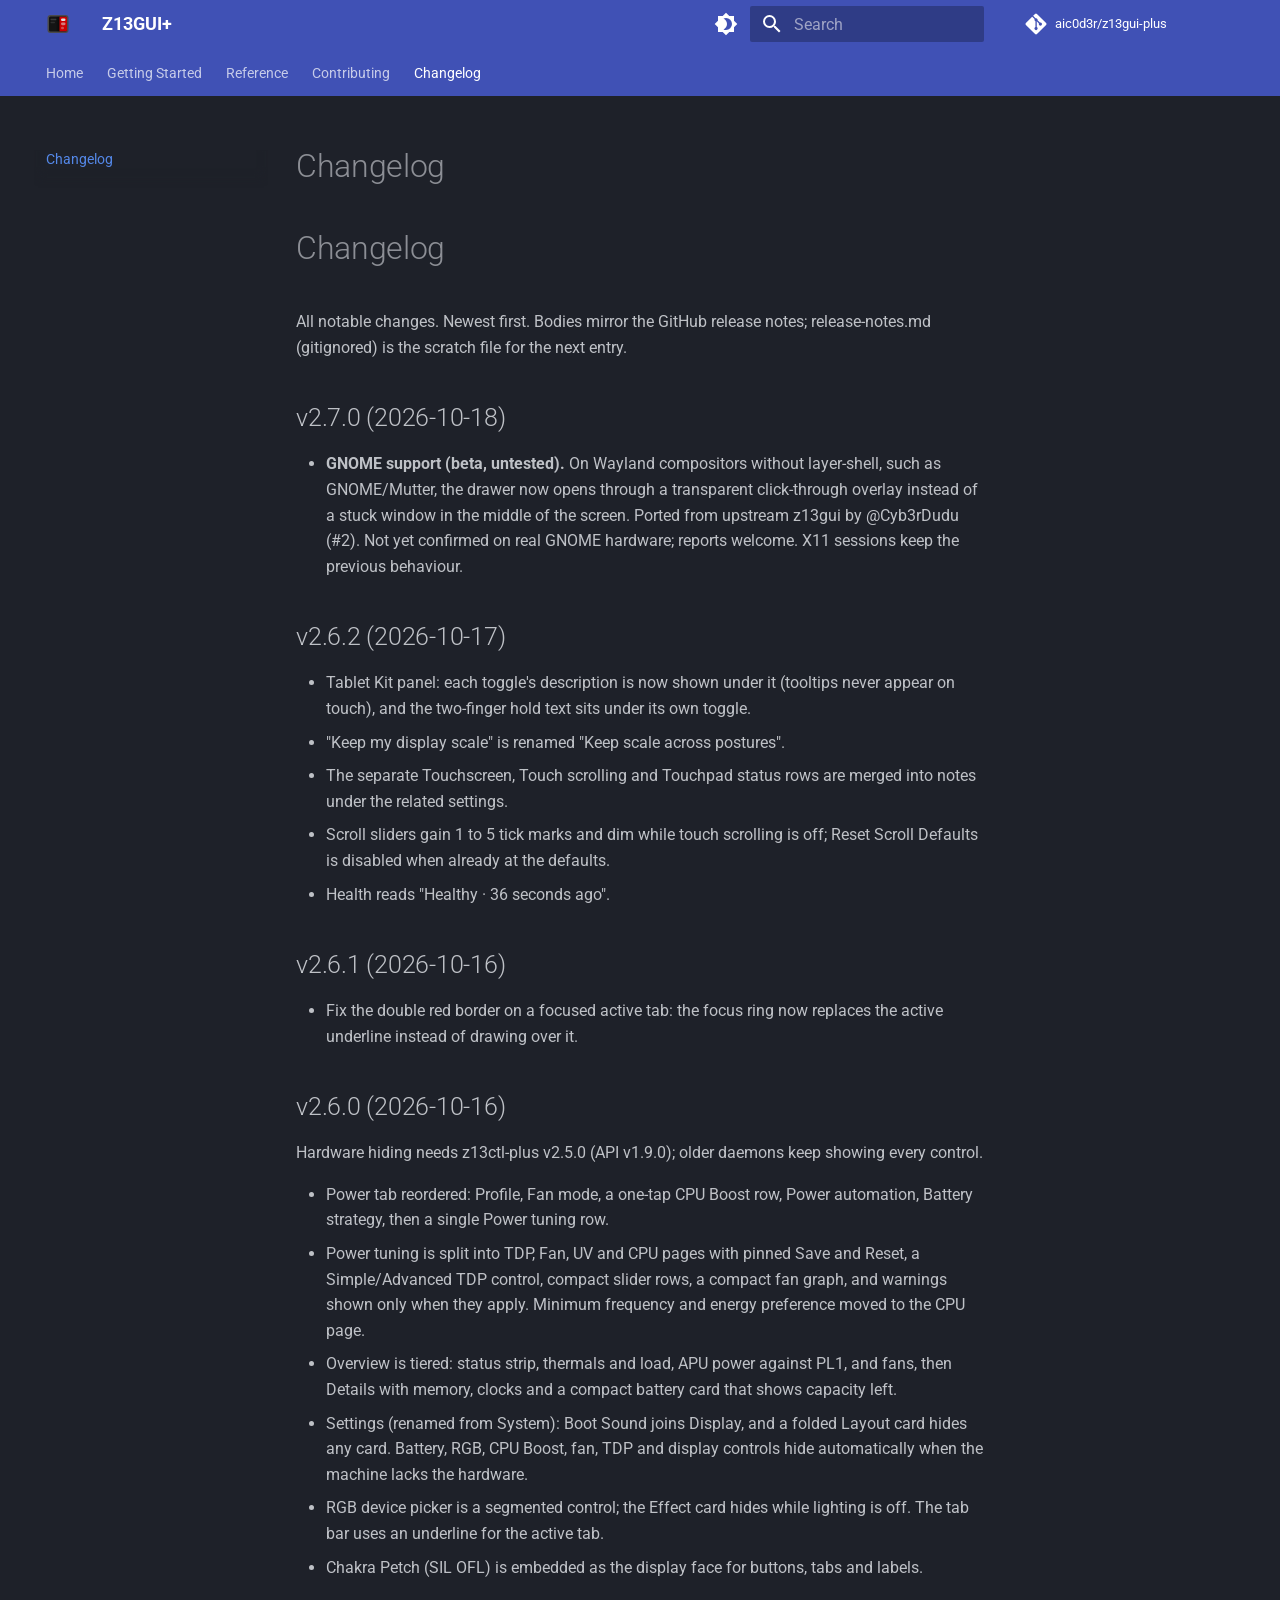
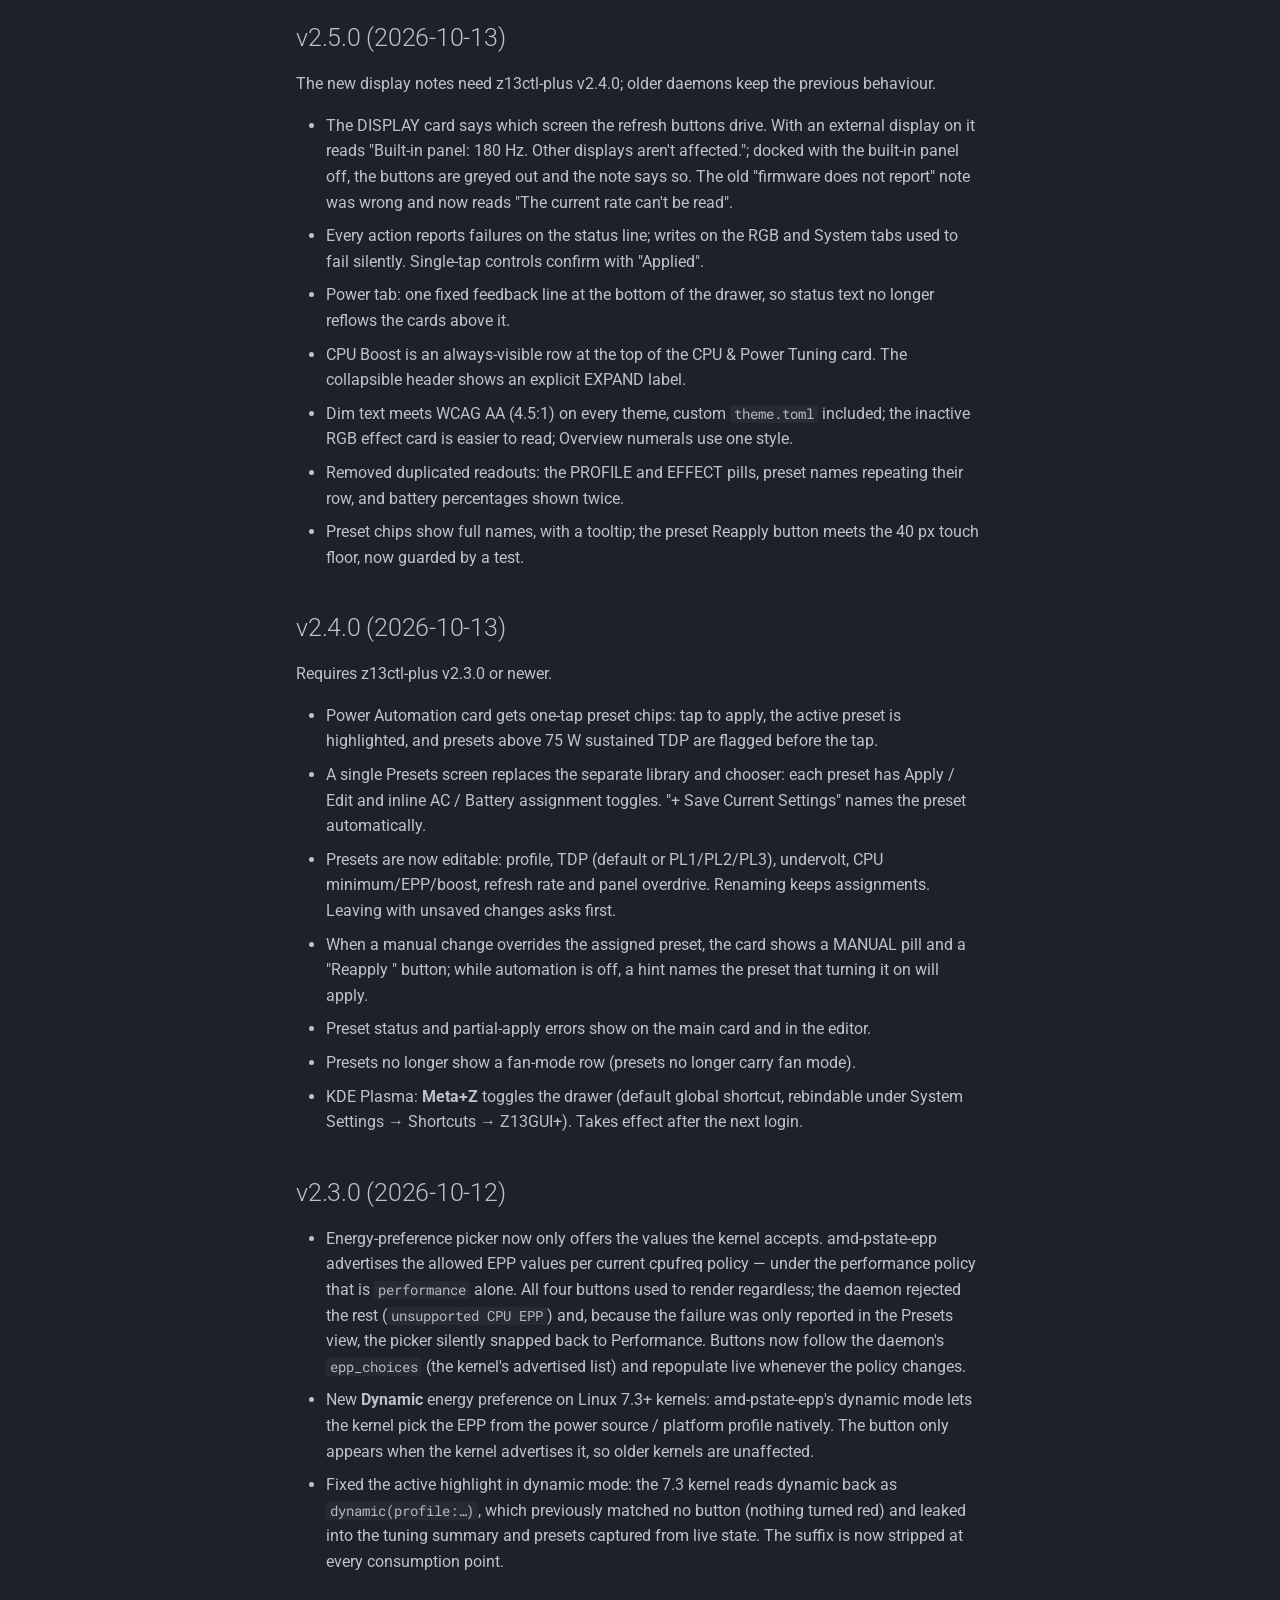
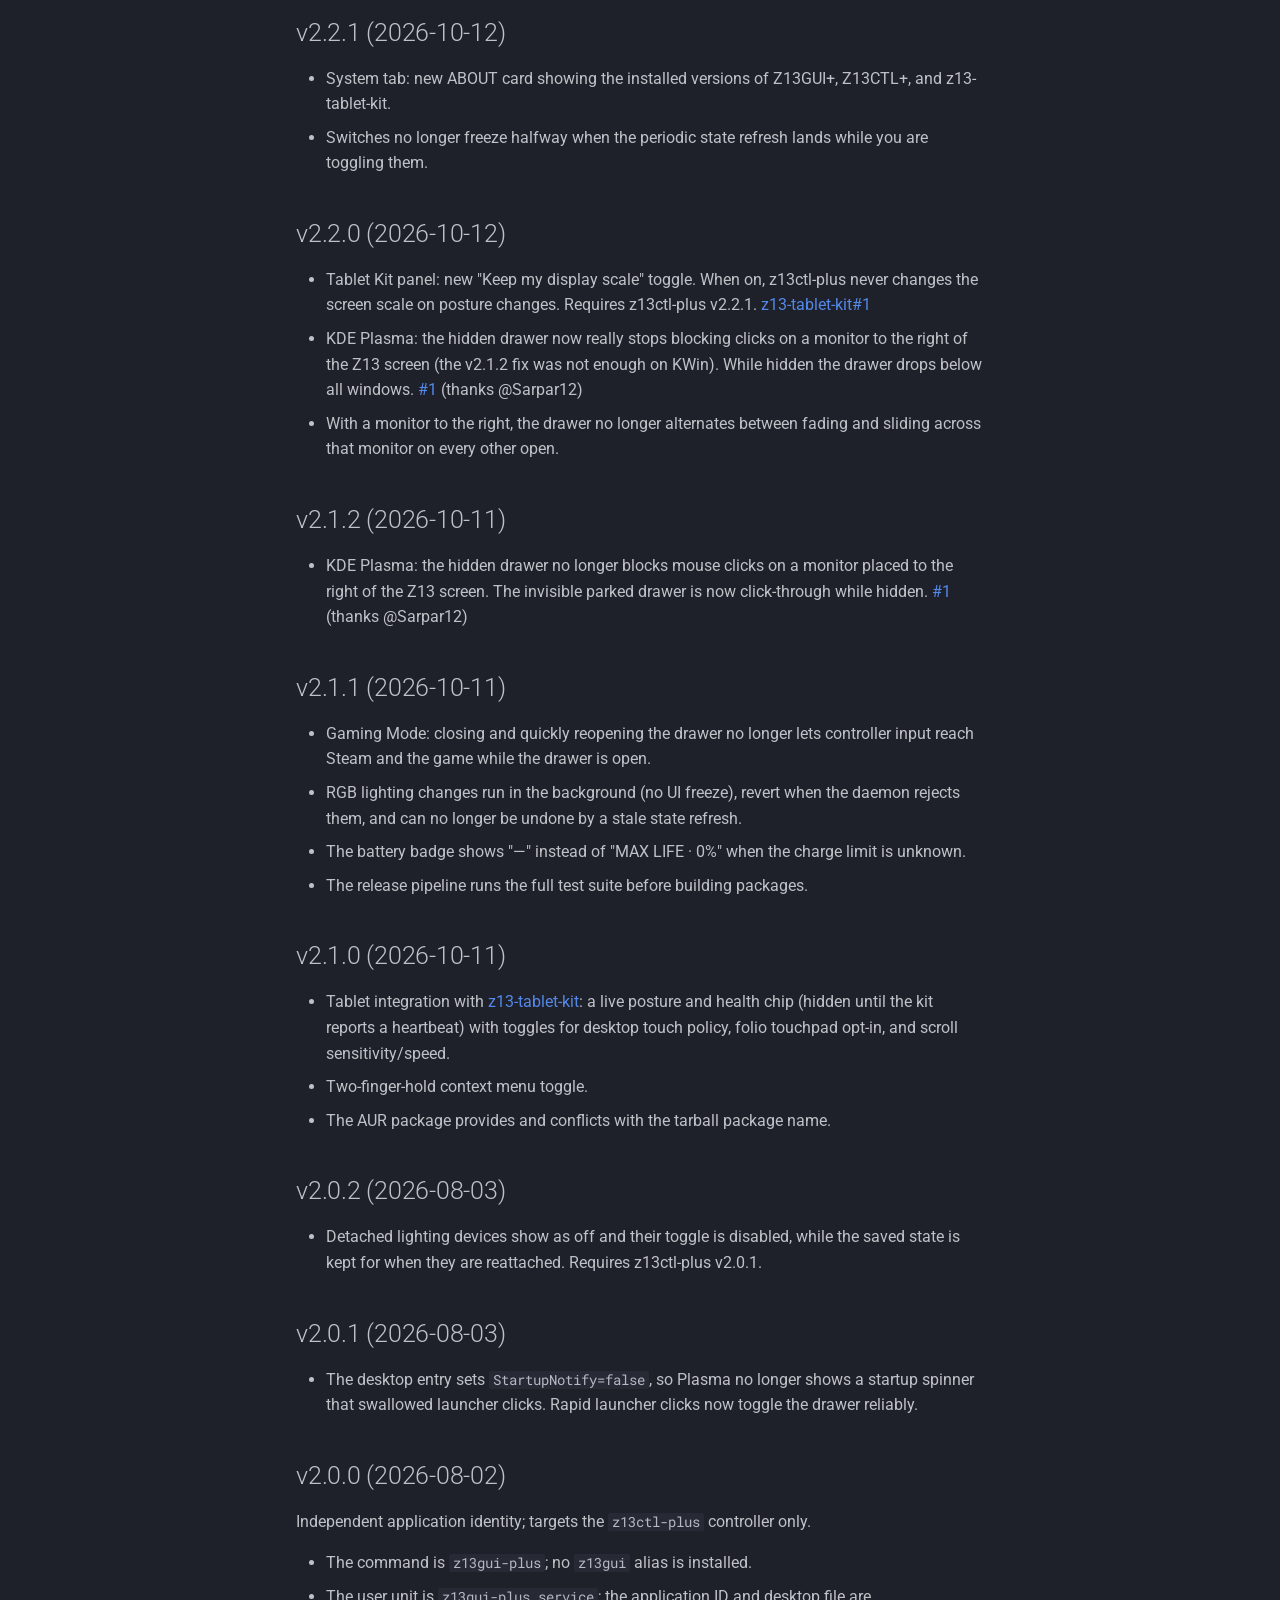
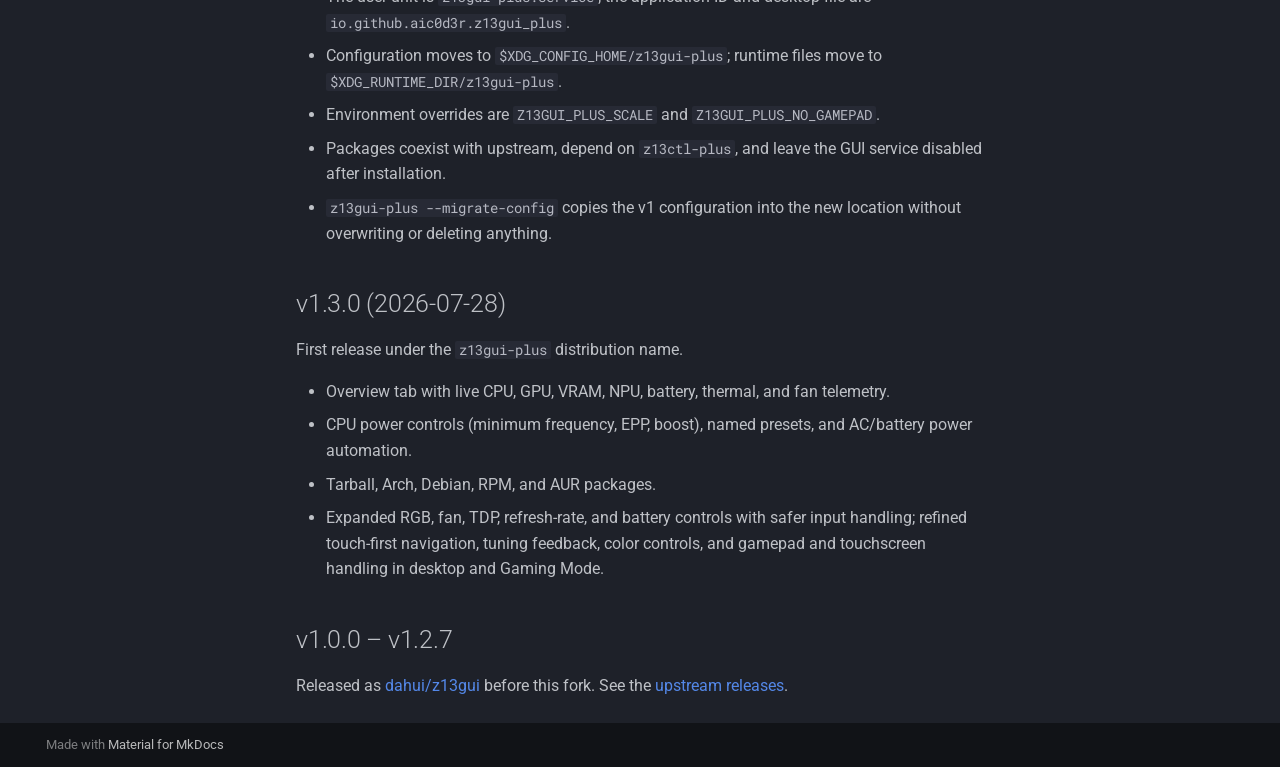
==== commit 41b1256e: "Deployed 7a5928c with MkDocs version: 1.6.1" ====
--- a/changelog/index.html
+++ b/changelog/index.html
@@ -654,6 +654,14 @@
 <h1 id="changelog_1">Changelog</h1>
 <p>All notable changes. Newest first. Bodies mirror the GitHub release notes;
 release-notes.md (gitignored) is the scratch file for the next entry.</p>
+<h2 id="v270-2026-10-18">v2.7.0 (2026-10-18)</h2>
+<ul>
+<li><strong>GNOME support (beta, untested).</strong> On Wayland compositors without
+  layer-shell, such as GNOME/Mutter, the drawer now opens through a transparent
+  click-through overlay instead of a stuck window in the middle of the screen.
+  Ported from upstream z13gui by @Cyb3rDudu (#2). Not yet confirmed on real
+  GNOME hardware; reports welcome. X11 sessions keep the previous behaviour.</li>
+</ul>
 <h2 id="v262-2026-10-17">v2.6.2 (2026-10-17)</h2>
 <ul>
 <li>Tablet Kit panel: each toggle's description is now shown under it (tooltips
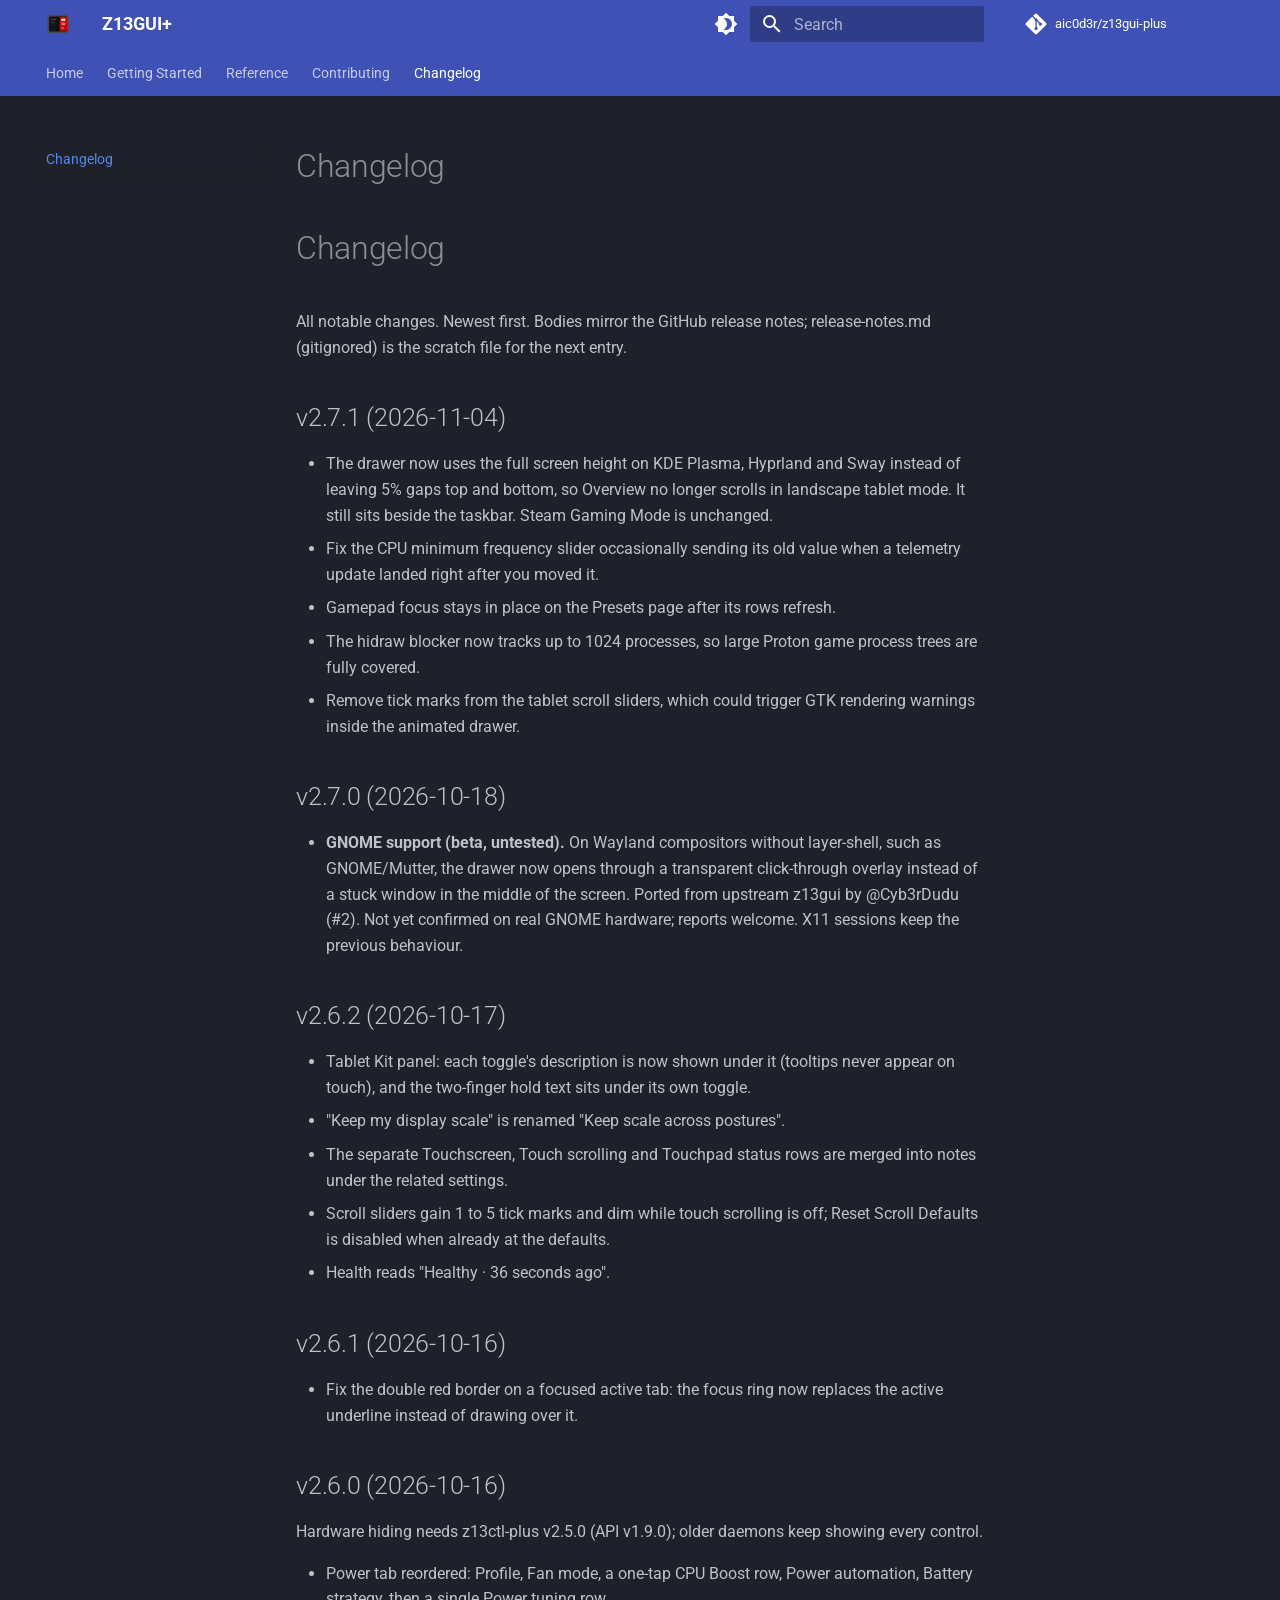
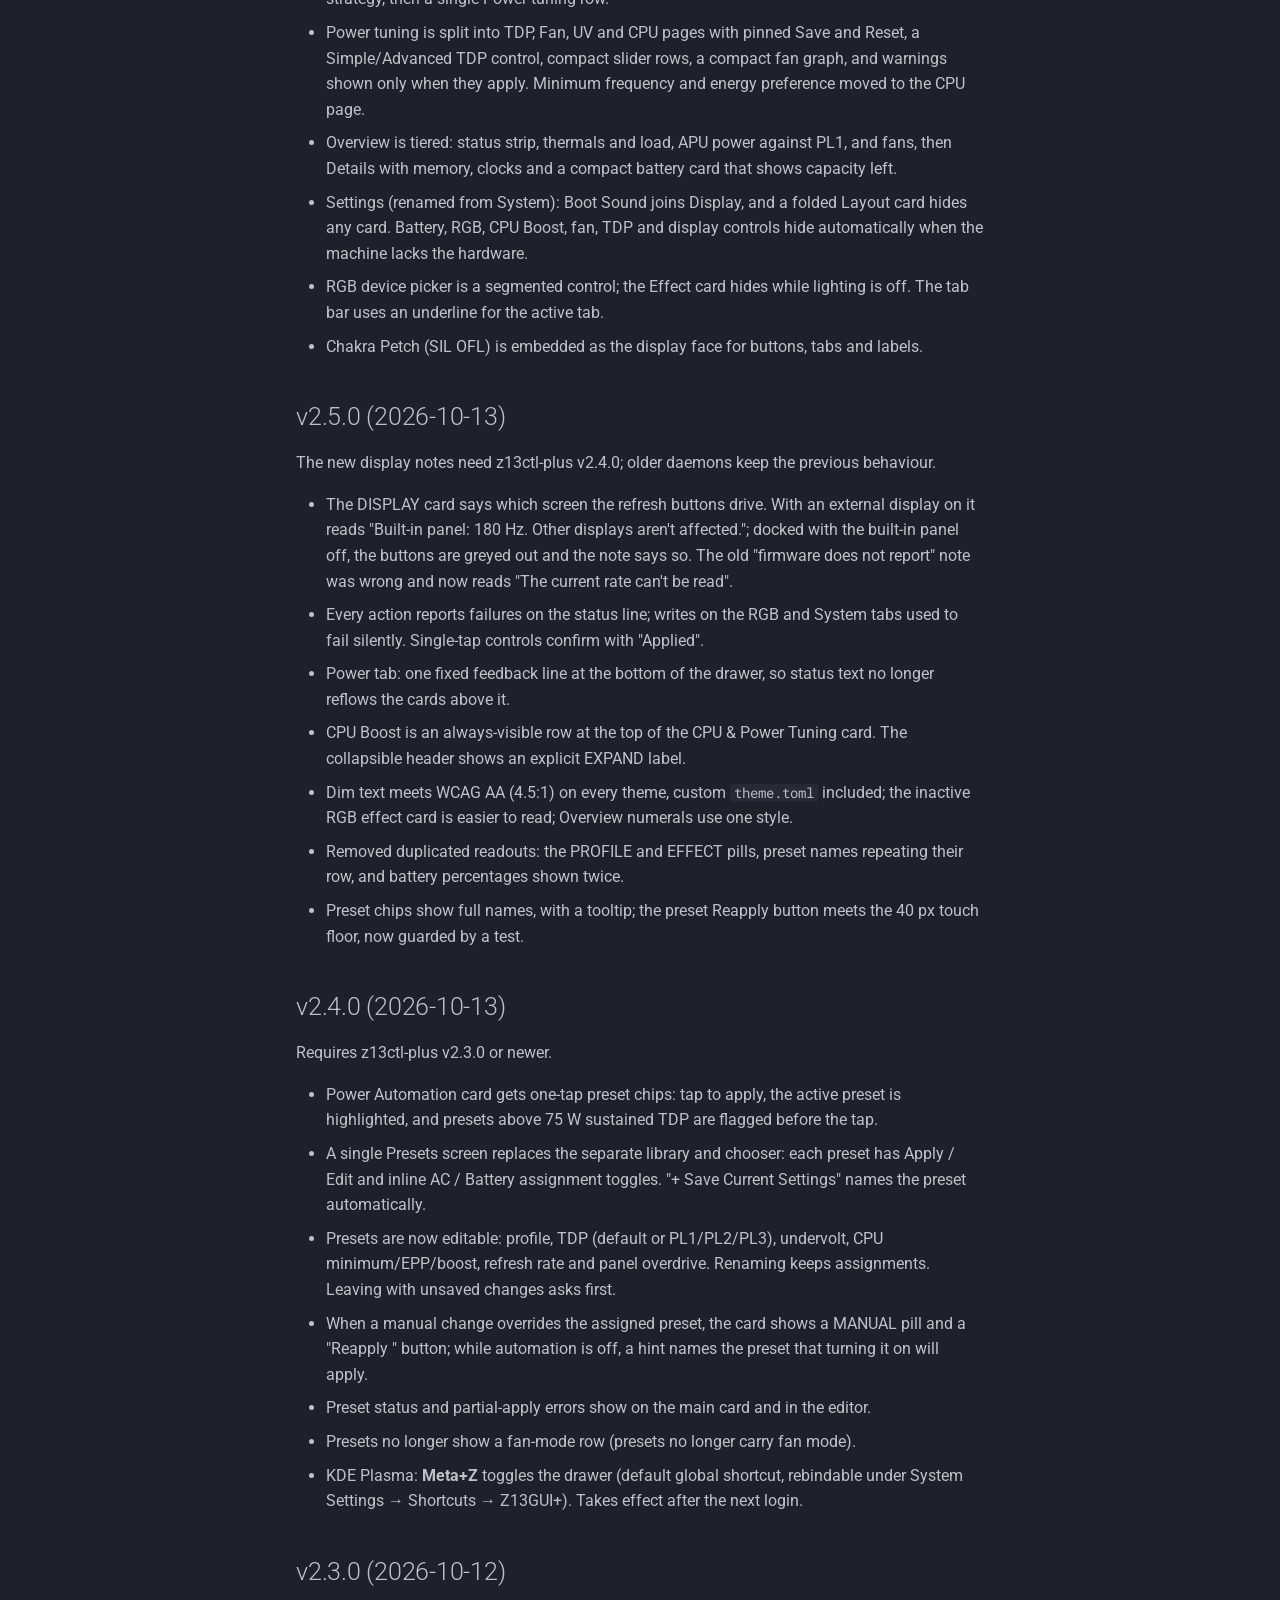
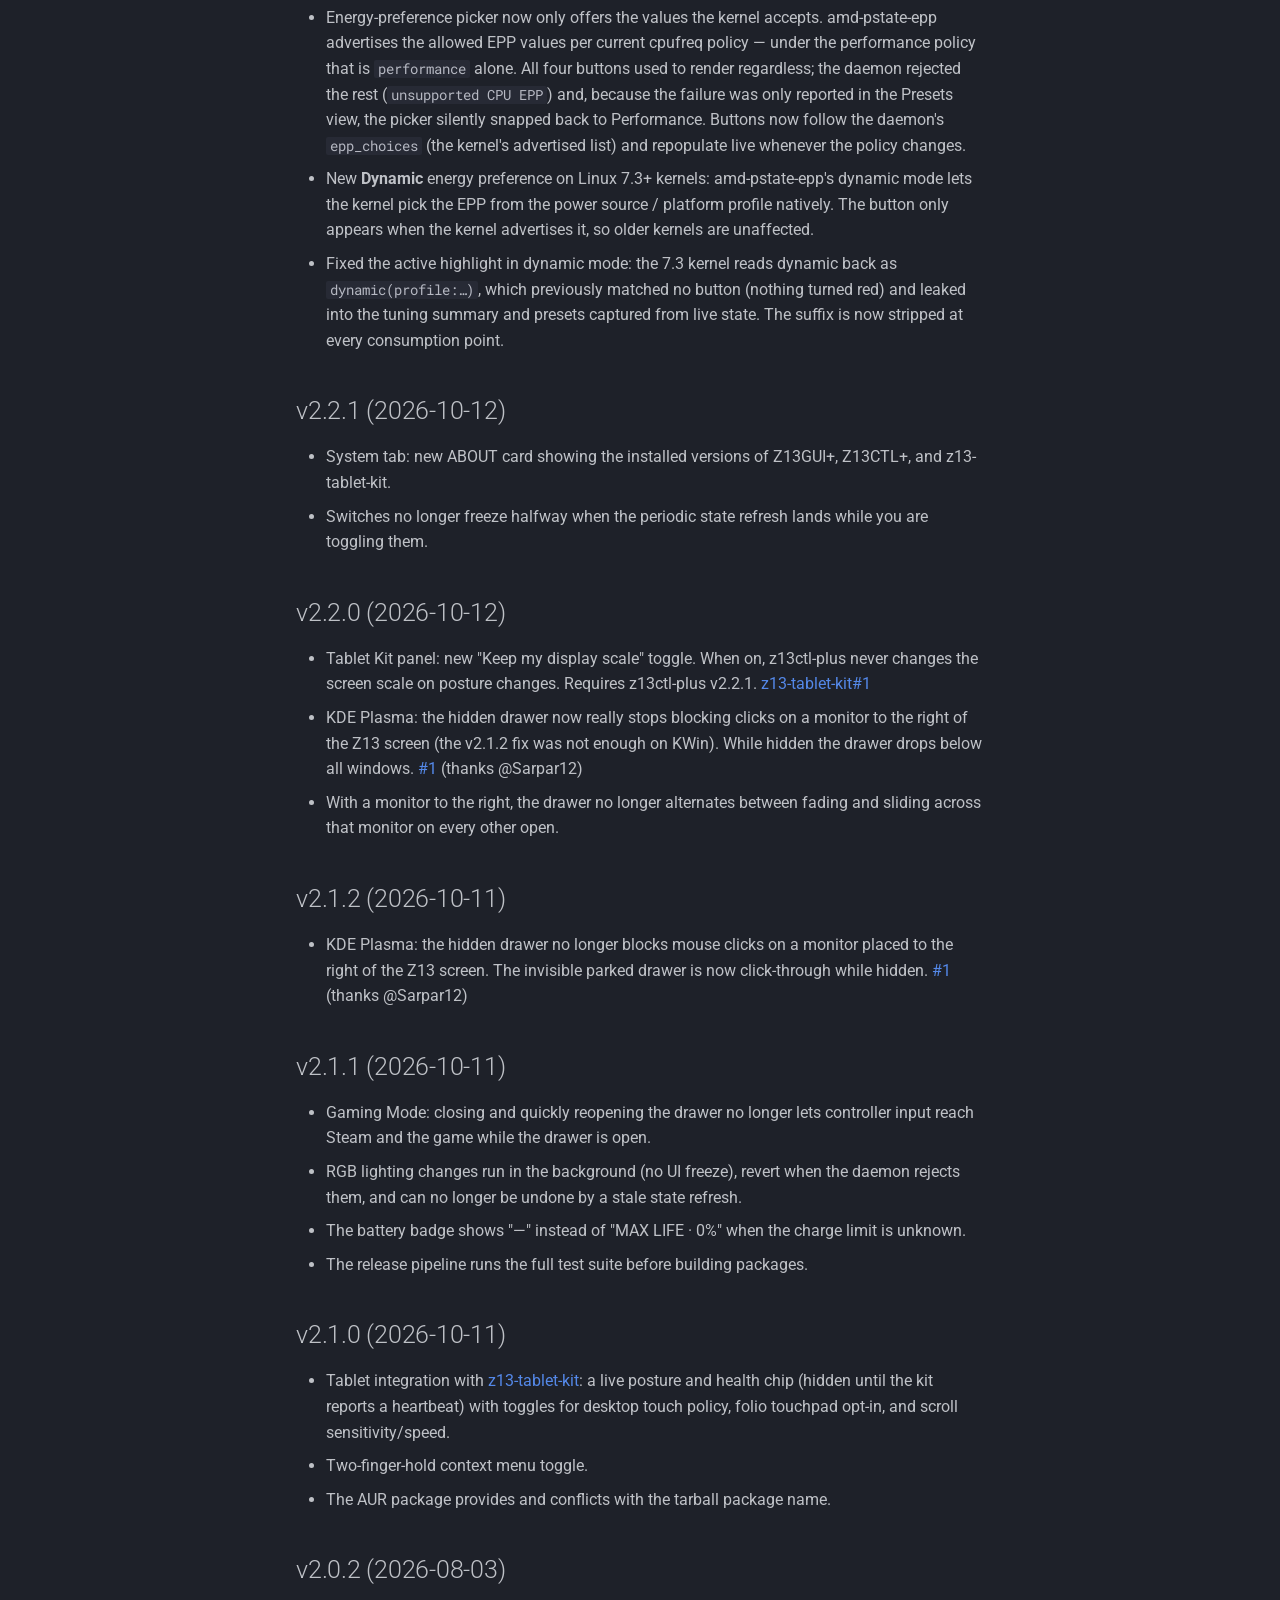
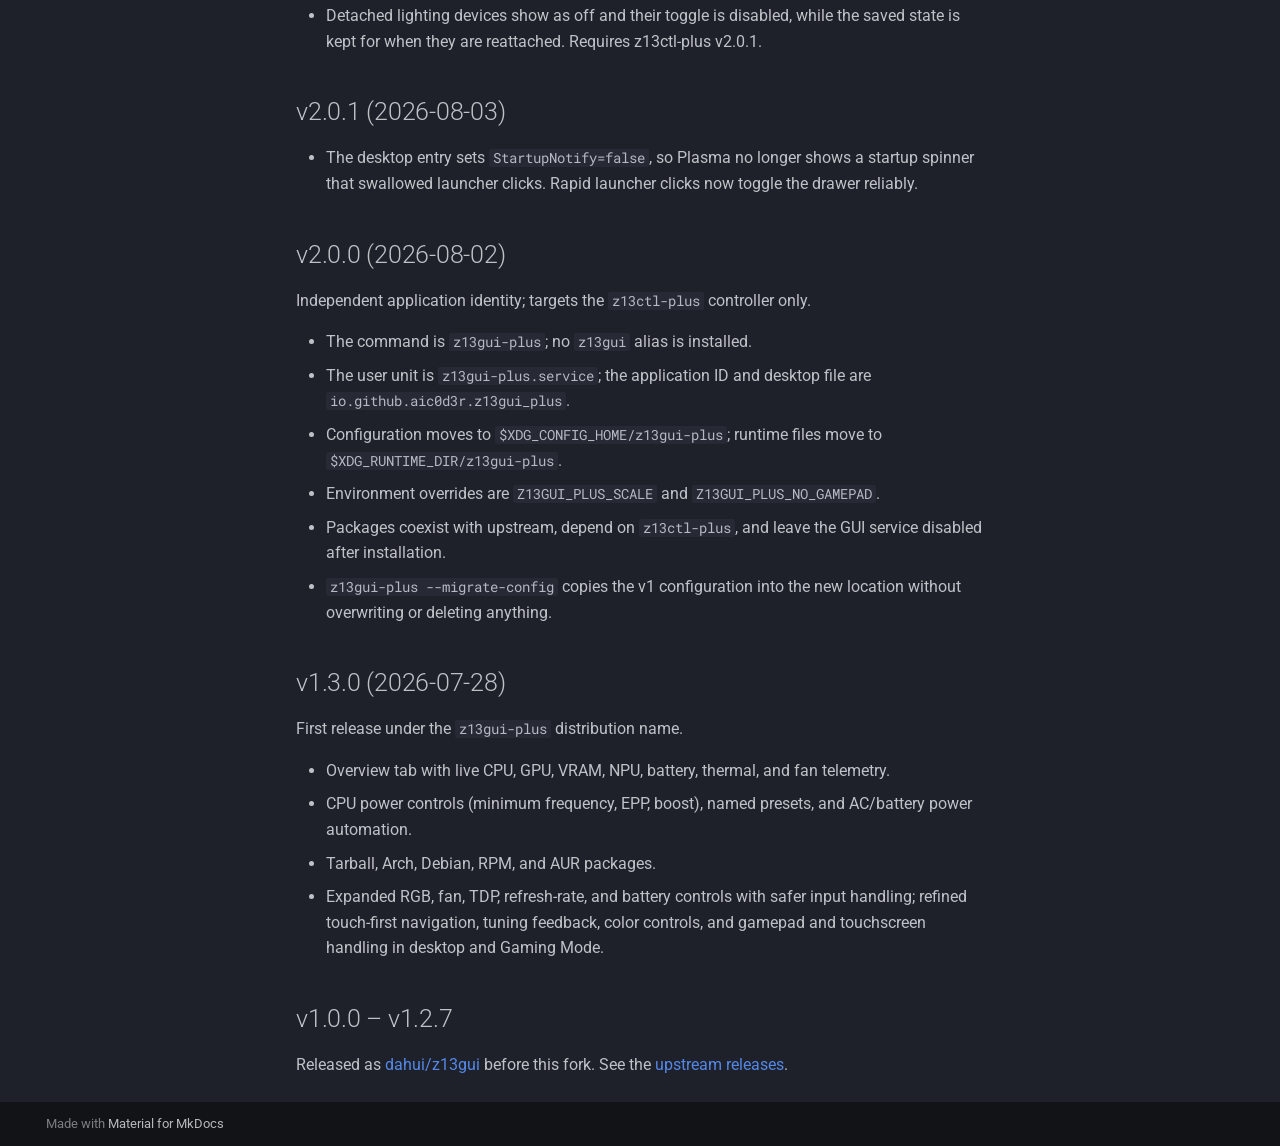
==== commit 8e948acb: "Deployed 0f0283f with MkDocs version: 1.6.1" ====
--- a/changelog/index.html
+++ b/changelog/index.html
@@ -654,6 +654,20 @@
 <h1 id="changelog_1">Changelog</h1>
 <p>All notable changes. Newest first. Bodies mirror the GitHub release notes;
 release-notes.md (gitignored) is the scratch file for the next entry.</p>
+<h2 id="v271-2026-11-04">v2.7.1 (2026-11-04)</h2>
+<ul>
+<li>The drawer now uses the full screen height on KDE Plasma, Hyprland and Sway
+  instead of leaving 5% gaps top and bottom, so Overview no longer scrolls in
+  landscape tablet mode. It still sits beside the taskbar. Steam Gaming Mode
+  is unchanged.</li>
+<li>Fix the CPU minimum frequency slider occasionally sending its old value when
+  a telemetry update landed right after you moved it.</li>
+<li>Gamepad focus stays in place on the Presets page after its rows refresh.</li>
+<li>The hidraw blocker now tracks up to 1024 processes, so large Proton game
+  process trees are fully covered.</li>
+<li>Remove tick marks from the tablet scroll sliders, which could trigger GTK
+  rendering warnings inside the animated drawer.</li>
+</ul>
 <h2 id="v270-2026-10-18">v2.7.0 (2026-10-18)</h2>
 <ul>
 <li><strong>GNOME support (beta, untested).</strong> On Wayland compositors without
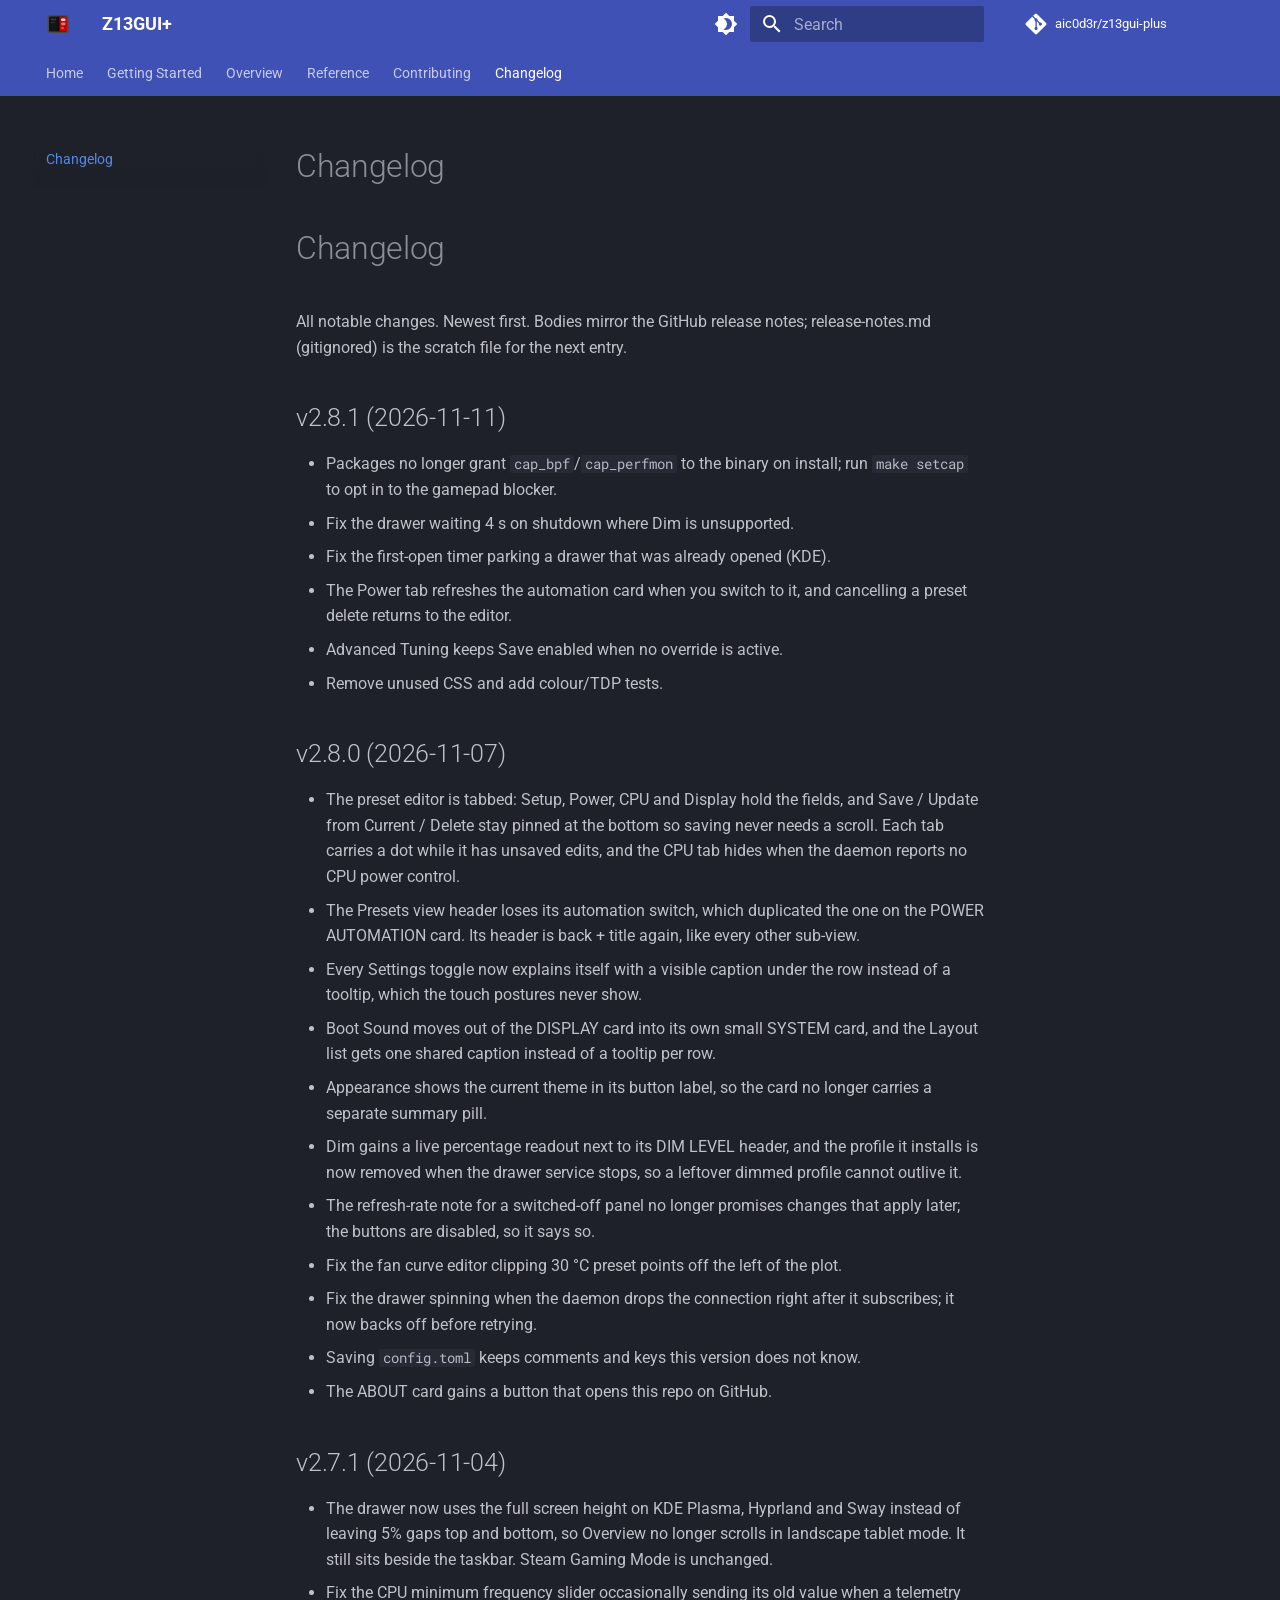
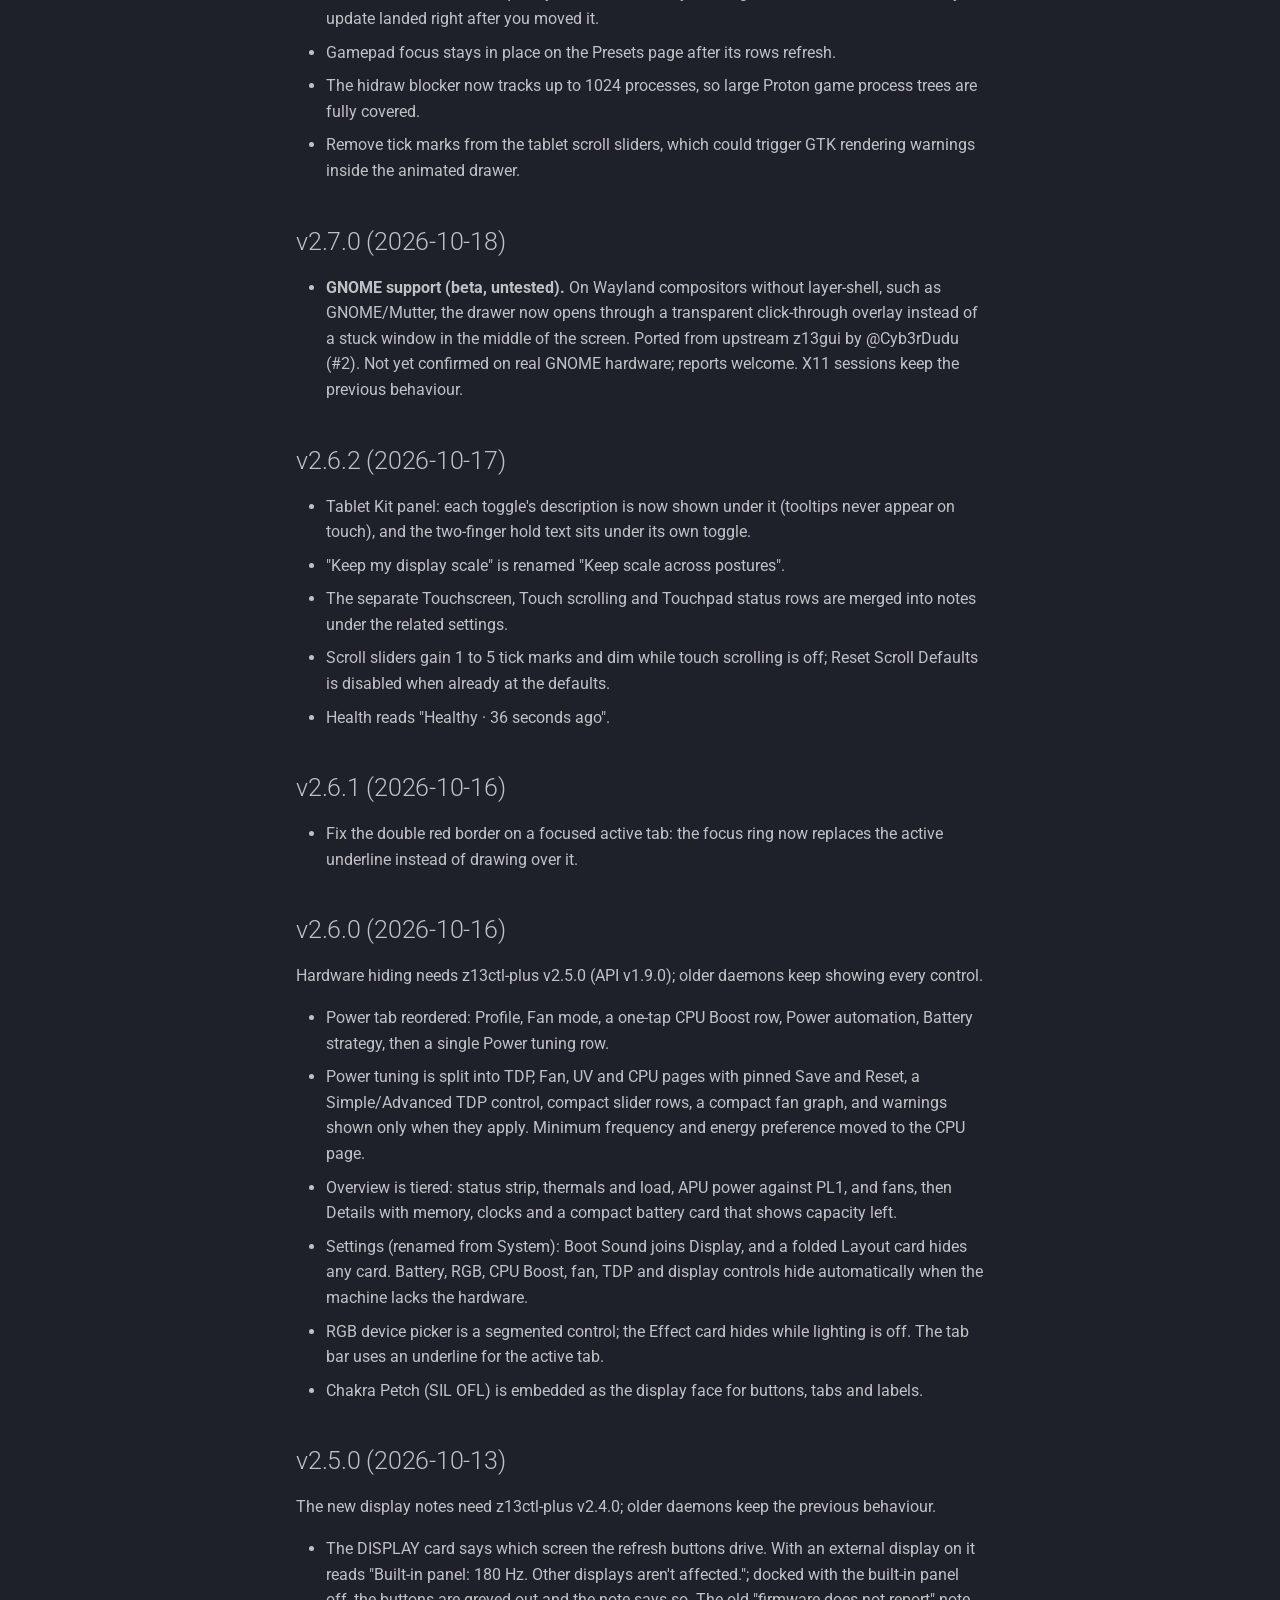
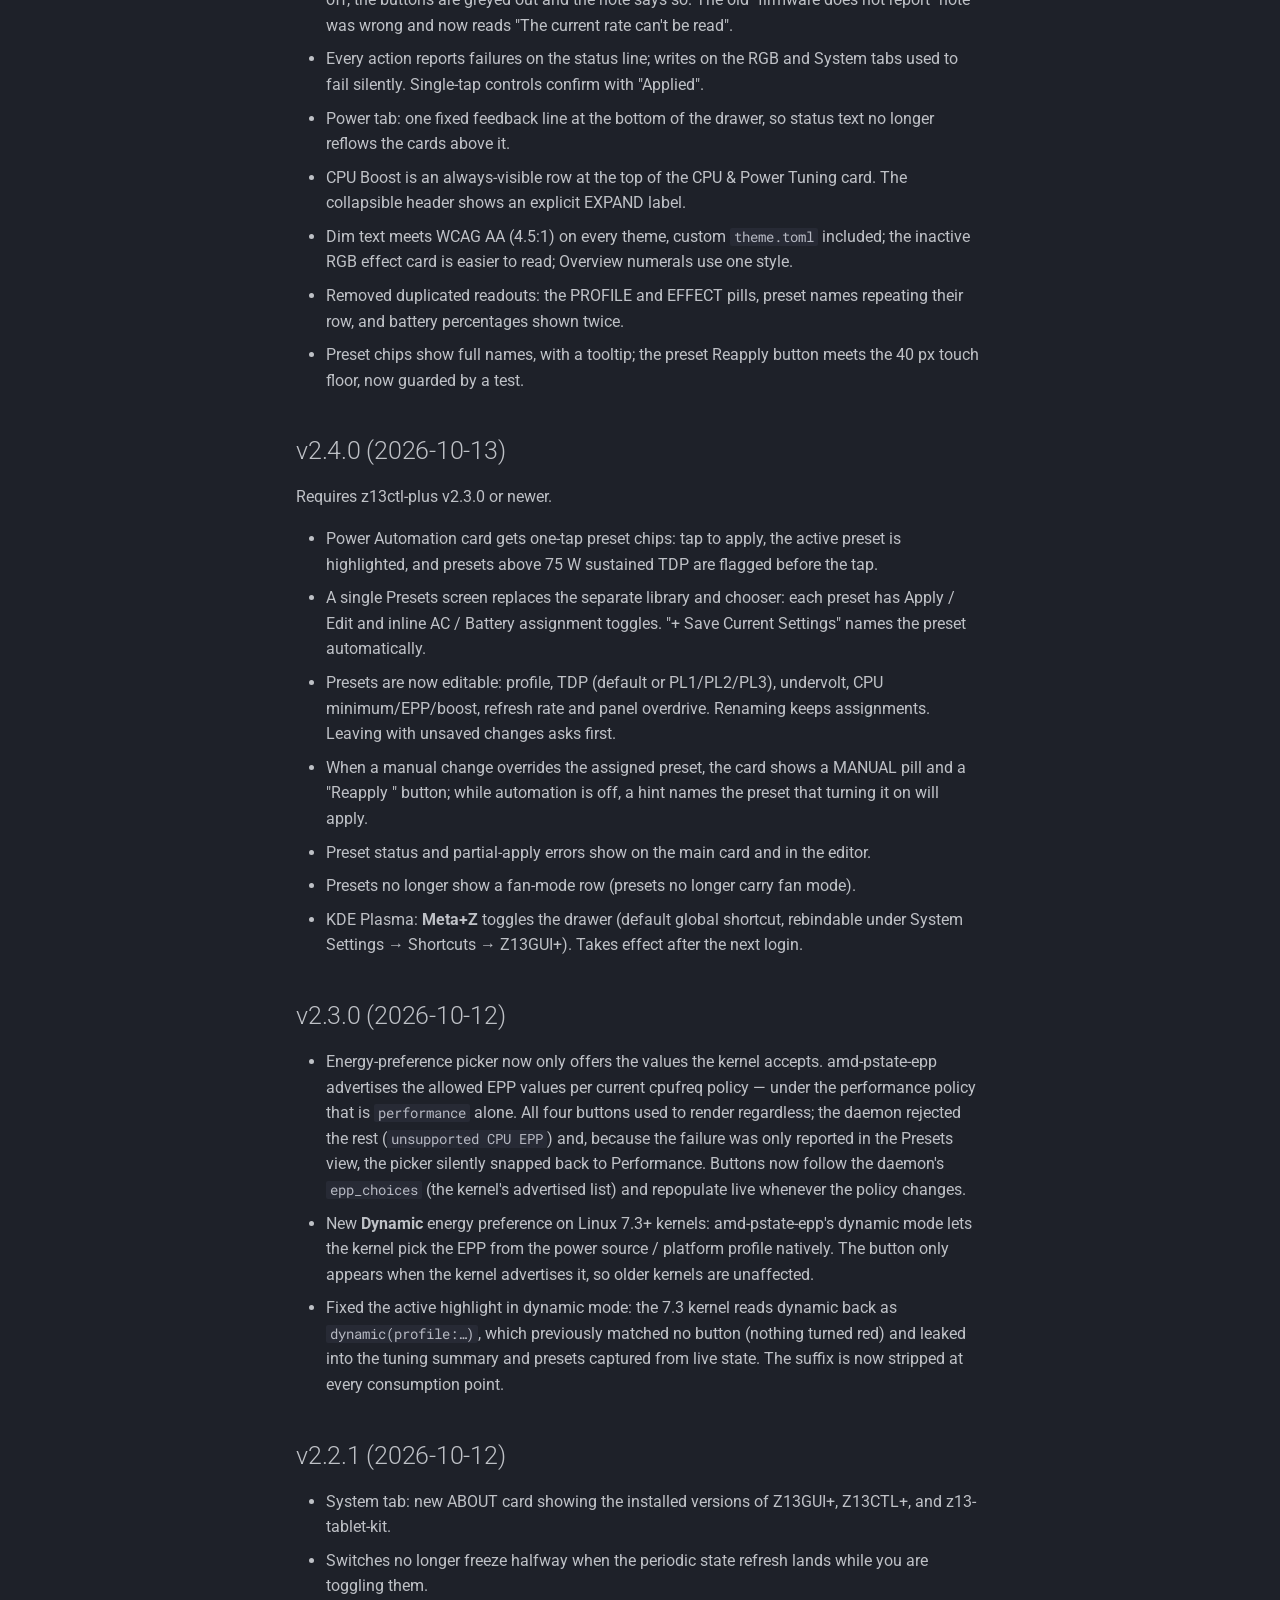
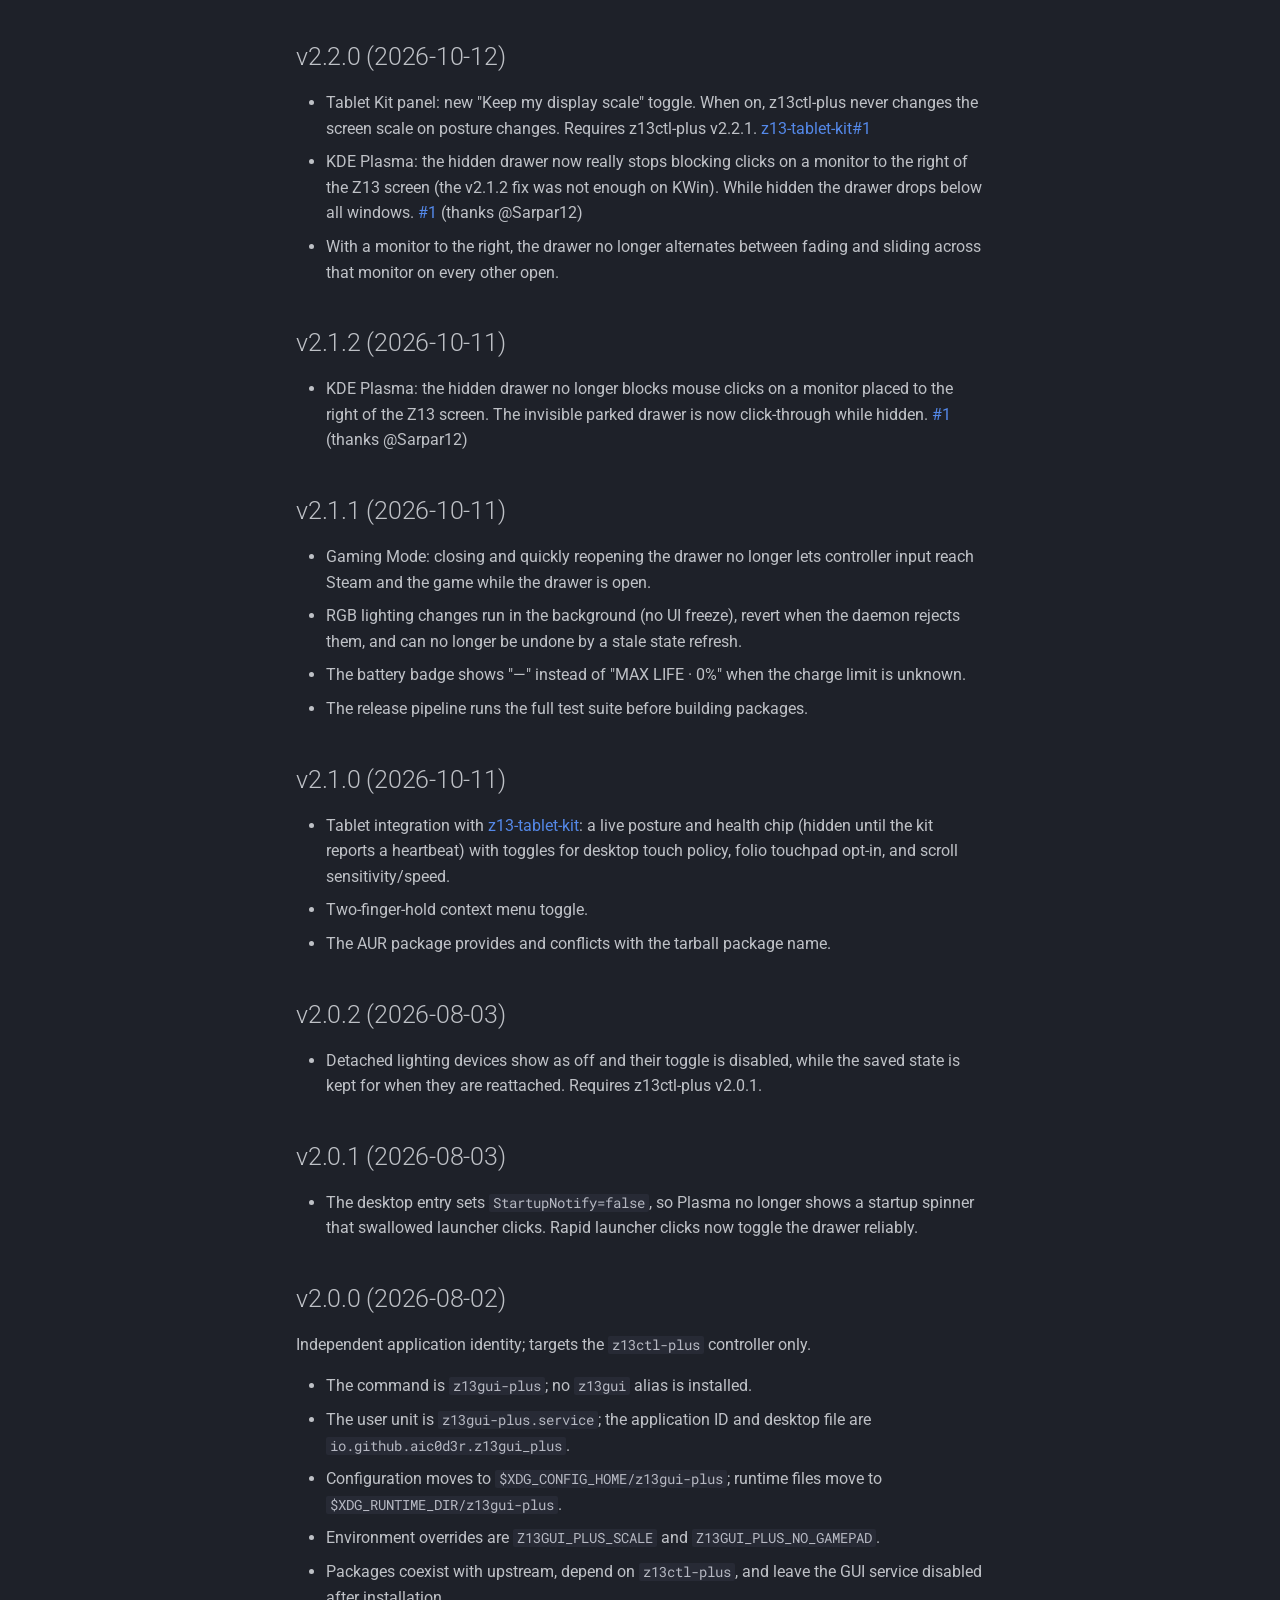
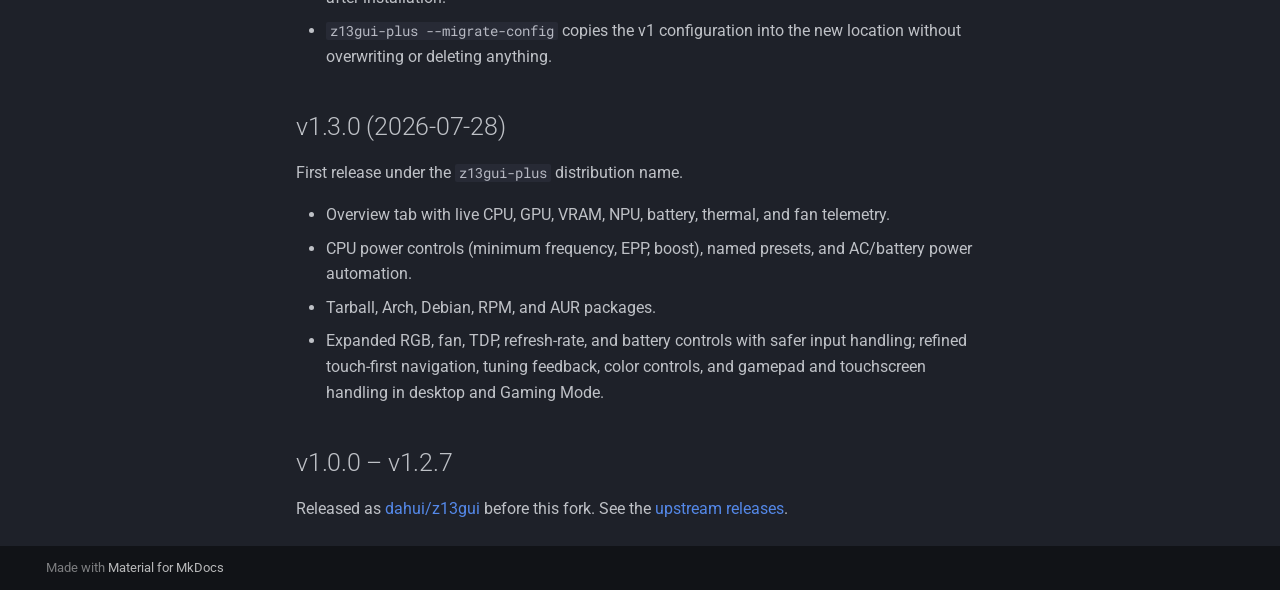
==== commit 88221108: "Deployed 0163766 with MkDocs version: 1.6.1" ====
--- a/changelog/index.html
+++ b/changelog/index.html
@@ -63,9 +63,16 @@
     
     
   
+  <meta property="og:type" content="website">
+  <meta property="og:site_name" content="Z13GUI+">
+  <meta property="og:title" content="Changelog">
+  <meta property="og:description" content="GUI control for the 2025 ASUS ROG Flow Z13 on Linux: power profiles, TDP and fan-curve tuning, CPU undervolt, RGB lighting, battery charge limit, refresh rate, and live telemetry in a GTK4 overlay — KDE Plasma, Wayland, and Steam Gaming Mode. Compatible fork of dahui/z13gui.">
+  <meta property="og:url" content="https://aic0d3r.github.io/z13gui-plus/changelog/">
   <meta property="og:image" content="https://aic0d3r.github.io/z13gui-plus/assets/og.png">
   <meta property="og:image:alt" content="Z13GUI+ logo: the control drawer slid in from the right edge of the Z13 display">
   <meta name="twitter:card" content="summary_large_image">
+  <meta name="twitter:title" content="Changelog">
+  <meta name="twitter:description" content="GUI control for the 2025 ASUS ROG Flow Z13 on Linux: power profiles, TDP and fan-curve tuning, CPU undervolt, RGB lighting, battery charge limit, refresh rate, and live telemetry in a GTK4 overlay — KDE Plasma, Wayland, and Steam Gaming Mode. Compatible fork of dahui/z13gui.">
 
   </head>
   
@@ -262,6 +269,23 @@
   
   
   
+    <li class="md-tabs__item">
+      <a href="../overview/" class="md-tabs__link">
+        
+  
+    
+  
+  Overview
+
+      </a>
+    </li>
+  
+
+      
+        
+  
+  
+  
     
     
       <li class="md-tabs__item">
@@ -475,6 +499,27 @@
   
   
   
+    <li class="md-nav__item">
+      <a href="../overview/" class="md-nav__link">
+        
+  
+  <span class="md-ellipsis">
+    Overview
+    
+  </span>
+  
+
+      </a>
+    </li>
+  
+
+    
+      
+      
+  
+  
+  
+  
     
     
     
@@ -488,10 +533,10 @@
       
         
         
-        <input class="md-nav__toggle md-toggle " type="checkbox" id="__nav_3" >
-        
-          
-          <label class="md-nav__link" for="__nav_3" id="__nav_3_label" tabindex="0">
+        <input class="md-nav__toggle md-toggle " type="checkbox" id="__nav_4" >
+        
+          
+          <label class="md-nav__link" for="__nav_4" id="__nav_4_label" tabindex="0">
             
   
   <span class="md-ellipsis">
@@ -503,8 +548,8 @@
             <span class="md-nav__icon md-icon"></span>
           </label>
         
-        <nav class="md-nav" data-md-level="1" aria-labelledby="__nav_3_label" aria-expanded="false">
-          <label class="md-nav__title" for="__nav_3">
+        <nav class="md-nav" data-md-level="1" aria-labelledby="__nav_4_label" aria-expanded="false">
+          <label class="md-nav__title" for="__nav_4">
             <span class="md-nav__icon md-icon"></span>
             Reference
           </label>
@@ -654,6 +699,44 @@
 <h1 id="changelog_1">Changelog</h1>
 <p>All notable changes. Newest first. Bodies mirror the GitHub release notes;
 release-notes.md (gitignored) is the scratch file for the next entry.</p>
+<h2 id="v281-2026-11-11">v2.8.1 (2026-11-11)</h2>
+<ul>
+<li>Packages no longer grant <code>cap_bpf</code>/<code>cap_perfmon</code> to the binary on install;
+  run <code>make setcap</code> to opt in to the gamepad blocker.</li>
+<li>Fix the drawer waiting 4 s on shutdown where Dim is unsupported.</li>
+<li>Fix the first-open timer parking a drawer that was already opened (KDE).</li>
+<li>The Power tab refreshes the automation card when you switch to it, and
+  cancelling a preset delete returns to the editor.</li>
+<li>Advanced Tuning keeps Save enabled when no override is active.</li>
+<li>Remove unused CSS and add colour/TDP tests.</li>
+</ul>
+<h2 id="v280-2026-11-07">v2.8.0 (2026-11-07)</h2>
+<ul>
+<li>The preset editor is tabbed: Setup, Power, CPU and Display hold the fields,
+  and Save / Update from Current / Delete stay pinned at the bottom so saving
+  never needs a scroll. Each tab carries a dot while it has unsaved edits, and
+  the CPU tab hides when the daemon reports no CPU power control.</li>
+<li>The Presets view header loses its automation switch, which duplicated the one
+  on the POWER AUTOMATION card. Its header is back + title again, like every
+  other sub-view.</li>
+<li>Every Settings toggle now explains itself with a visible caption under the
+  row instead of a tooltip, which the touch postures never show.</li>
+<li>Boot Sound moves out of the DISPLAY card into its own small SYSTEM card, and
+  the Layout list gets one shared caption instead of a tooltip per row.</li>
+<li>Appearance shows the current theme in its button label, so the card no longer
+  carries a separate summary pill.</li>
+<li>Dim gains a live percentage readout next to its DIM LEVEL header, and the
+  profile it installs is now removed when the drawer service stops, so a
+  leftover dimmed profile cannot outlive it.</li>
+<li>The refresh-rate note for a switched-off panel no longer promises changes
+  that apply later; the buttons are disabled, so it says so.</li>
+<li>Fix the fan curve editor clipping 30 °C preset points off the left of the
+  plot.</li>
+<li>Fix the drawer spinning when the daemon drops the connection right after it
+  subscribes; it now backs off before retrying.</li>
+<li>Saving <code>config.toml</code> keeps comments and keys this version does not know.</li>
+<li>The ABOUT card gains a button that opens this repo on GitHub.</li>
+</ul>
 <h2 id="v271-2026-11-04">v2.7.1 (2026-11-04)</h2>
 <ul>
 <li>The drawer now uses the full screen height on KDE Plasma, Hyprland and Sway
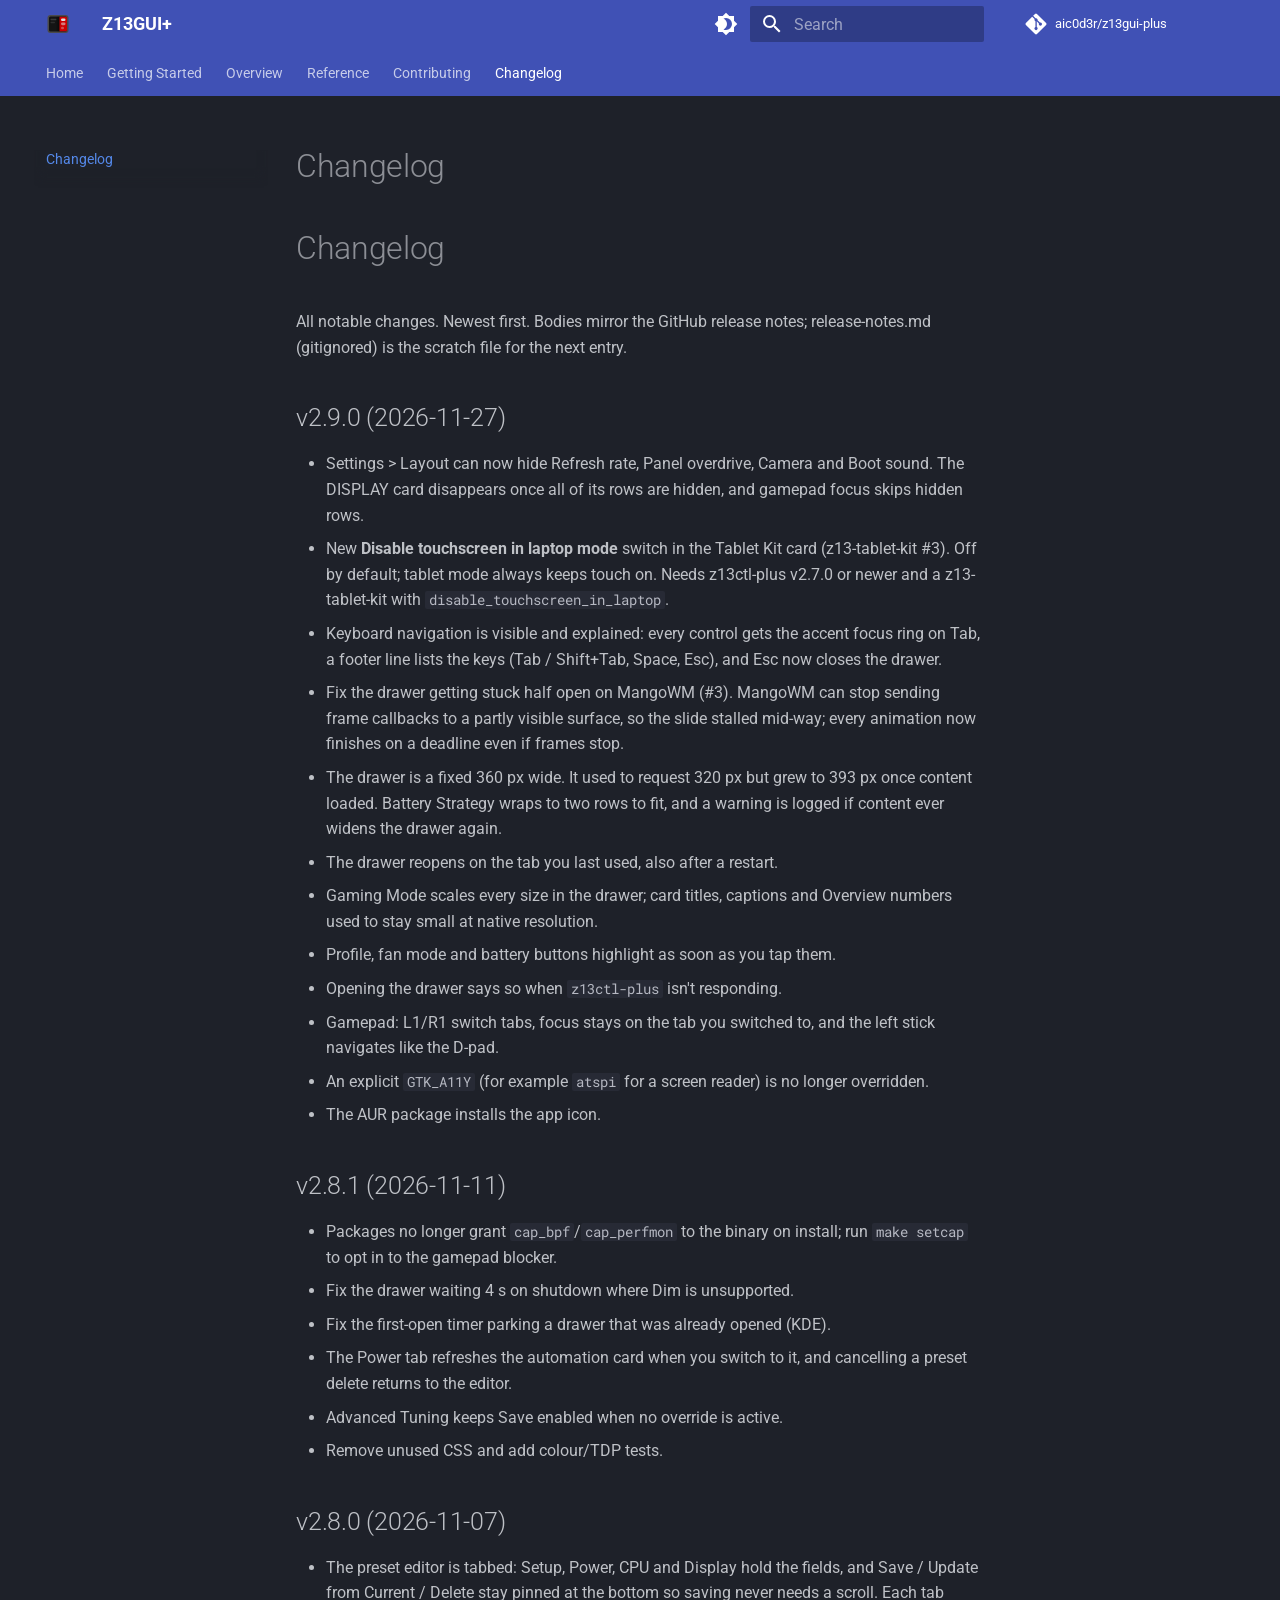
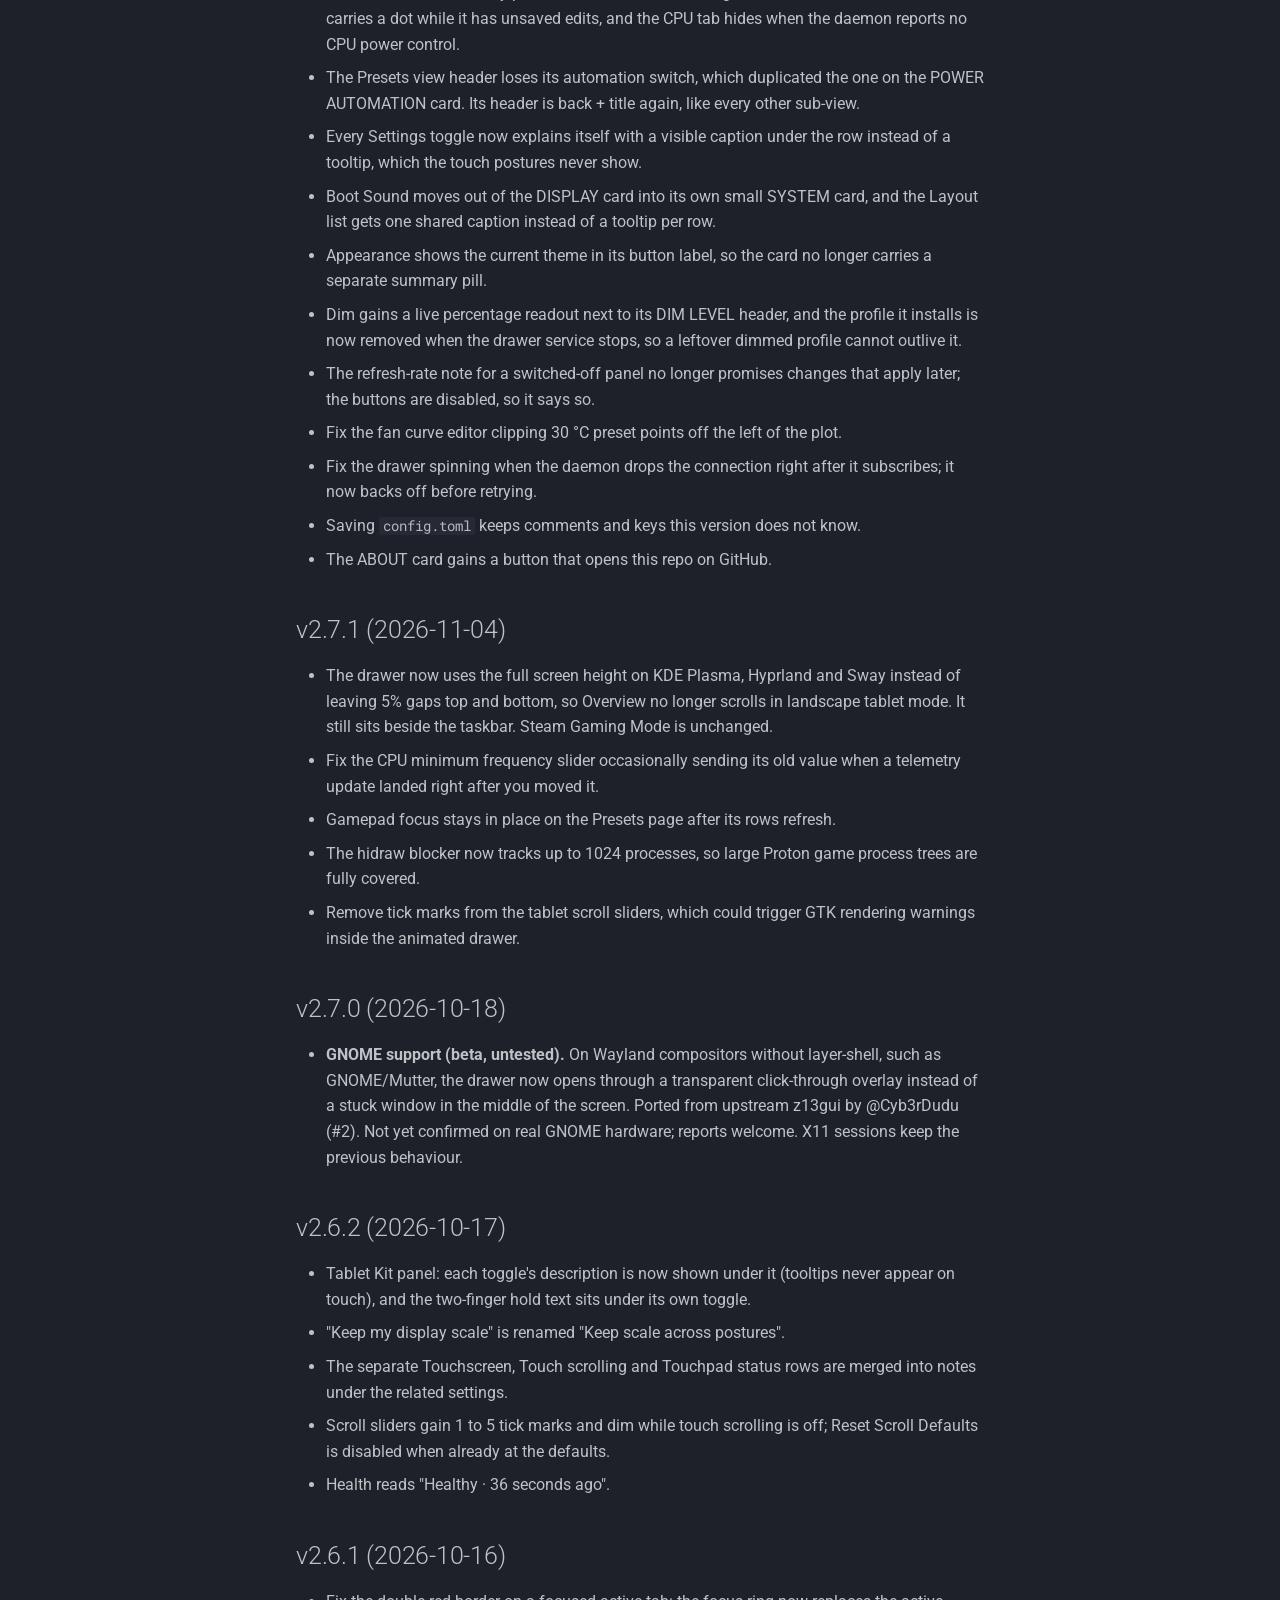
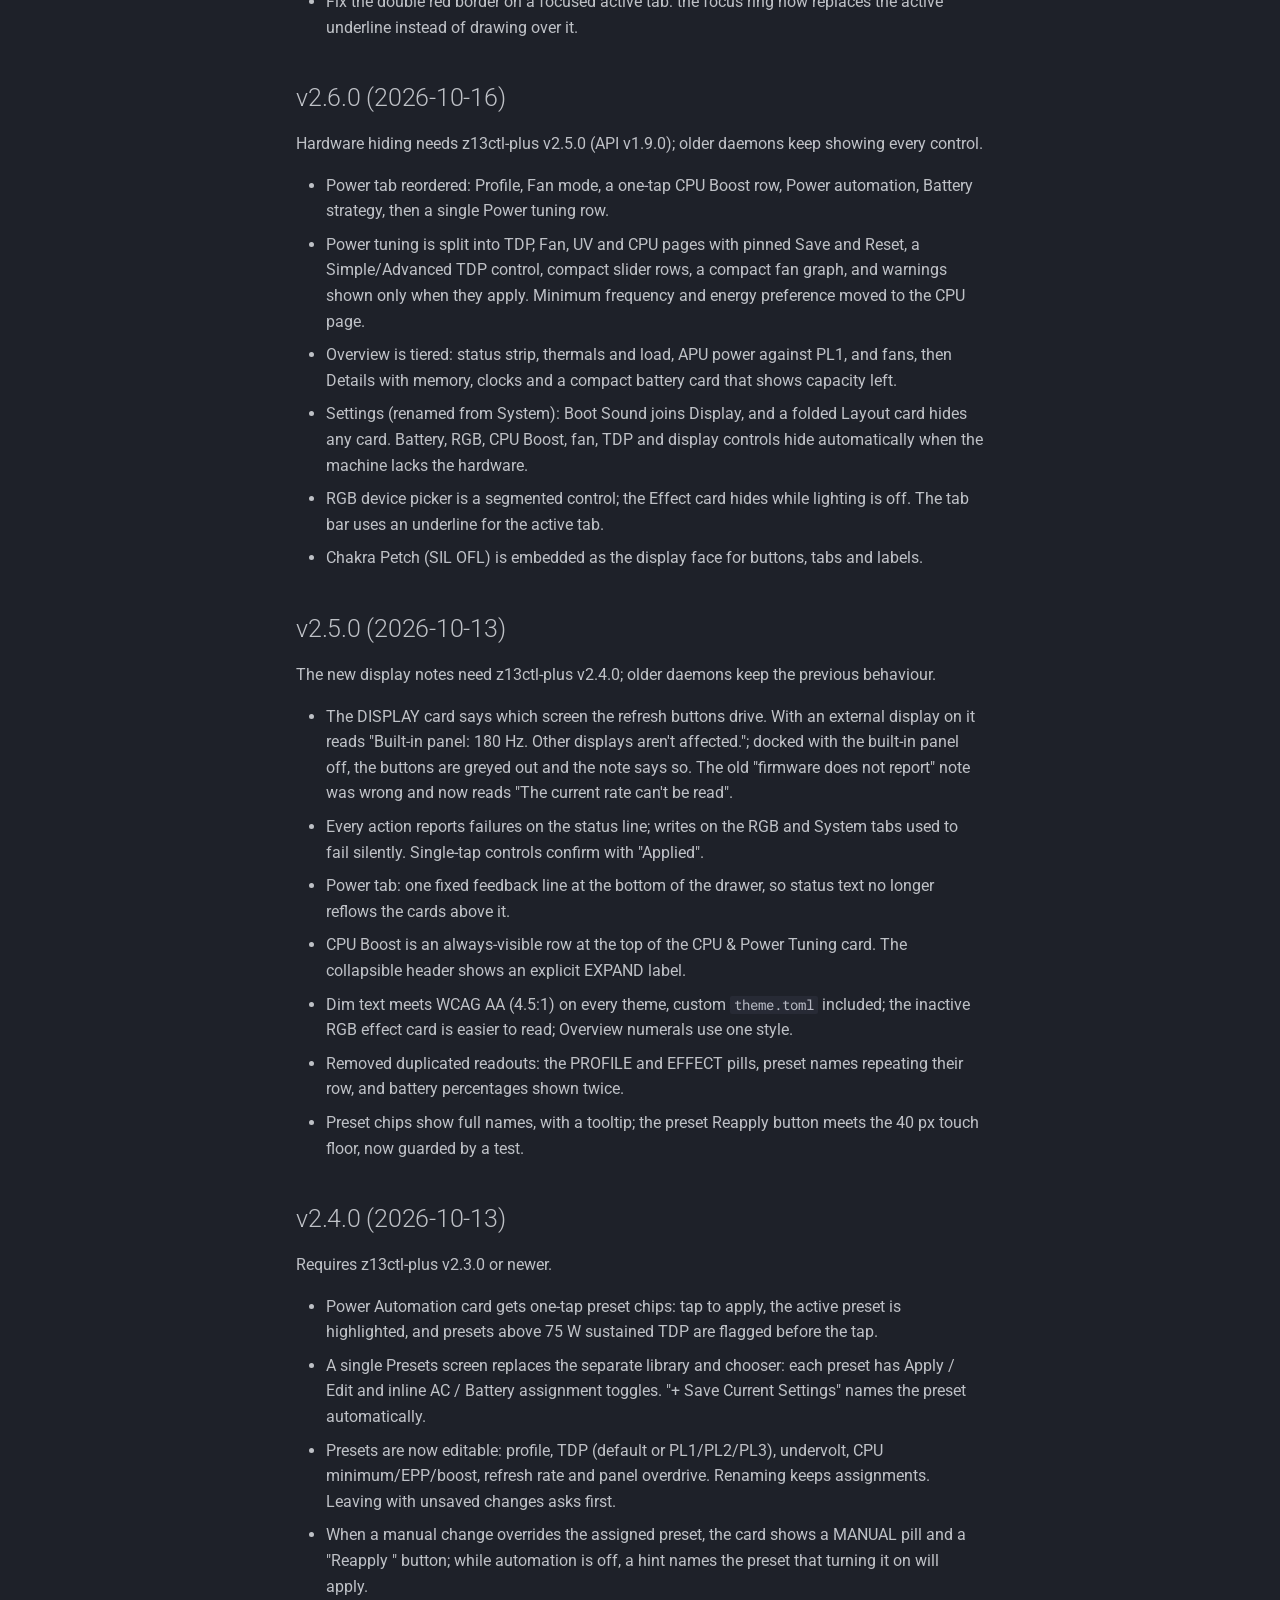
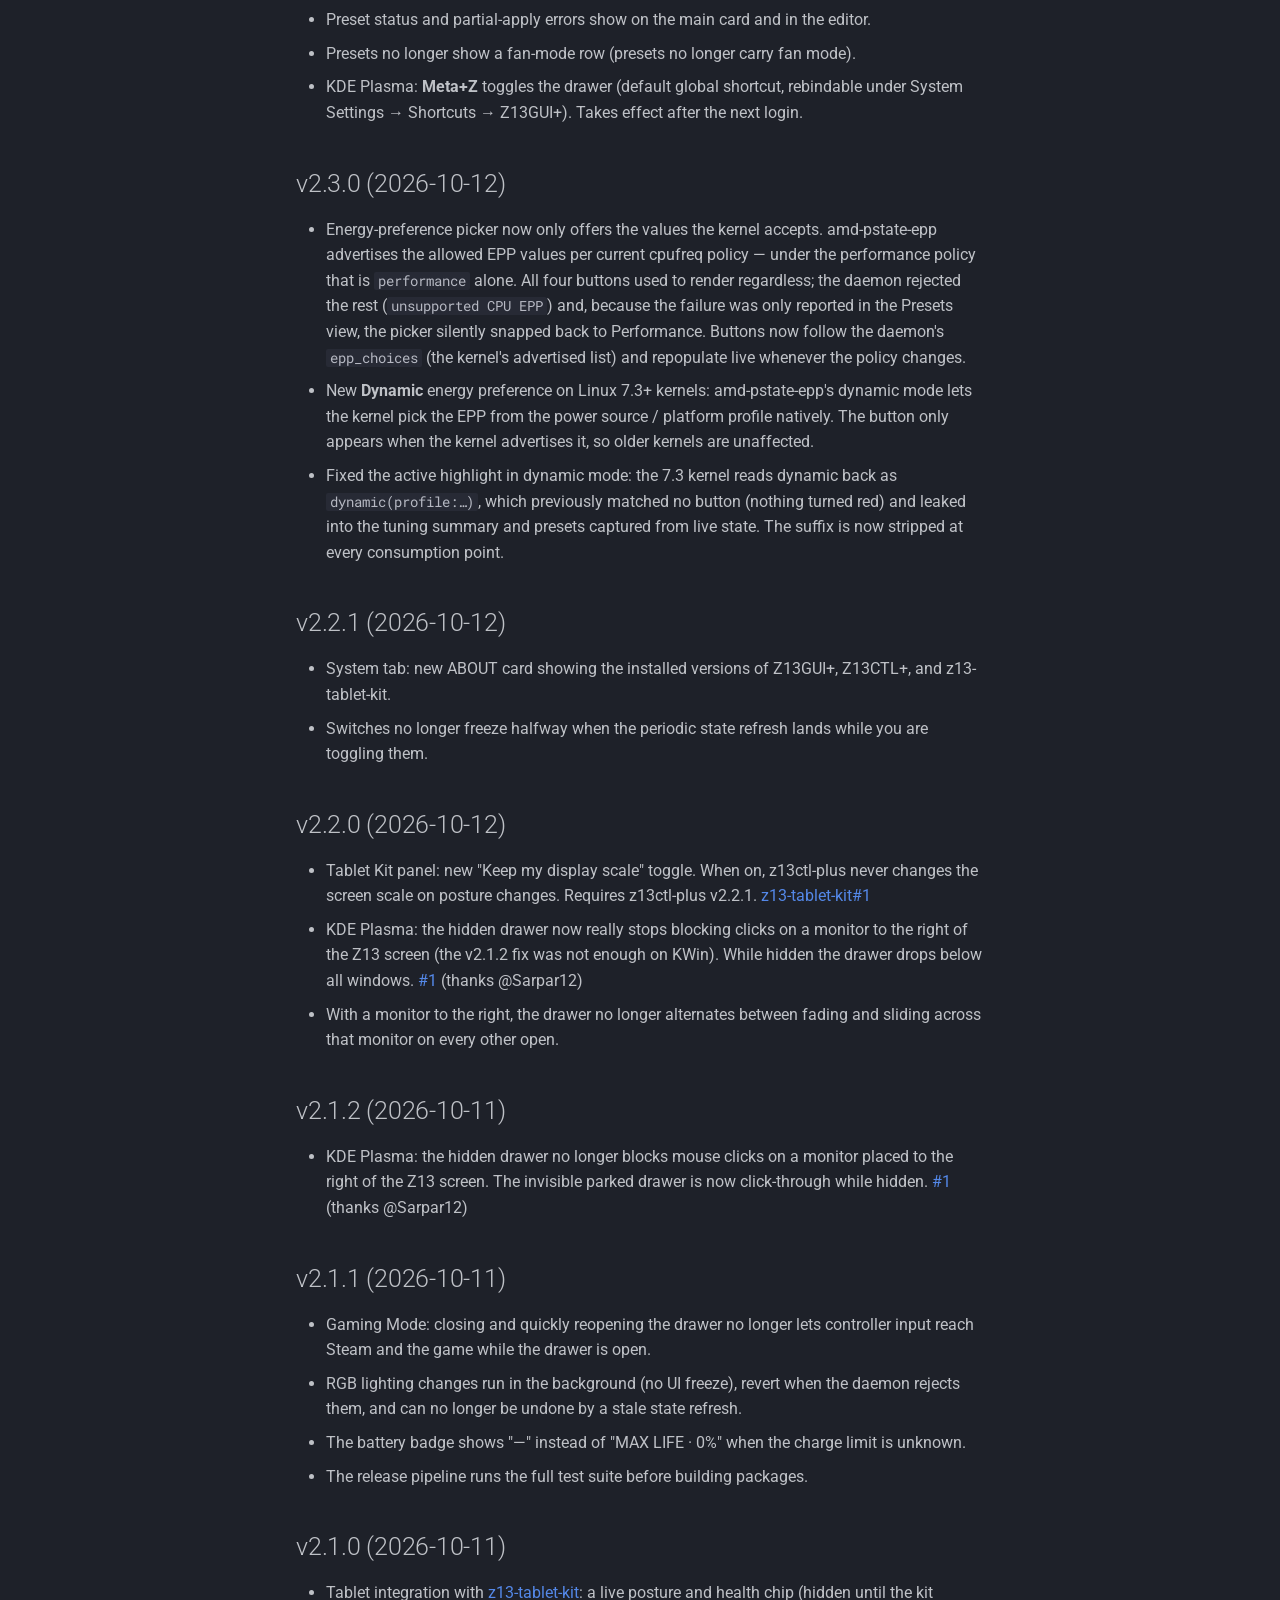
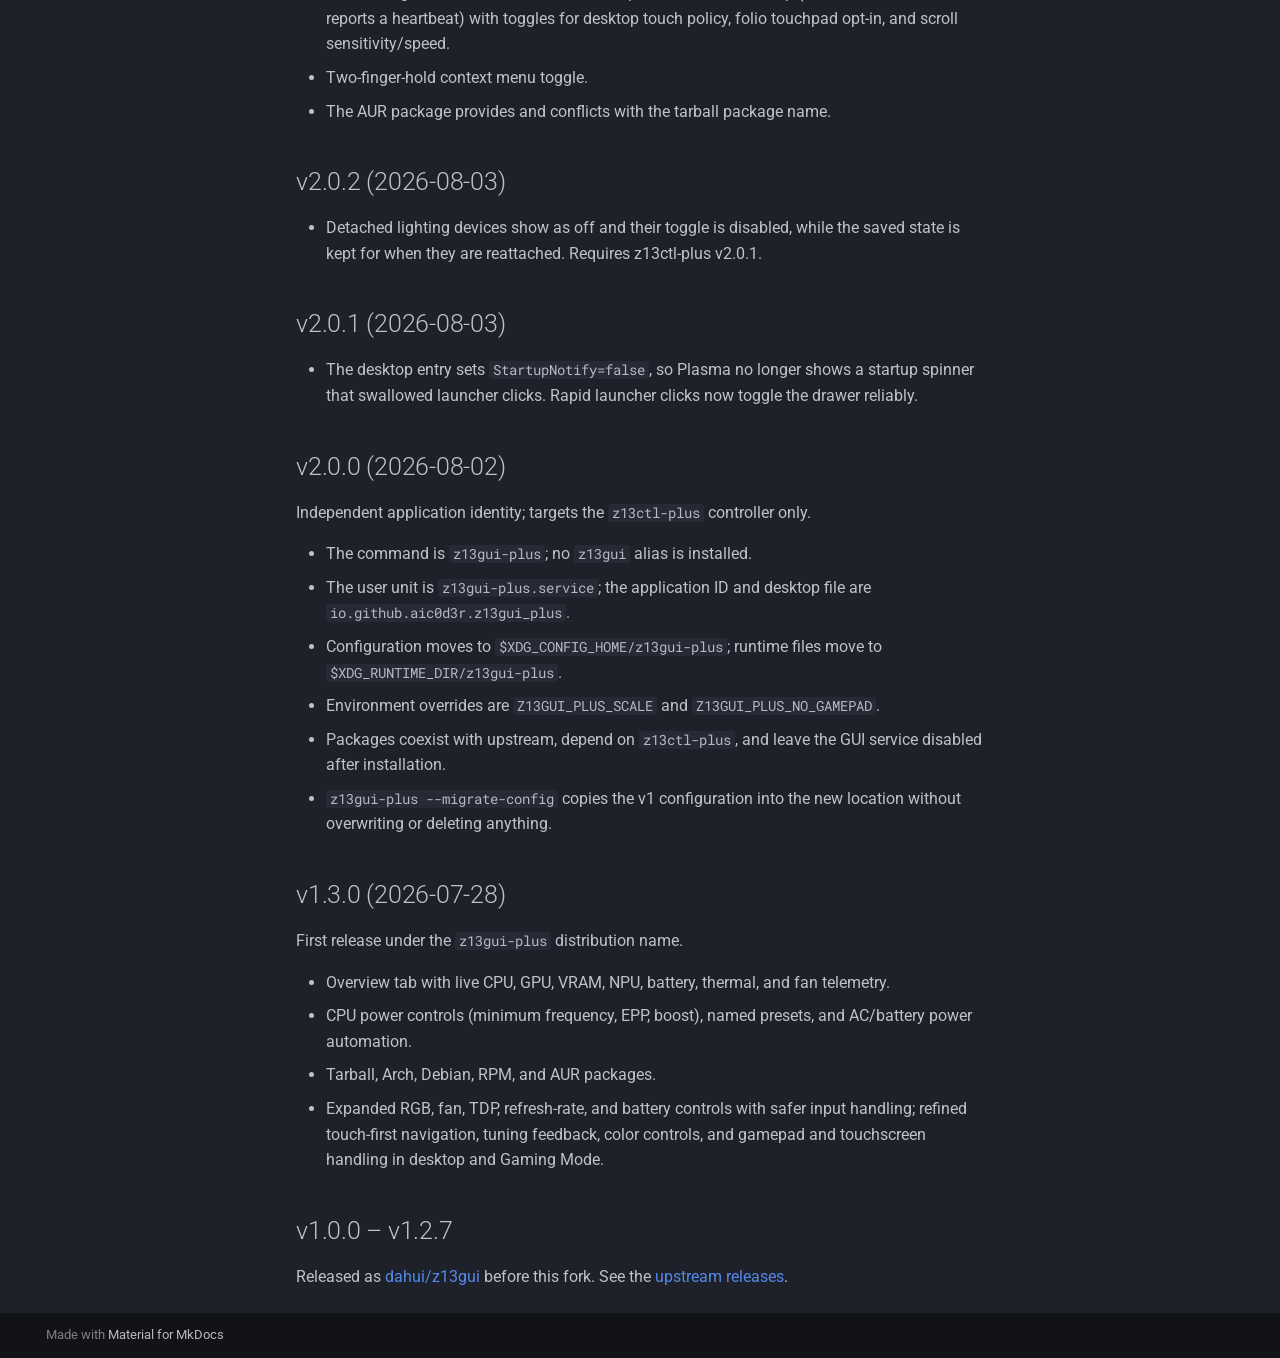
==== commit 63b125fc: "Deployed ce737da with MkDocs version: 1.6.1" ====
--- a/changelog/index.html
+++ b/changelog/index.html
@@ -699,6 +699,35 @@
 <h1 id="changelog_1">Changelog</h1>
 <p>All notable changes. Newest first. Bodies mirror the GitHub release notes;
 release-notes.md (gitignored) is the scratch file for the next entry.</p>
+<h2 id="v290-2026-11-27">v2.9.0 (2026-11-27)</h2>
+<ul>
+<li>Settings &gt; Layout can now hide Refresh rate, Panel overdrive, Camera and
+  Boot sound. The DISPLAY card disappears once all of its rows are hidden,
+  and gamepad focus skips hidden rows.</li>
+<li>New <strong>Disable touchscreen in laptop mode</strong> switch in the Tablet Kit card
+  (z13-tablet-kit #3). Off by default; tablet mode always keeps touch on.
+  Needs z13ctl-plus v2.7.0 or newer and a z13-tablet-kit with
+  <code>disable_touchscreen_in_laptop</code>.</li>
+<li>Keyboard navigation is visible and explained: every control gets the
+  accent focus ring on Tab, a footer line lists the keys (Tab / Shift+Tab,
+  Space, Esc), and Esc now closes the drawer.</li>
+<li>Fix the drawer getting stuck half open on MangoWM (#3). MangoWM can stop
+  sending frame callbacks to a partly visible surface, so the slide stalled
+  mid-way; every animation now finishes on a deadline even if frames stop.</li>
+<li>The drawer is a fixed 360 px wide. It used to request 320 px but grew to
+  393 px once content loaded. Battery Strategy wraps to two rows to fit, and
+  a warning is logged if content ever widens the drawer again.</li>
+<li>The drawer reopens on the tab you last used, also after a restart.</li>
+<li>Gaming Mode scales every size in the drawer; card titles, captions and
+  Overview numbers used to stay small at native resolution.</li>
+<li>Profile, fan mode and battery buttons highlight as soon as you tap them.</li>
+<li>Opening the drawer says so when <code>z13ctl-plus</code> isn't responding.</li>
+<li>Gamepad: L1/R1 switch tabs, focus stays on the tab you switched to, and
+  the left stick navigates like the D-pad.</li>
+<li>An explicit <code>GTK_A11Y</code> (for example <code>atspi</code> for a screen reader) is no
+  longer overridden.</li>
+<li>The AUR package installs the app icon.</li>
+</ul>
 <h2 id="v281-2026-11-11">v2.8.1 (2026-11-11)</h2>
 <ul>
 <li>Packages no longer grant <code>cap_bpf</code>/<code>cap_perfmon</code> to the binary on install;
